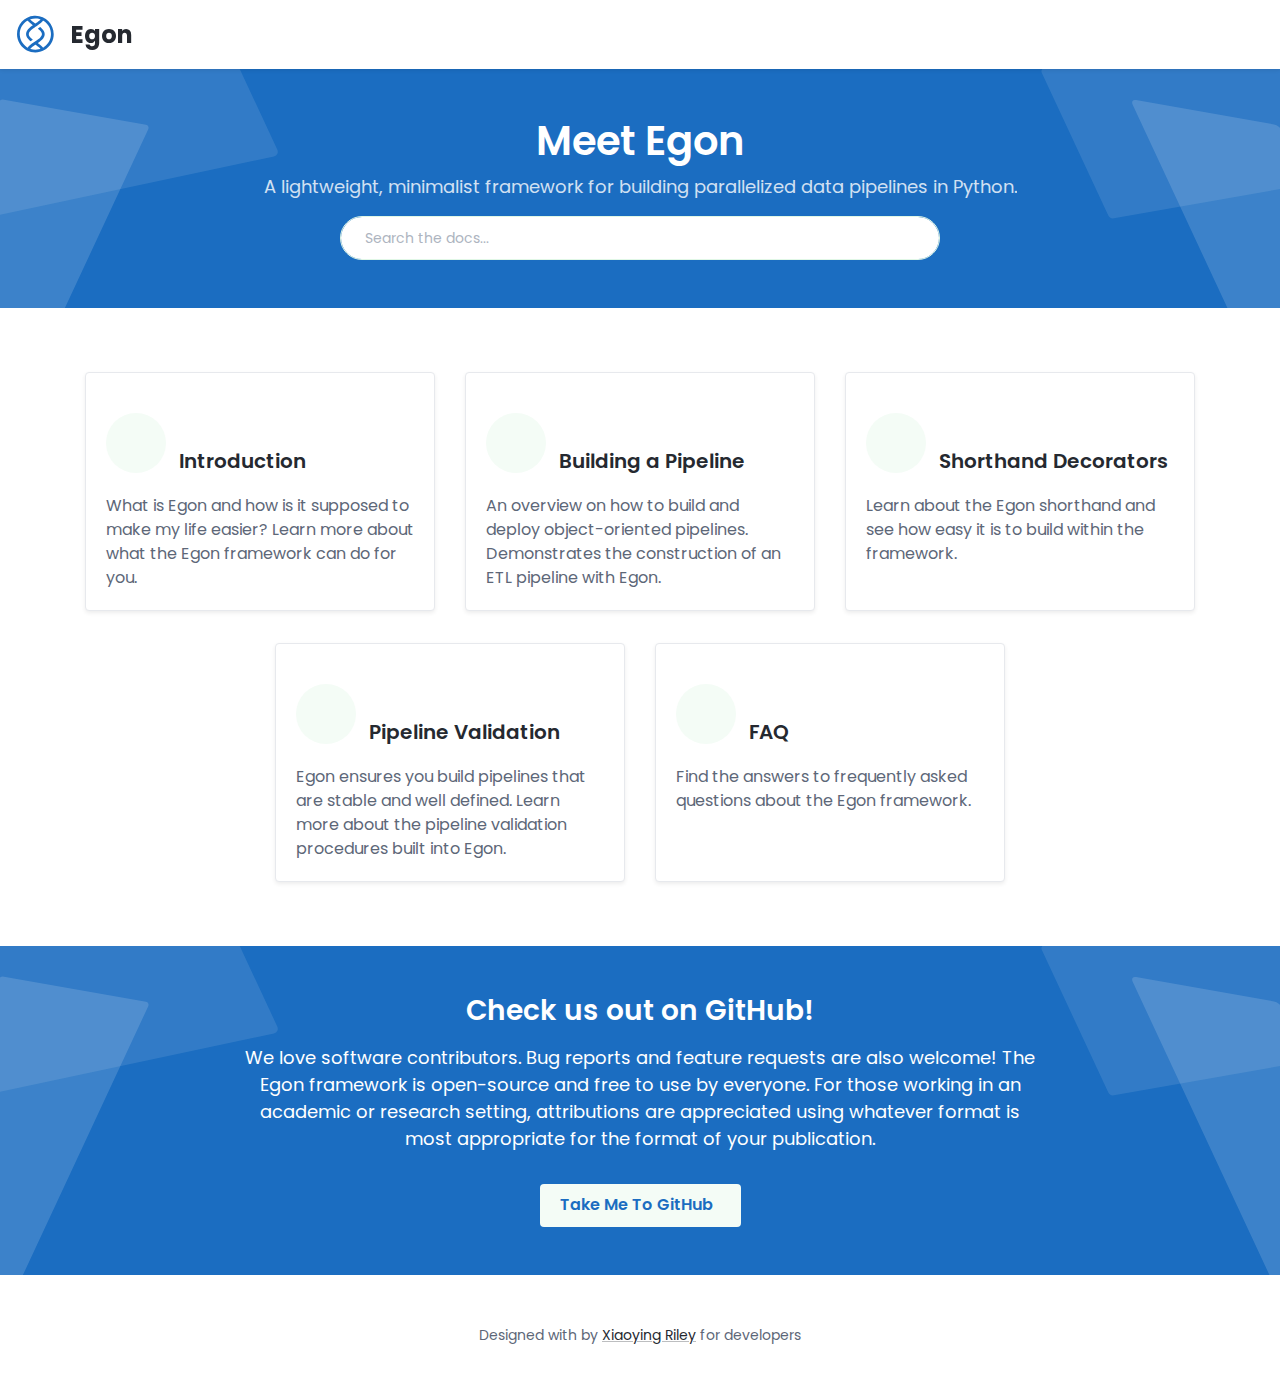
==== docs/index.html @ c3b0c53d "Updates page meta" ====
<!DOCTYPE html>
<html lang="en">
<head>
    <title>Egon Framework</title>

    <!-- Meta -->
    <meta charset="utf-8">
    <meta http-equiv="X-UA-Compatible" content="IE=edge">
    <meta name="viewport" content="width=device-width, initial-scale=1.0">

    <meta name="description" content="Egon Framework">
    <meta name="author" content="MWV Research Group">
    <link rel="shortcut icon" href="assets/images/logo.svg">


    <!-- Google Font -->
    <link href="https://fonts.googleapis.com/css?family=Poppins:300,400,500,600,700&display=swap" rel="stylesheet">

    <!-- FontAwesome JS-->
    <script defer src="assets/fontawesome/js/all.min.js"></script>

    <!-- Theme CSS -->
    <link id="theme-style" rel="stylesheet" href="assets/css/theme.css">

</head>

<body>
    <header class="header fixed-top">
        <div class="branding docs-branding">
            <div class="container-fluid position-relative py-2">
                <div class="docs-logo-wrapper">
                    <div class="site-logo">
                        <a class="navbar-brand" href="index.html">
                            <img class="logo-icon mr-2" src="assets/images/logo.svg" alt="Egon">
                            <span class="logo-text">Egon</span>
                        </a>
                    </div>
                </div><!--//docs-logo-wrapper-->

            </div><!--//container-->
        </div><!--//branding-->
    </header><!--//header-->

    <div class="page-header theme-bg-dark py-5 text-center position-relative">
        <div class="theme-bg-shapes-right"></div>
        <div class="theme-bg-shapes-left"></div>
        <div class="container">
            <h1 class="page-heading single-col-max mx-auto">Meet Egon</h1>
            <div class="page-intro single-col-max mx-auto">
                A lightweight, minimalist framework for building parallelized data pipelines in Python.
            </div>
            <div class="main-search-box pt-3 d-block mx-auto">
                <form class="search-form w-100">
                    <input type="text" placeholder="Search the docs..." name="search" class="form-control search-input">
                    <button type="submit" class="btn search-btn" value="Search"><i class="fas fa-search"></i></button>
                </form>
            </div>
        </div>
    </div><!--//page-header-->

    <div class="page-content">
        <div class="container">
            <div class="docs-overview py-5">
                <div class="row justify-content-center">


                    <div class="col-12 col-lg-4 py-3">
                        <div class="card shadow-sm">
                            <div class="card-body">
                                <h5 class="card-title mb-3">
								    <span class="theme-icon-holder card-icon-holder mr-2">
								        <i class="fas fa-book"></i>
							        </span><!--//card-icon-holder-->
                                    <span class="card-title-text">Introduction</span>
                                </h5>
                                <div class="card-text">
                                    What is Egon and how is it supposed to make my life easier?
                                    Learn more about what the Egon framework can do for you.
                                </div>
                                <a class="card-link-mask" href="docs-page.html#section-introduction"></a>
                            </div><!--//card-body-->
                        </div><!--//card-->
                    </div><!--//col-->

                    <div class="col-12 col-lg-4 py-3">
                        <div class="card shadow-sm">
                            <div class="card-body">
                                <h5 class="card-title mb-3">
								    <span class="theme-icon-holder card-icon-holder mr-2">
								        <i class="fas fa-tools fa-fw"></i>
							        </span><!--//card-icon-holder-->
                                    <span class="card-title-text">Building a Pipeline</span>
                                </h5>
                                <div class="card-text">
                                    An overview on how to build and deploy object-oriented pipelines.
                                    Demonstrates the construction of an ETL pipeline with Egon.
                                </div>
                                <a class="card-link-mask" href="docs-page.html#section-building-pipelines"></a>
                            </div><!--//card-body-->
                        </div><!--//card-->
                    </div><!--//col-->

                    <div class="col-12 col-lg-4 py-3">
                        <div class="card shadow-sm">
                            <div class="card-body">
                                <h5 class="card-title mb-3">
								    <span class="theme-icon-holder card-icon-holder mr-2">
								        <i class="fas fa-at fa-fw"></i>
							        </span><!--//card-icon-holder-->
                                    <span class="card-title-text">Shorthand Decorators</span>
                                </h5>
                                <div class="card-text">
                                    Learn about the Egon shorthand and see how easy it is to build within the framework.
                                </div>
                                <a class="card-link-mask" href="docs-page.html#section-shorthand-decorators"></a>
                            </div><!--//card-body-->
                        </div><!--//card-->
                    </div><!--//col-->

                    <div class="col-12 col-lg-4 py-3">
                        <div class="card shadow-sm">
                            <div class="card-body">
                                <h5 class="card-title mb-3">
								    <span class="theme-icon-holder card-icon-holder mr-2">
								        <i class="fas fa-check-circle"></i>
							        </span><!--//card-icon-holder-->
                                    <span class="card-title-text">Pipeline Validation</span>
                                </h5>
                                <div class="card-text">
                                    Egon ensures you build pipelines that are stable and well defined.
                                    Learn more about the pipeline validation procedures built into Egon.
                                </div>
                                <a class="card-link-mask" href="docs-page.html#section-validation"></a>
                            </div><!--//card-body-->
                        </div><!--//card-->
                    </div><!--//col-->

                    <div class="col-12 col-lg-4 py-3">
                        <div class="card shadow-sm">
                            <div class="card-body">
                                <h5 class="card-title mb-3">
								    <span class="theme-icon-holder card-icon-holder mr-2">
								        <i class="fas fa-question-circle"></i>
							        </span><!--//card-icon-holder-->
                                    <span class="card-title-text">FAQ</span>
                                </h5>
                                <div class="card-text">
                                    Find the answers to frequently asked questions about the Egon framework.
                                </div>
                                <a class="card-link-mask" href="docs-page.html#section-FAQ"></a>
                            </div><!--//card-body-->
                        </div><!--//card-->
                    </div><!--//col-->

                </div><!--//row-->
            </div><!--//container-->
        </div><!--//container-->
    </div><!--//page-content-->

    <section class="cta-section text-center py-5 theme-bg-dark position-relative">
        <div class="theme-bg-shapes-right"></div>
        <div class="theme-bg-shapes-left"></div>
        <div class="container">
            <h3 class="mb-2 text-white mb-3">Check us out on GitHub!</h3>
            <div class="section-intro text-white mb-3 single-col-max mx-auto">
                We love software contributors.
                Bug reports and feature requests are also welcome!
                The Egon framework is open-source and free to use by everyone.
                For those working in an academic or research setting, attributions are appreciated using whatever format is most appropriate for the format of your publication.
            </div>
            <div class="pt-3 text-center">
                <a class="btn btn-light" href="https://github.com/djperrefort/Egon">Take Me To GitHub<i class="fas fa-arrow-alt-circle-right ml-2"></i></a>
            </div>
        </div>
    </section><!--//cta-section-->


    <footer class="footer">

        <div class="footer-bottom text-center py-5">

            <!--/* This template is free as long as you keep the footer attribution link. If you'd like to use the template without the attribution link, you can buy the commercial license via our website: themes.3rdwavemedia.com Thank you for your support. :) */-->
            <small class="copyright">Designed with <i class="fas fa-heart" style="color: #fb866a;"></i> by <a
                    class="theme-link" href="http://themes.3rdwavemedia.com" target="_blank">Xiaoying Riley</a> for
                developers</small>


        </div>

    </footer>

    <!-- Javascript -->
    <script src="assets/plugins/jquery-3.4.1.min.js"></script>
    <script src="assets/plugins/popper.min.js"></script>
    <script src="assets/plugins/bootstrap/js/bootstrap.min.js"></script>

</body>
</html>
---- docs/assets/css/theme.css ----
/*************************** Theme Colours****************************/
/*************************** Variables Section. *****************************/
/*************************** Import Bootstrap  *****************************/
/*!
 * Bootstrap v4.5.2 (https://getbootstrap.com/)
 * Copyright 2011-2020 The Bootstrap Authors
 * Copyright 2011-2020 Twitter, Inc.
 * Licensed under MIT (https://github.com/twbs/bootstrap/blob/main/LICENSE)
 */
:root {
  --blue: #007bff;
  --indigo: #6610f2;
  --purple: #6f42c1;
  --pink: #e83e8c;
  --red: #dc3545;
  --orange: #fd7e14;
  --yellow: #ffc107;
  --green: #28a745;
  --teal: #20c997;
  --cyan: #17a2b8;
  --white: #fff;
  --gray: #adb4c0;
  --gray-dark: #747f94;
  --primary: #1b6dc1;
  --secondary: #5d6778;
  --success: #5cb377;
  --info: #5b99ea;
  --warning: #EEBF41;
  --danger: #d26d69;
  --light: white;
  --dark: #747f94;
  --breakpoint-xs: 0;
  --breakpoint-sm: 576px;
  --breakpoint-md: 768px;
  --breakpoint-lg: 992px;
  --breakpoint-xl: 1200px;
  --font-family-sans-serif: -apple-system, BlinkMacSystemFont, "Segoe UI", Roboto, "Helvetica Neue", Arial, "Noto Sans", sans-serif, "Apple Color Emoji", "Segoe UI Emoji", "Segoe UI Symbol", "Noto Color Emoji";
  --font-family-monospace: SFMono-Regular, Menlo, Monaco, Consolas, "Liberation Mono", "Courier New", monospace; }

*,
*::before,
*::after {
  box-sizing: border-box; }

html {
  font-family: sans-serif;
  line-height: 1.15;
  -webkit-text-size-adjust: 100%;
  -webkit-tap-highlight-color: rgba(0, 0, 0, 0); }

article, aside, figcaption, figure, footer, header, hgroup, main, nav, section {
  display: block; }

body {
  margin: 0;
  font-family: -apple-system, BlinkMacSystemFont, "Segoe UI", Roboto, "Helvetica Neue", Arial, "Noto Sans", sans-serif, "Apple Color Emoji", "Segoe UI Emoji", "Segoe UI Symbol", "Noto Color Emoji";
  font-size: 1rem;
  font-weight: 400;
  line-height: 1.5;
  color: #252930;
  text-align: left;
  background-color: #fff; }

[tabindex="-1"]:focus:not(:focus-visible) {
  outline: 0 !important; }

hr {
  box-sizing: content-box;
  height: 0;
  overflow: visible; }

h1, h2, h3, h4, h5, h6 {
  margin-top: 0;
  margin-bottom: 0.5rem; }

p {
  margin-top: 0;
  margin-bottom: 1rem; }

abbr[title],
abbr[data-original-title] {
  text-decoration: underline;
  text-decoration: underline dotted;
  cursor: help;
  border-bottom: 0;
  text-decoration-skip-ink: none; }

address {
  margin-bottom: 1rem;
  font-style: normal;
  line-height: inherit; }

ol,
ul,
dl {
  margin-top: 0;
  margin-bottom: 1rem; }

ol ol,
ul ul,
ol ul,
ul ol {
  margin-bottom: 0; }

dt {
  font-weight: 700; }

dd {
  margin-bottom: .5rem;
  margin-left: 0; }

blockquote {
  margin: 0 0 1rem; }

b,
strong {
  font-weight: bolder; }

small {
  font-size: 80%; }

sub,
sup {
  position: relative;
  font-size: 75%;
  line-height: 0;
  vertical-align: baseline; }

sub {
  bottom: -.25em; }

sup {
  top: -.5em; }

a {
  color: #1b6dc1;
  text-decoration: none;
  background-color: transparent; }
  a:hover {
    color: #12477e;
    text-decoration: underline; }

a:not([href]):not([class]) {
  color: inherit;
  text-decoration: none; }
  a:not([href]):not([class]):hover {
    color: inherit;
    text-decoration: none; }

pre,
code,
kbd,
samp {
  font-family: SFMono-Regular, Menlo, Monaco, Consolas, "Liberation Mono", "Courier New", monospace;
  font-size: 1em; }

pre {
  margin-top: 0;
  margin-bottom: 1rem;
  overflow: auto;
  -ms-overflow-style: scrollbar; }

figure {
  margin: 0 0 1rem; }

img {
  vertical-align: middle;
  border-style: none; }

svg {
  overflow: hidden;
  vertical-align: middle; }

table {
  border-collapse: collapse; }

caption {
  padding-top: 0.75rem;
  padding-bottom: 0.75rem;
  color: #adb4c0;
  text-align: left;
  caption-side: bottom; }

th {
  text-align: inherit; }

label {
  display: inline-block;
  margin-bottom: 0.5rem; }

button {
  border-radius: 0; }

button:focus {
  outline: 1px dotted;
  outline: 5px auto -webkit-focus-ring-color; }

input,
button,
select,
optgroup,
textarea {
  margin: 0;
  font-family: inherit;
  font-size: inherit;
  line-height: inherit; }

button,
input {
  overflow: visible; }

button,
select {
  text-transform: none; }

[role="button"] {
  cursor: pointer; }

select {
  word-wrap: normal; }

button,
[type="button"],
[type="reset"],
[type="submit"] {
  -webkit-appearance: button; }

button:not(:disabled),
[type="button"]:not(:disabled),
[type="reset"]:not(:disabled),
[type="submit"]:not(:disabled) {
  cursor: pointer; }

button::-moz-focus-inner,
[type="button"]::-moz-focus-inner,
[type="reset"]::-moz-focus-inner,
[type="submit"]::-moz-focus-inner {
  padding: 0;
  border-style: none; }

input[type="radio"],
input[type="checkbox"] {
  box-sizing: border-box;
  padding: 0; }

textarea {
  overflow: auto;
  resize: vertical; }

fieldset {
  min-width: 0;
  padding: 0;
  margin: 0;
  border: 0; }

legend {
  display: block;
  width: 100%;
  max-width: 100%;
  padding: 0;
  margin-bottom: .5rem;
  font-size: 1.5rem;
  line-height: inherit;
  color: inherit;
  white-space: normal; }

progress {
  vertical-align: baseline; }

[type="number"]::-webkit-inner-spin-button,
[type="number"]::-webkit-outer-spin-button {
  height: auto; }

[type="search"] {
  outline-offset: -2px;
  -webkit-appearance: none; }

[type="search"]::-webkit-search-decoration {
  -webkit-appearance: none; }

::-webkit-file-upload-button {
  font: inherit;
  -webkit-appearance: button; }

output {
  display: inline-block; }

summary {
  display: list-item;
  cursor: pointer; }

template {
  display: none; }

[hidden] {
  display: none !important; }

h1, h2, h3, h4, h5, h6,
.h1, .h2, .h3, .h4, .h5, .h6 {
  margin-bottom: 0.5rem;
  font-weight: 500;
  line-height: 1.2; }

h1, .h1 {
  font-size: 2.5rem; }

h2, .h2 {
  font-size: 2rem; }

h3, .h3 {
  font-size: 1.75rem; }

h4, .h4 {
  font-size: 1.5rem; }

h5, .h5 {
  font-size: 1.25rem; }

h6, .h6 {
  font-size: 1rem; }

.lead {
  font-size: 1.25rem;
  font-weight: 300; }

.display-1 {
  font-size: 6rem;
  font-weight: 300;
  line-height: 1.2; }

.display-2 {
  font-size: 5.5rem;
  font-weight: 300;
  line-height: 1.2; }

.display-3 {
  font-size: 4.5rem;
  font-weight: 300;
  line-height: 1.2; }

.display-4 {
  font-size: 3.5rem;
  font-weight: 300;
  line-height: 1.2; }

hr {
  margin-top: 1rem;
  margin-bottom: 1rem;
  border: 0;
  border-top: 1px solid rgba(0, 0, 0, 0.1); }

small,
.small {
  font-size: 80%;
  font-weight: 400; }

mark,
.mark {
  padding: 0.2em;
  background-color: #fcf8e3; }

.list-unstyled {
  padding-left: 0;
  list-style: none; }

.list-inline {
  padding-left: 0;
  list-style: none; }

.list-inline-item {
  display: inline-block; }
  .list-inline-item:not(:last-child) {
    margin-right: 0.5rem; }

.initialism {
  font-size: 90%;
  text-transform: uppercase; }

.blockquote {
  margin-bottom: 1rem;
  font-size: 1.25rem; }

.blockquote-footer {
  display: block;
  font-size: 80%;
  color: #adb4c0; }
  .blockquote-footer::before {
    content: "\2014\00A0"; }

.img-fluid {
  max-width: 100%;
  height: auto; }

.img-thumbnail {
  padding: 0.25rem;
  background-color: #fff;
  border: 1px solid #e7e9ed;
  border-radius: 0.25rem;
  max-width: 100%;
  height: auto; }

.figure {
  display: inline-block; }

.figure-img {
  margin-bottom: 0.5rem;
  line-height: 1; }

.figure-caption {
  font-size: 90%;
  color: #adb4c0; }

code {
  font-size: 87.5%;
  color: #e83e8c;
  word-wrap: break-word; }
  a > code {
    color: inherit; }

kbd {
  padding: 0.2rem 0.4rem;
  font-size: 87.5%;
  color: #fff;
  background-color: #252930;
  border-radius: 0.2rem; }
  kbd kbd {
    padding: 0;
    font-size: 100%;
    font-weight: 700; }

pre {
  display: block;
  font-size: 87.5%;
  color: #252930; }
  pre code {
    font-size: inherit;
    color: inherit;
    word-break: normal; }

.pre-scrollable {
  max-height: 340px;
  overflow-y: scroll; }

.container,
.container-fluid,
.container-sm,
.container-md,
.container-lg,
.container-xl {
  width: 100%;
  padding-right: 15px;
  padding-left: 15px;
  margin-right: auto;
  margin-left: auto; }

@media (min-width: 576px) {
  .container, .container-sm {
    max-width: 540px; } }
@media (min-width: 768px) {
  .container, .container-sm, .container-md {
    max-width: 720px; } }
@media (min-width: 992px) {
  .container, .container-sm, .container-md, .container-lg {
    max-width: 960px; } }
@media (min-width: 1200px) {
  .container, .container-sm, .container-md, .container-lg, .container-xl {
    max-width: 1140px; } }
.row {
  display: flex;
  flex-wrap: wrap;
  margin-right: -15px;
  margin-left: -15px; }

.no-gutters {
  margin-right: 0;
  margin-left: 0; }
  .no-gutters > .col,
  .no-gutters > [class*="col-"] {
    padding-right: 0;
    padding-left: 0; }

.col-1, .col-2, .col-3, .col-4, .col-5, .col-6, .col-7, .col-8, .col-9, .col-10, .col-11, .col-12, .col,
.col-auto, .col-sm-1, .col-sm-2, .col-sm-3, .col-sm-4, .col-sm-5, .col-sm-6, .col-sm-7, .col-sm-8, .col-sm-9, .col-sm-10, .col-sm-11, .col-sm-12, .col-sm,
.col-sm-auto, .col-md-1, .col-md-2, .col-md-3, .col-md-4, .col-md-5, .col-md-6, .col-md-7, .col-md-8, .col-md-9, .col-md-10, .col-md-11, .col-md-12, .col-md,
.col-md-auto, .col-lg-1, .col-lg-2, .col-lg-3, .col-lg-4, .col-lg-5, .col-lg-6, .col-lg-7, .col-lg-8, .col-lg-9, .col-lg-10, .col-lg-11, .col-lg-12, .col-lg,
.col-lg-auto, .col-xl-1, .col-xl-2, .col-xl-3, .col-xl-4, .col-xl-5, .col-xl-6, .col-xl-7, .col-xl-8, .col-xl-9, .col-xl-10, .col-xl-11, .col-xl-12, .col-xl,
.col-xl-auto {
  position: relative;
  width: 100%;
  padding-right: 15px;
  padding-left: 15px; }

.col {
  flex-basis: 0;
  flex-grow: 1;
  max-width: 100%; }

.row-cols-1 > * {
  flex: 0 0 100%;
  max-width: 100%; }

.row-cols-2 > * {
  flex: 0 0 50%;
  max-width: 50%; }

.row-cols-3 > * {
  flex: 0 0 33.3333333333%;
  max-width: 33.3333333333%; }

.row-cols-4 > * {
  flex: 0 0 25%;
  max-width: 25%; }

.row-cols-5 > * {
  flex: 0 0 20%;
  max-width: 20%; }

.row-cols-6 > * {
  flex: 0 0 16.6666666667%;
  max-width: 16.6666666667%; }

.col-auto {
  flex: 0 0 auto;
  width: auto;
  max-width: 100%; }

.col-1 {
  flex: 0 0 8.3333333333%;
  max-width: 8.3333333333%; }

.col-2 {
  flex: 0 0 16.6666666667%;
  max-width: 16.6666666667%; }

.col-3 {
  flex: 0 0 25%;
  max-width: 25%; }

.col-4 {
  flex: 0 0 33.3333333333%;
  max-width: 33.3333333333%; }

.col-5 {
  flex: 0 0 41.6666666667%;
  max-width: 41.6666666667%; }

.col-6 {
  flex: 0 0 50%;
  max-width: 50%; }

.col-7 {
  flex: 0 0 58.3333333333%;
  max-width: 58.3333333333%; }

.col-8 {
  flex: 0 0 66.6666666667%;
  max-width: 66.6666666667%; }

.col-9 {
  flex: 0 0 75%;
  max-width: 75%; }

.col-10 {
  flex: 0 0 83.3333333333%;
  max-width: 83.3333333333%; }

.col-11 {
  flex: 0 0 91.6666666667%;
  max-width: 91.6666666667%; }

.col-12 {
  flex: 0 0 100%;
  max-width: 100%; }

.order-first {
  order: -1; }

.order-last {
  order: 13; }

.order-0 {
  order: 0; }

.order-1 {
  order: 1; }

.order-2 {
  order: 2; }

.order-3 {
  order: 3; }

.order-4 {
  order: 4; }

.order-5 {
  order: 5; }

.order-6 {
  order: 6; }

.order-7 {
  order: 7; }

.order-8 {
  order: 8; }

.order-9 {
  order: 9; }

.order-10 {
  order: 10; }

.order-11 {
  order: 11; }

.order-12 {
  order: 12; }

.offset-1 {
  margin-left: 8.3333333333%; }

.offset-2 {
  margin-left: 16.6666666667%; }

.offset-3 {
  margin-left: 25%; }

.offset-4 {
  margin-left: 33.3333333333%; }

.offset-5 {
  margin-left: 41.6666666667%; }

.offset-6 {
  margin-left: 50%; }

.offset-7 {
  margin-left: 58.3333333333%; }

.offset-8 {
  margin-left: 66.6666666667%; }

.offset-9 {
  margin-left: 75%; }

.offset-10 {
  margin-left: 83.3333333333%; }

.offset-11 {
  margin-left: 91.6666666667%; }

@media (min-width: 576px) {
  .col-sm {
    flex-basis: 0;
    flex-grow: 1;
    max-width: 100%; }

  .row-cols-sm-1 > * {
    flex: 0 0 100%;
    max-width: 100%; }

  .row-cols-sm-2 > * {
    flex: 0 0 50%;
    max-width: 50%; }

  .row-cols-sm-3 > * {
    flex: 0 0 33.3333333333%;
    max-width: 33.3333333333%; }

  .row-cols-sm-4 > * {
    flex: 0 0 25%;
    max-width: 25%; }

  .row-cols-sm-5 > * {
    flex: 0 0 20%;
    max-width: 20%; }

  .row-cols-sm-6 > * {
    flex: 0 0 16.6666666667%;
    max-width: 16.6666666667%; }

  .col-sm-auto {
    flex: 0 0 auto;
    width: auto;
    max-width: 100%; }

  .col-sm-1 {
    flex: 0 0 8.3333333333%;
    max-width: 8.3333333333%; }

  .col-sm-2 {
    flex: 0 0 16.6666666667%;
    max-width: 16.6666666667%; }

  .col-sm-3 {
    flex: 0 0 25%;
    max-width: 25%; }

  .col-sm-4 {
    flex: 0 0 33.3333333333%;
    max-width: 33.3333333333%; }

  .col-sm-5 {
    flex: 0 0 41.6666666667%;
    max-width: 41.6666666667%; }

  .col-sm-6 {
    flex: 0 0 50%;
    max-width: 50%; }

  .col-sm-7 {
    flex: 0 0 58.3333333333%;
    max-width: 58.3333333333%; }

  .col-sm-8 {
    flex: 0 0 66.6666666667%;
    max-width: 66.6666666667%; }

  .col-sm-9 {
    flex: 0 0 75%;
    max-width: 75%; }

  .col-sm-10 {
    flex: 0 0 83.3333333333%;
    max-width: 83.3333333333%; }

  .col-sm-11 {
    flex: 0 0 91.6666666667%;
    max-width: 91.6666666667%; }

  .col-sm-12 {
    flex: 0 0 100%;
    max-width: 100%; }

  .order-sm-first {
    order: -1; }

  .order-sm-last {
    order: 13; }

  .order-sm-0 {
    order: 0; }

  .order-sm-1 {
    order: 1; }

  .order-sm-2 {
    order: 2; }

  .order-sm-3 {
    order: 3; }

  .order-sm-4 {
    order: 4; }

  .order-sm-5 {
    order: 5; }

  .order-sm-6 {
    order: 6; }

  .order-sm-7 {
    order: 7; }

  .order-sm-8 {
    order: 8; }

  .order-sm-9 {
    order: 9; }

  .order-sm-10 {
    order: 10; }

  .order-sm-11 {
    order: 11; }

  .order-sm-12 {
    order: 12; }

  .offset-sm-0 {
    margin-left: 0; }

  .offset-sm-1 {
    margin-left: 8.3333333333%; }

  .offset-sm-2 {
    margin-left: 16.6666666667%; }

  .offset-sm-3 {
    margin-left: 25%; }

  .offset-sm-4 {
    margin-left: 33.3333333333%; }

  .offset-sm-5 {
    margin-left: 41.6666666667%; }

  .offset-sm-6 {
    margin-left: 50%; }

  .offset-sm-7 {
    margin-left: 58.3333333333%; }

  .offset-sm-8 {
    margin-left: 66.6666666667%; }

  .offset-sm-9 {
    margin-left: 75%; }

  .offset-sm-10 {
    margin-left: 83.3333333333%; }

  .offset-sm-11 {
    margin-left: 91.6666666667%; } }
@media (min-width: 768px) {
  .col-md {
    flex-basis: 0;
    flex-grow: 1;
    max-width: 100%; }

  .row-cols-md-1 > * {
    flex: 0 0 100%;
    max-width: 100%; }

  .row-cols-md-2 > * {
    flex: 0 0 50%;
    max-width: 50%; }

  .row-cols-md-3 > * {
    flex: 0 0 33.3333333333%;
    max-width: 33.3333333333%; }

  .row-cols-md-4 > * {
    flex: 0 0 25%;
    max-width: 25%; }

  .row-cols-md-5 > * {
    flex: 0 0 20%;
    max-width: 20%; }

  .row-cols-md-6 > * {
    flex: 0 0 16.6666666667%;
    max-width: 16.6666666667%; }

  .col-md-auto {
    flex: 0 0 auto;
    width: auto;
    max-width: 100%; }

  .col-md-1 {
    flex: 0 0 8.3333333333%;
    max-width: 8.3333333333%; }

  .col-md-2 {
    flex: 0 0 16.6666666667%;
    max-width: 16.6666666667%; }

  .col-md-3 {
    flex: 0 0 25%;
    max-width: 25%; }

  .col-md-4 {
    flex: 0 0 33.3333333333%;
    max-width: 33.3333333333%; }

  .col-md-5 {
    flex: 0 0 41.6666666667%;
    max-width: 41.6666666667%; }

  .col-md-6 {
    flex: 0 0 50%;
    max-width: 50%; }

  .col-md-7 {
    flex: 0 0 58.3333333333%;
    max-width: 58.3333333333%; }

  .col-md-8 {
    flex: 0 0 66.6666666667%;
    max-width: 66.6666666667%; }

  .col-md-9 {
    flex: 0 0 75%;
    max-width: 75%; }

  .col-md-10 {
    flex: 0 0 83.3333333333%;
    max-width: 83.3333333333%; }

  .col-md-11 {
    flex: 0 0 91.6666666667%;
    max-width: 91.6666666667%; }

  .col-md-12 {
    flex: 0 0 100%;
    max-width: 100%; }

  .order-md-first {
    order: -1; }

  .order-md-last {
    order: 13; }

  .order-md-0 {
    order: 0; }

  .order-md-1 {
    order: 1; }

  .order-md-2 {
    order: 2; }

  .order-md-3 {
    order: 3; }

  .order-md-4 {
    order: 4; }

  .order-md-5 {
    order: 5; }

  .order-md-6 {
    order: 6; }

  .order-md-7 {
    order: 7; }

  .order-md-8 {
    order: 8; }

  .order-md-9 {
    order: 9; }

  .order-md-10 {
    order: 10; }

  .order-md-11 {
    order: 11; }

  .order-md-12 {
    order: 12; }

  .offset-md-0 {
    margin-left: 0; }

  .offset-md-1 {
    margin-left: 8.3333333333%; }

  .offset-md-2 {
    margin-left: 16.6666666667%; }

  .offset-md-3 {
    margin-left: 25%; }

  .offset-md-4 {
    margin-left: 33.3333333333%; }

  .offset-md-5 {
    margin-left: 41.6666666667%; }

  .offset-md-6 {
    margin-left: 50%; }

  .offset-md-7 {
    margin-left: 58.3333333333%; }

  .offset-md-8 {
    margin-left: 66.6666666667%; }

  .offset-md-9 {
    margin-left: 75%; }

  .offset-md-10 {
    margin-left: 83.3333333333%; }

  .offset-md-11 {
    margin-left: 91.6666666667%; } }
@media (min-width: 992px) {
  .col-lg {
    flex-basis: 0;
    flex-grow: 1;
    max-width: 100%; }

  .row-cols-lg-1 > * {
    flex: 0 0 100%;
    max-width: 100%; }

  .row-cols-lg-2 > * {
    flex: 0 0 50%;
    max-width: 50%; }

  .row-cols-lg-3 > * {
    flex: 0 0 33.3333333333%;
    max-width: 33.3333333333%; }

  .row-cols-lg-4 > * {
    flex: 0 0 25%;
    max-width: 25%; }

  .row-cols-lg-5 > * {
    flex: 0 0 20%;
    max-width: 20%; }

  .row-cols-lg-6 > * {
    flex: 0 0 16.6666666667%;
    max-width: 16.6666666667%; }

  .col-lg-auto {
    flex: 0 0 auto;
    width: auto;
    max-width: 100%; }

  .col-lg-1 {
    flex: 0 0 8.3333333333%;
    max-width: 8.3333333333%; }

  .col-lg-2 {
    flex: 0 0 16.6666666667%;
    max-width: 16.6666666667%; }

  .col-lg-3 {
    flex: 0 0 25%;
    max-width: 25%; }

  .col-lg-4 {
    flex: 0 0 33.3333333333%;
    max-width: 33.3333333333%; }

  .col-lg-5 {
    flex: 0 0 41.6666666667%;
    max-width: 41.6666666667%; }

  .col-lg-6 {
    flex: 0 0 50%;
    max-width: 50%; }

  .col-lg-7 {
    flex: 0 0 58.3333333333%;
    max-width: 58.3333333333%; }

  .col-lg-8 {
    flex: 0 0 66.6666666667%;
    max-width: 66.6666666667%; }

  .col-lg-9 {
    flex: 0 0 75%;
    max-width: 75%; }

  .col-lg-10 {
    flex: 0 0 83.3333333333%;
    max-width: 83.3333333333%; }

  .col-lg-11 {
    flex: 0 0 91.6666666667%;
    max-width: 91.6666666667%; }

  .col-lg-12 {
    flex: 0 0 100%;
    max-width: 100%; }

  .order-lg-first {
    order: -1; }

  .order-lg-last {
    order: 13; }

  .order-lg-0 {
    order: 0; }

  .order-lg-1 {
    order: 1; }

  .order-lg-2 {
    order: 2; }

  .order-lg-3 {
    order: 3; }

  .order-lg-4 {
    order: 4; }

  .order-lg-5 {
    order: 5; }

  .order-lg-6 {
    order: 6; }

  .order-lg-7 {
    order: 7; }

  .order-lg-8 {
    order: 8; }

  .order-lg-9 {
    order: 9; }

  .order-lg-10 {
    order: 10; }

  .order-lg-11 {
    order: 11; }

  .order-lg-12 {
    order: 12; }

  .offset-lg-0 {
    margin-left: 0; }

  .offset-lg-1 {
    margin-left: 8.3333333333%; }

  .offset-lg-2 {
    margin-left: 16.6666666667%; }

  .offset-lg-3 {
    margin-left: 25%; }

  .offset-lg-4 {
    margin-left: 33.3333333333%; }

  .offset-lg-5 {
    margin-left: 41.6666666667%; }

  .offset-lg-6 {
    margin-left: 50%; }

  .offset-lg-7 {
    margin-left: 58.3333333333%; }

  .offset-lg-8 {
    margin-left: 66.6666666667%; }

  .offset-lg-9 {
    margin-left: 75%; }

  .offset-lg-10 {
    margin-left: 83.3333333333%; }

  .offset-lg-11 {
    margin-left: 91.6666666667%; } }
@media (min-width: 1200px) {
  .col-xl {
    flex-basis: 0;
    flex-grow: 1;
    max-width: 100%; }

  .row-cols-xl-1 > * {
    flex: 0 0 100%;
    max-width: 100%; }

  .row-cols-xl-2 > * {
    flex: 0 0 50%;
    max-width: 50%; }

  .row-cols-xl-3 > * {
    flex: 0 0 33.3333333333%;
    max-width: 33.3333333333%; }

  .row-cols-xl-4 > * {
    flex: 0 0 25%;
    max-width: 25%; }

  .row-cols-xl-5 > * {
    flex: 0 0 20%;
    max-width: 20%; }

  .row-cols-xl-6 > * {
    flex: 0 0 16.6666666667%;
    max-width: 16.6666666667%; }

  .col-xl-auto {
    flex: 0 0 auto;
    width: auto;
    max-width: 100%; }

  .col-xl-1 {
    flex: 0 0 8.3333333333%;
    max-width: 8.3333333333%; }

  .col-xl-2 {
    flex: 0 0 16.6666666667%;
    max-width: 16.6666666667%; }

  .col-xl-3 {
    flex: 0 0 25%;
    max-width: 25%; }

  .col-xl-4 {
    flex: 0 0 33.3333333333%;
    max-width: 33.3333333333%; }

  .col-xl-5 {
    flex: 0 0 41.6666666667%;
    max-width: 41.6666666667%; }

  .col-xl-6 {
    flex: 0 0 50%;
    max-width: 50%; }

  .col-xl-7 {
    flex: 0 0 58.3333333333%;
    max-width: 58.3333333333%; }

  .col-xl-8 {
    flex: 0 0 66.6666666667%;
    max-width: 66.6666666667%; }

  .col-xl-9 {
    flex: 0 0 75%;
    max-width: 75%; }

  .col-xl-10 {
    flex: 0 0 83.3333333333%;
    max-width: 83.3333333333%; }

  .col-xl-11 {
    flex: 0 0 91.6666666667%;
    max-width: 91.6666666667%; }

  .col-xl-12 {
    flex: 0 0 100%;
    max-width: 100%; }

  .order-xl-first {
    order: -1; }

  .order-xl-last {
    order: 13; }

  .order-xl-0 {
    order: 0; }

  .order-xl-1 {
    order: 1; }

  .order-xl-2 {
    order: 2; }

  .order-xl-3 {
    order: 3; }

  .order-xl-4 {
    order: 4; }

  .order-xl-5 {
    order: 5; }

  .order-xl-6 {
    order: 6; }

  .order-xl-7 {
    order: 7; }

  .order-xl-8 {
    order: 8; }

  .order-xl-9 {
    order: 9; }

  .order-xl-10 {
    order: 10; }

  .order-xl-11 {
    order: 11; }

  .order-xl-12 {
    order: 12; }

  .offset-xl-0 {
    margin-left: 0; }

  .offset-xl-1 {
    margin-left: 8.3333333333%; }

  .offset-xl-2 {
    margin-left: 16.6666666667%; }

  .offset-xl-3 {
    margin-left: 25%; }

  .offset-xl-4 {
    margin-left: 33.3333333333%; }

  .offset-xl-5 {
    margin-left: 41.6666666667%; }

  .offset-xl-6 {
    margin-left: 50%; }

  .offset-xl-7 {
    margin-left: 58.3333333333%; }

  .offset-xl-8 {
    margin-left: 66.6666666667%; }

  .offset-xl-9 {
    margin-left: 75%; }

  .offset-xl-10 {
    margin-left: 83.3333333333%; }

  .offset-xl-11 {
    margin-left: 91.6666666667%; } }
.table {
  width: 100%;
  margin-bottom: 1rem;
  color: #252930; }
  .table th,
  .table td {
    padding: 0.75rem;
    vertical-align: top;
    border-top: 1px solid #e7e9ed; }
  .table thead th {
    vertical-align: bottom;
    border-bottom: 2px solid #e7e9ed; }
  .table tbody + tbody {
    border-top: 2px solid #e7e9ed; }

.table-sm th,
.table-sm td {
  padding: 0.3rem; }

.table-bordered {
  border: 1px solid #e7e9ed; }
  .table-bordered th,
  .table-bordered td {
    border: 1px solid #e7e9ed; }
  .table-bordered thead th,
  .table-bordered thead td {
    border-bottom-width: 2px; }

.table-borderless th,
.table-borderless td,
.table-borderless thead th,
.table-borderless tbody + tbody {
  border: 0; }

.table-striped tbody tr:nth-of-type(odd) {
  background-color: rgba(0, 0, 0, 0.05); }

.table-hover tbody tr:hover {
  color: #252930;
  background-color: rgba(0, 0, 0, 0.075); }

.table-primary,
.table-primary > th,
.table-primary > td {
  background-color: #bfd6ee; }
.table-primary th,
.table-primary td,
.table-primary thead th,
.table-primary tbody + tbody {
  border-color: #88b3df; }

.table-hover .table-primary:hover {
  background-color: #abc9e9; }
  .table-hover .table-primary:hover > td,
  .table-hover .table-primary:hover > th {
    background-color: #abc9e9; }

.table-secondary,
.table-secondary > th,
.table-secondary > td {
  background-color: #d2d4d9; }
.table-secondary th,
.table-secondary td,
.table-secondary thead th,
.table-secondary tbody + tbody {
  border-color: #abb0b9; }

.table-hover .table-secondary:hover {
  background-color: #c4c7cd; }
  .table-hover .table-secondary:hover > td,
  .table-hover .table-secondary:hover > th {
    background-color: #c4c7cd; }

.table-success,
.table-success > th,
.table-success > td {
  background-color: #d1ead9; }
.table-success th,
.table-success td,
.table-success thead th,
.table-success tbody + tbody {
  border-color: #aad7b8; }

.table-hover .table-success:hover {
  background-color: #bfe2cb; }
  .table-hover .table-success:hover > td,
  .table-hover .table-success:hover > th {
    background-color: #bfe2cb; }

.table-info,
.table-info > th,
.table-info > td {
  background-color: #d1e2f9; }
.table-info th,
.table-info td,
.table-info thead th,
.table-info tbody + tbody {
  border-color: #aacaf4; }

.table-hover .table-info:hover {
  background-color: #bad4f6; }
  .table-hover .table-info:hover > td,
  .table-hover .table-info:hover > th {
    background-color: #bad4f6; }

.table-warning,
.table-warning > th,
.table-warning > td {
  background-color: #faedca; }
.table-warning th,
.table-warning td,
.table-warning thead th,
.table-warning tbody + tbody {
  border-color: #f6de9c; }

.table-hover .table-warning:hover {
  background-color: #f8e5b3; }
  .table-hover .table-warning:hover > td,
  .table-hover .table-warning:hover > th {
    background-color: #f8e5b3; }

.table-danger,
.table-danger > th,
.table-danger > td {
  background-color: #f2d6d5; }
.table-danger th,
.table-danger td,
.table-danger thead th,
.table-danger tbody + tbody {
  border-color: #e8b3b1; }

.table-hover .table-danger:hover {
  background-color: #ecc3c2; }
  .table-hover .table-danger:hover > td,
  .table-hover .table-danger:hover > th {
    background-color: #ecc3c2; }

.table-light,
.table-light > th,
.table-light > td {
  background-color: white; }
.table-light th,
.table-light td,
.table-light thead th,
.table-light tbody + tbody {
  border-color: white; }

.table-hover .table-light:hover {
  background-color: #f2f2f2; }
  .table-hover .table-light:hover > td,
  .table-hover .table-light:hover > th {
    background-color: #f2f2f2; }

.table-dark,
.table-dark > th,
.table-dark > td {
  background-color: #d8dbe1; }
.table-dark th,
.table-dark td,
.table-dark thead th,
.table-dark tbody + tbody {
  border-color: #b7bcc7; }

.table-hover .table-dark:hover {
  background-color: #caced6; }
  .table-hover .table-dark:hover > td,
  .table-hover .table-dark:hover > th {
    background-color: #caced6; }

.table-active,
.table-active > th,
.table-active > td {
  background-color: rgba(0, 0, 0, 0.075); }

.table-hover .table-active:hover {
  background-color: rgba(0, 0, 0, 0.075); }
  .table-hover .table-active:hover > td,
  .table-hover .table-active:hover > th {
    background-color: rgba(0, 0, 0, 0.075); }

.table .thead-dark th {
  color: #fff;
  background-color: #747f94;
  border-color: #8993a4; }
.table .thead-light th {
  color: #919aaa;
  background-color: #f5f6f8;
  border-color: #e7e9ed; }

.table-dark {
  color: #fff;
  background-color: #747f94; }
  .table-dark th,
  .table-dark td,
  .table-dark thead th {
    border-color: #8993a4; }
  .table-dark.table-bordered {
    border: 0; }
  .table-dark.table-striped tbody tr:nth-of-type(odd) {
    background-color: rgba(255, 255, 255, 0.05); }
  .table-dark.table-hover tbody tr:hover {
    color: #fff;
    background-color: rgba(255, 255, 255, 0.075); }

@media (max-width: 575.98px) {
  .table-responsive-sm {
    display: block;
    width: 100%;
    overflow-x: auto;
    -webkit-overflow-scrolling: touch; }
    .table-responsive-sm > .table-bordered {
      border: 0; } }
@media (max-width: 767.98px) {
  .table-responsive-md {
    display: block;
    width: 100%;
    overflow-x: auto;
    -webkit-overflow-scrolling: touch; }
    .table-responsive-md > .table-bordered {
      border: 0; } }
@media (max-width: 991.98px) {
  .table-responsive-lg {
    display: block;
    width: 100%;
    overflow-x: auto;
    -webkit-overflow-scrolling: touch; }
    .table-responsive-lg > .table-bordered {
      border: 0; } }
@media (max-width: 1199.98px) {
  .table-responsive-xl {
    display: block;
    width: 100%;
    overflow-x: auto;
    -webkit-overflow-scrolling: touch; }
    .table-responsive-xl > .table-bordered {
      border: 0; } }
.table-responsive {
  display: block;
  width: 100%;
  overflow-x: auto;
  -webkit-overflow-scrolling: touch; }
  .table-responsive > .table-bordered {
    border: 0; }

.form-control {
  display: block;
  width: 100%;
  height: calc(1.5em + 0.75rem + 2px);
  padding: 0.375rem 0.75rem;
  font-size: 1rem;
  font-weight: 400;
  line-height: 1.5;
  color: #919aaa;
  background-color: #fff;
  background-clip: padding-box;
  border: 1px solid #d9dce1;
  border-radius: 0.25rem;
  transition: border-color 0.15s ease-in-out, box-shadow 0.15s ease-in-out; }
  @media (prefers-reduced-motion: reduce) {
    .form-control {
      transition: none; } }
  .form-control::-ms-expand {
    background-color: transparent;
    border: 0; }
  .form-control:-moz-focusring {
    color: transparent;
    text-shadow: 0 0 0 #919aaa; }
  .form-control:focus {
    color: #919aaa;
    background-color: #fff;
    border-color: #70adeb;
    outline: 0;
    box-shadow: 0 0 0 0.2rem rgba(27, 109, 193, 0.25); }
  .form-control::placeholder {
    color: #adb4c0;
    opacity: 1; }
  .form-control:disabled, .form-control[readonly] {
    background-color: #f5f6f8;
    opacity: 1; }

input[type="date"].form-control,
input[type="time"].form-control,
input[type="datetime-local"].form-control,
input[type="month"].form-control {
  appearance: none; }

select.form-control:focus::-ms-value {
  color: #919aaa;
  background-color: #fff; }

.form-control-file,
.form-control-range {
  display: block;
  width: 100%; }

.col-form-label {
  padding-top: calc(0.375rem + 1px);
  padding-bottom: calc(0.375rem + 1px);
  margin-bottom: 0;
  font-size: inherit;
  line-height: 1.5; }

.col-form-label-lg {
  padding-top: calc(0.5rem + 1px);
  padding-bottom: calc(0.5rem + 1px);
  font-size: 1.25rem;
  line-height: 1.5; }

.col-form-label-sm {
  padding-top: calc(0.25rem + 1px);
  padding-bottom: calc(0.25rem + 1px);
  font-size: 0.875rem;
  line-height: 1.5; }

.form-control-plaintext {
  display: block;
  width: 100%;
  padding: 0.375rem 0;
  margin-bottom: 0;
  font-size: 1rem;
  line-height: 1.5;
  color: #252930;
  background-color: transparent;
  border: solid transparent;
  border-width: 1px 0; }
  .form-control-plaintext.form-control-sm, .form-control-plaintext.form-control-lg {
    padding-right: 0;
    padding-left: 0; }

.form-control-sm {
  height: calc(1.5em + 0.5rem + 2px);
  padding: 0.25rem 0.5rem;
  font-size: 0.875rem;
  line-height: 1.5;
  border-radius: 0.2rem; }

.form-control-lg {
  height: calc(1.5em + 1rem + 2px);
  padding: 0.5rem 1rem;
  font-size: 1.25rem;
  line-height: 1.5;
  border-radius: 0.3rem; }

select.form-control[size], select.form-control[multiple] {
  height: auto; }

textarea.form-control {
  height: auto; }

.form-group {
  margin-bottom: 1rem; }

.form-text {
  display: block;
  margin-top: 0.25rem; }

.form-row {
  display: flex;
  flex-wrap: wrap;
  margin-right: -5px;
  margin-left: -5px; }
  .form-row > .col,
  .form-row > [class*="col-"] {
    padding-right: 5px;
    padding-left: 5px; }

.form-check {
  position: relative;
  display: block;
  padding-left: 1.25rem; }

.form-check-input {
  position: absolute;
  margin-top: 0.3rem;
  margin-left: -1.25rem; }
  .form-check-input[disabled] ~ .form-check-label, .form-check-input:disabled ~ .form-check-label {
    color: #adb4c0; }

.form-check-label {
  margin-bottom: 0; }

.form-check-inline {
  display: inline-flex;
  align-items: center;
  padding-left: 0;
  margin-right: 0.75rem; }
  .form-check-inline .form-check-input {
    position: static;
    margin-top: 0;
    margin-right: 0.3125rem;
    margin-left: 0; }

.valid-feedback {
  display: none;
  width: 100%;
  margin-top: 0.25rem;
  font-size: 80%;
  color: #5cb377; }

.valid-tooltip {
  position: absolute;
  top: 100%;
  left: 0;
  z-index: 5;
  display: none;
  max-width: 100%;
  padding: 0.25rem 0.5rem;
  margin-top: .1rem;
  font-size: 0.875rem;
  line-height: 1.5;
  color: #fff;
  background-color: rgba(92, 179, 119, 0.9);
  border-radius: 0.25rem; }

.was-validated :valid ~ .valid-feedback,
.was-validated :valid ~ .valid-tooltip,
.is-valid ~ .valid-feedback,
.is-valid ~ .valid-tooltip {
  display: block; }

.was-validated .form-control:valid, .form-control.is-valid {
  border-color: #5cb377;
  padding-right: calc(1.5em + 0.75rem);
  background-image: url("data:image/svg+xml,%3csvg xmlns='http://www.w3.org/2000/svg' width='8' height='8' viewBox='0 0 8 8'%3e%3cpath fill='%235cb377' d='M2.3 6.73L.6 4.53c-.4-1.04.46-1.4 1.1-.8l1.1 1.4 3.4-3.8c.6-.63 1.6-.27 1.2.7l-4 4.6c-.43.5-.8.4-1.1.1z'/%3e%3c/svg%3e");
  background-repeat: no-repeat;
  background-position: right calc(0.375em + 0.1875rem) center;
  background-size: calc(0.75em + 0.375rem) calc(0.75em + 0.375rem); }
  .was-validated .form-control:valid:focus, .form-control.is-valid:focus {
    border-color: #5cb377;
    box-shadow: 0 0 0 0.2rem rgba(92, 179, 119, 0.25); }

.was-validated textarea.form-control:valid, textarea.form-control.is-valid {
  padding-right: calc(1.5em + 0.75rem);
  background-position: top calc(0.375em + 0.1875rem) right calc(0.375em + 0.1875rem); }

.was-validated .custom-select:valid, .custom-select.is-valid {
  border-color: #5cb377;
  padding-right: calc(0.75em + 2.3125rem);
  background: url("data:image/svg+xml,%3csvg xmlns='http://www.w3.org/2000/svg' width='4' height='5' viewBox='0 0 4 5'%3e%3cpath fill='%23747f94' d='M2 0L0 2h4zm0 5L0 3h4z'/%3e%3c/svg%3e") no-repeat right 0.75rem center/8px 10px, url("data:image/svg+xml,%3csvg xmlns='http://www.w3.org/2000/svg' width='8' height='8' viewBox='0 0 8 8'%3e%3cpath fill='%235cb377' d='M2.3 6.73L.6 4.53c-.4-1.04.46-1.4 1.1-.8l1.1 1.4 3.4-3.8c.6-.63 1.6-.27 1.2.7l-4 4.6c-.43.5-.8.4-1.1.1z'/%3e%3c/svg%3e") #fff no-repeat center right 1.75rem/calc(0.75em + 0.375rem) calc(0.75em + 0.375rem); }
  .was-validated .custom-select:valid:focus, .custom-select.is-valid:focus {
    border-color: #5cb377;
    box-shadow: 0 0 0 0.2rem rgba(92, 179, 119, 0.25); }

.was-validated .form-check-input:valid ~ .form-check-label, .form-check-input.is-valid ~ .form-check-label {
  color: #5cb377; }
.was-validated .form-check-input:valid ~ .valid-feedback,
.was-validated .form-check-input:valid ~ .valid-tooltip, .form-check-input.is-valid ~ .valid-feedback,
.form-check-input.is-valid ~ .valid-tooltip {
  display: block; }

.was-validated .custom-control-input:valid ~ .custom-control-label, .custom-control-input.is-valid ~ .custom-control-label {
  color: #5cb377; }
  .was-validated .custom-control-input:valid ~ .custom-control-label::before, .custom-control-input.is-valid ~ .custom-control-label::before {
    border-color: #5cb377; }
.was-validated .custom-control-input:valid:checked ~ .custom-control-label::before, .custom-control-input.is-valid:checked ~ .custom-control-label::before {
  border-color: #7fc394;
  background-color: #7fc394; }
.was-validated .custom-control-input:valid:focus ~ .custom-control-label::before, .custom-control-input.is-valid:focus ~ .custom-control-label::before {
  box-shadow: 0 0 0 0.2rem rgba(92, 179, 119, 0.25); }
.was-validated .custom-control-input:valid:focus:not(:checked) ~ .custom-control-label::before, .custom-control-input.is-valid:focus:not(:checked) ~ .custom-control-label::before {
  border-color: #5cb377; }

.was-validated .custom-file-input:valid ~ .custom-file-label, .custom-file-input.is-valid ~ .custom-file-label {
  border-color: #5cb377; }
.was-validated .custom-file-input:valid:focus ~ .custom-file-label, .custom-file-input.is-valid:focus ~ .custom-file-label {
  border-color: #5cb377;
  box-shadow: 0 0 0 0.2rem rgba(92, 179, 119, 0.25); }

.invalid-feedback {
  display: none;
  width: 100%;
  margin-top: 0.25rem;
  font-size: 80%;
  color: #d26d69; }

.invalid-tooltip {
  position: absolute;
  top: 100%;
  left: 0;
  z-index: 5;
  display: none;
  max-width: 100%;
  padding: 0.25rem 0.5rem;
  margin-top: .1rem;
  font-size: 0.875rem;
  line-height: 1.5;
  color: #fff;
  background-color: rgba(210, 109, 105, 0.9);
  border-radius: 0.25rem; }

.was-validated :invalid ~ .invalid-feedback,
.was-validated :invalid ~ .invalid-tooltip,
.is-invalid ~ .invalid-feedback,
.is-invalid ~ .invalid-tooltip {
  display: block; }

.was-validated .form-control:invalid, .form-control.is-invalid {
  border-color: #d26d69;
  padding-right: calc(1.5em + 0.75rem);
  background-image: url("data:image/svg+xml,%3csvg xmlns='http://www.w3.org/2000/svg' width='12' height='12' fill='none' stroke='%23d26d69' viewBox='0 0 12 12'%3e%3ccircle cx='6' cy='6' r='4.5'/%3e%3cpath stroke-linejoin='round' d='M5.8 3.6h.4L6 6.5z'/%3e%3ccircle cx='6' cy='8.2' r='.6' fill='%23d26d69' stroke='none'/%3e%3c/svg%3e");
  background-repeat: no-repeat;
  background-position: right calc(0.375em + 0.1875rem) center;
  background-size: calc(0.75em + 0.375rem) calc(0.75em + 0.375rem); }
  .was-validated .form-control:invalid:focus, .form-control.is-invalid:focus {
    border-color: #d26d69;
    box-shadow: 0 0 0 0.2rem rgba(210, 109, 105, 0.25); }

.was-validated textarea.form-control:invalid, textarea.form-control.is-invalid {
  padding-right: calc(1.5em + 0.75rem);
  background-position: top calc(0.375em + 0.1875rem) right calc(0.375em + 0.1875rem); }

.was-validated .custom-select:invalid, .custom-select.is-invalid {
  border-color: #d26d69;
  padding-right: calc(0.75em + 2.3125rem);
  background: url("data:image/svg+xml,%3csvg xmlns='http://www.w3.org/2000/svg' width='4' height='5' viewBox='0 0 4 5'%3e%3cpath fill='%23747f94' d='M2 0L0 2h4zm0 5L0 3h4z'/%3e%3c/svg%3e") no-repeat right 0.75rem center/8px 10px, url("data:image/svg+xml,%3csvg xmlns='http://www.w3.org/2000/svg' width='12' height='12' fill='none' stroke='%23d26d69' viewBox='0 0 12 12'%3e%3ccircle cx='6' cy='6' r='4.5'/%3e%3cpath stroke-linejoin='round' d='M5.8 3.6h.4L6 6.5z'/%3e%3ccircle cx='6' cy='8.2' r='.6' fill='%23d26d69' stroke='none'/%3e%3c/svg%3e") #fff no-repeat center right 1.75rem/calc(0.75em + 0.375rem) calc(0.75em + 0.375rem); }
  .was-validated .custom-select:invalid:focus, .custom-select.is-invalid:focus {
    border-color: #d26d69;
    box-shadow: 0 0 0 0.2rem rgba(210, 109, 105, 0.25); }

.was-validated .form-check-input:invalid ~ .form-check-label, .form-check-input.is-invalid ~ .form-check-label {
  color: #d26d69; }
.was-validated .form-check-input:invalid ~ .invalid-feedback,
.was-validated .form-check-input:invalid ~ .invalid-tooltip, .form-check-input.is-invalid ~ .invalid-feedback,
.form-check-input.is-invalid ~ .invalid-tooltip {
  display: block; }

.was-validated .custom-control-input:invalid ~ .custom-control-label, .custom-control-input.is-invalid ~ .custom-control-label {
  color: #d26d69; }
  .was-validated .custom-control-input:invalid ~ .custom-control-label::before, .custom-control-input.is-invalid ~ .custom-control-label::before {
    border-color: #d26d69; }
.was-validated .custom-control-input:invalid:checked ~ .custom-control-label::before, .custom-control-input.is-invalid:checked ~ .custom-control-label::before {
  border-color: #de9390;
  background-color: #de9390; }
.was-validated .custom-control-input:invalid:focus ~ .custom-control-label::before, .custom-control-input.is-invalid:focus ~ .custom-control-label::before {
  box-shadow: 0 0 0 0.2rem rgba(210, 109, 105, 0.25); }
.was-validated .custom-control-input:invalid:focus:not(:checked) ~ .custom-control-label::before, .custom-control-input.is-invalid:focus:not(:checked) ~ .custom-control-label::before {
  border-color: #d26d69; }

.was-validated .custom-file-input:invalid ~ .custom-file-label, .custom-file-input.is-invalid ~ .custom-file-label {
  border-color: #d26d69; }
.was-validated .custom-file-input:invalid:focus ~ .custom-file-label, .custom-file-input.is-invalid:focus ~ .custom-file-label {
  border-color: #d26d69;
  box-shadow: 0 0 0 0.2rem rgba(210, 109, 105, 0.25); }

.form-inline {
  display: flex;
  flex-flow: row wrap;
  align-items: center; }
  .form-inline .form-check {
    width: 100%; }
  @media (min-width: 576px) {
    .form-inline label {
      display: flex;
      align-items: center;
      justify-content: center;
      margin-bottom: 0; }
    .form-inline .form-group {
      display: flex;
      flex: 0 0 auto;
      flex-flow: row wrap;
      align-items: center;
      margin-bottom: 0; }
    .form-inline .form-control {
      display: inline-block;
      width: auto;
      vertical-align: middle; }
    .form-inline .form-control-plaintext {
      display: inline-block; }
    .form-inline .input-group,
    .form-inline .custom-select {
      width: auto; }
    .form-inline .form-check {
      display: flex;
      align-items: center;
      justify-content: center;
      width: auto;
      padding-left: 0; }
    .form-inline .form-check-input {
      position: relative;
      flex-shrink: 0;
      margin-top: 0;
      margin-right: 0.25rem;
      margin-left: 0; }
    .form-inline .custom-control {
      align-items: center;
      justify-content: center; }
    .form-inline .custom-control-label {
      margin-bottom: 0; } }

.btn {
  display: inline-block;
  font-weight: 400;
  color: #252930;
  text-align: center;
  vertical-align: middle;
  user-select: none;
  background-color: transparent;
  border: 1px solid transparent;
  padding: 0.375rem 0.75rem;
  font-size: 1rem;
  line-height: 1.5;
  border-radius: 0.25rem;
  transition: color 0.15s ease-in-out, background-color 0.15s ease-in-out, border-color 0.15s ease-in-out, box-shadow 0.15s ease-in-out; }
  @media (prefers-reduced-motion: reduce) {
    .btn {
      transition: none; } }
  .btn:hover {
    color: #252930;
    text-decoration: none; }
  .btn:focus, .btn.focus {
    outline: 0;
    box-shadow: 0 0 0 0.2rem rgba(27, 109, 193, 0.25); }
  .btn.disabled, .btn:disabled {
    opacity: 0.65; }
  .btn:not(:disabled):not(.disabled) {
    cursor: pointer; }

a.btn.disabled,
fieldset:disabled a.btn {
  pointer-events: none; }

.btn-primary {
  color: #fff;
  background-color: #1b6dc1;
  border-color: #1b6dc1; }
  .btn-primary:hover {
    color: #fff;
    background-color: #165a9f;
    border-color: #155494; }
  .btn-primary:focus, .btn-primary.focus {
    color: #fff;
    background-color: #165a9f;
    border-color: #155494;
    box-shadow: 0 0 0 0.2rem rgba(61, 131, 202, 0.5); }
  .btn-primary.disabled, .btn-primary:disabled {
    color: #fff;
    background-color: #1b6dc1;
    border-color: #1b6dc1; }
  .btn-primary:not(:disabled):not(.disabled):active, .btn-primary:not(:disabled):not(.disabled).active, .show > .btn-primary.dropdown-toggle {
    color: #fff;
    background-color: #155494;
    border-color: #134d89; }
    .btn-primary:not(:disabled):not(.disabled):active:focus, .btn-primary:not(:disabled):not(.disabled).active:focus, .show > .btn-primary.dropdown-toggle:focus {
      box-shadow: 0 0 0 0.2rem rgba(61, 131, 202, 0.5); }

.btn-secondary {
  color: #fff;
  background-color: #5d6778;
  border-color: #5d6778; }
  .btn-secondary:hover {
    color: #fff;
    background-color: #4c5462;
    border-color: #464e5b; }
  .btn-secondary:focus, .btn-secondary.focus {
    color: #fff;
    background-color: #4c5462;
    border-color: #464e5b;
    box-shadow: 0 0 0 0.2rem rgba(117, 126, 140, 0.5); }
  .btn-secondary.disabled, .btn-secondary:disabled {
    color: #fff;
    background-color: #5d6778;
    border-color: #5d6778; }
  .btn-secondary:not(:disabled):not(.disabled):active, .btn-secondary:not(:disabled):not(.disabled).active, .show > .btn-secondary.dropdown-toggle {
    color: #fff;
    background-color: #464e5b;
    border-color: #414854; }
    .btn-secondary:not(:disabled):not(.disabled):active:focus, .btn-secondary:not(:disabled):not(.disabled).active:focus, .show > .btn-secondary.dropdown-toggle:focus {
      box-shadow: 0 0 0 0.2rem rgba(117, 126, 140, 0.5); }

.btn-success {
  color: #fff;
  background-color: #5cb377;
  border-color: #5cb377; }
  .btn-success:hover {
    color: #fff;
    background-color: #4a9f64;
    border-color: #46965f; }
  .btn-success:focus, .btn-success.focus {
    color: #fff;
    background-color: #4a9f64;
    border-color: #46965f;
    box-shadow: 0 0 0 0.2rem rgba(116, 190, 139, 0.5); }
  .btn-success.disabled, .btn-success:disabled {
    color: #fff;
    background-color: #5cb377;
    border-color: #5cb377; }
  .btn-success:not(:disabled):not(.disabled):active, .btn-success:not(:disabled):not(.disabled).active, .show > .btn-success.dropdown-toggle {
    color: #fff;
    background-color: #46965f;
    border-color: #428d59; }
    .btn-success:not(:disabled):not(.disabled):active:focus, .btn-success:not(:disabled):not(.disabled).active:focus, .show > .btn-success.dropdown-toggle:focus {
      box-shadow: 0 0 0 0.2rem rgba(116, 190, 139, 0.5); }

.btn-info {
  color: #fff;
  background-color: #5b99ea;
  border-color: #5b99ea; }
  .btn-info:hover {
    color: #fff;
    background-color: #3984e6;
    border-color: #2e7de4; }
  .btn-info:focus, .btn-info.focus {
    color: #fff;
    background-color: #3984e6;
    border-color: #2e7de4;
    box-shadow: 0 0 0 0.2rem rgba(116, 168, 237, 0.5); }
  .btn-info.disabled, .btn-info:disabled {
    color: #fff;
    background-color: #5b99ea;
    border-color: #5b99ea; }
  .btn-info:not(:disabled):not(.disabled):active, .btn-info:not(:disabled):not(.disabled).active, .show > .btn-info.dropdown-toggle {
    color: #fff;
    background-color: #2e7de4;
    border-color: #2276e3; }
    .btn-info:not(:disabled):not(.disabled):active:focus, .btn-info:not(:disabled):not(.disabled).active:focus, .show > .btn-info.dropdown-toggle:focus {
      box-shadow: 0 0 0 0.2rem rgba(116, 168, 237, 0.5); }

.btn-warning {
  color: #252930;
  background-color: #EEBF41;
  border-color: #EEBF41; }
  .btn-warning:hover {
    color: #252930;
    background-color: #ebb31e;
    border-color: #e7ae15; }
  .btn-warning:focus, .btn-warning.focus {
    color: #252930;
    background-color: #ebb31e;
    border-color: #e7ae15;
    box-shadow: 0 0 0 0.2rem rgba(208, 169, 62, 0.5); }
  .btn-warning.disabled, .btn-warning:disabled {
    color: #252930;
    background-color: #EEBF41;
    border-color: #EEBF41; }
  .btn-warning:not(:disabled):not(.disabled):active, .btn-warning:not(:disabled):not(.disabled).active, .show > .btn-warning.dropdown-toggle {
    color: #252930;
    background-color: #e7ae15;
    border-color: #dca514; }
    .btn-warning:not(:disabled):not(.disabled):active:focus, .btn-warning:not(:disabled):not(.disabled).active:focus, .show > .btn-warning.dropdown-toggle:focus {
      box-shadow: 0 0 0 0.2rem rgba(208, 169, 62, 0.5); }

.btn-danger {
  color: #fff;
  background-color: #d26d69;
  border-color: #d26d69; }
  .btn-danger:hover {
    color: #fff;
    background-color: #c9504c;
    border-color: #c64742; }
  .btn-danger:focus, .btn-danger.focus {
    color: #fff;
    background-color: #c9504c;
    border-color: #c64742;
    box-shadow: 0 0 0 0.2rem rgba(217, 131, 128, 0.5); }
  .btn-danger.disabled, .btn-danger:disabled {
    color: #fff;
    background-color: #d26d69;
    border-color: #d26d69; }
  .btn-danger:not(:disabled):not(.disabled):active, .btn-danger:not(:disabled):not(.disabled).active, .show > .btn-danger.dropdown-toggle {
    color: #fff;
    background-color: #c64742;
    border-color: #c13f3a; }
    .btn-danger:not(:disabled):not(.disabled):active:focus, .btn-danger:not(:disabled):not(.disabled).active:focus, .show > .btn-danger.dropdown-toggle:focus {
      box-shadow: 0 0 0 0.2rem rgba(217, 131, 128, 0.5); }

.btn-light {
  color: #252930;
  background-color: white;
  border-color: white; }
  .btn-light:hover {
    color: #252930;
    background-color: #e9ebee;
    border-color: #e2e5e9; }
  .btn-light:focus, .btn-light.focus {
    color: #252930;
    background-color: #e9ebee;
    border-color: #e2e5e9;
    box-shadow: 0 0 0 0.2rem rgba(222, 223, 224, 0.5); }
  .btn-light.disabled, .btn-light:disabled {
    color: #252930;
    background-color: white;
    border-color: white; }
  .btn-light:not(:disabled):not(.disabled):active, .btn-light:not(:disabled):not(.disabled).active, .show > .btn-light.dropdown-toggle {
    color: #252930;
    background-color: #e2e5e9;
    border-color: #dbdee3; }
    .btn-light:not(:disabled):not(.disabled):active:focus, .btn-light:not(:disabled):not(.disabled).active:focus, .show > .btn-light.dropdown-toggle:focus {
      box-shadow: 0 0 0 0.2rem rgba(222, 223, 224, 0.5); }

.btn-dark {
  color: #fff;
  background-color: #747f94;
  border-color: #747f94; }
  .btn-dark:hover {
    color: #fff;
    background-color: #626d7f;
    border-color: #5d6778; }
  .btn-dark:focus, .btn-dark.focus {
    color: #fff;
    background-color: #626d7f;
    border-color: #5d6778;
    box-shadow: 0 0 0 0.2rem rgba(137, 146, 164, 0.5); }
  .btn-dark.disabled, .btn-dark:disabled {
    color: #fff;
    background-color: #747f94;
    border-color: #747f94; }
  .btn-dark:not(:disabled):not(.disabled):active, .btn-dark:not(:disabled):not(.disabled).active, .show > .btn-dark.dropdown-toggle {
    color: #fff;
    background-color: #5d6778;
    border-color: #576071; }
    .btn-dark:not(:disabled):not(.disabled):active:focus, .btn-dark:not(:disabled):not(.disabled).active:focus, .show > .btn-dark.dropdown-toggle:focus {
      box-shadow: 0 0 0 0.2rem rgba(137, 146, 164, 0.5); }

.btn-outline-primary {
  color: #1b6dc1;
  border-color: #1b6dc1; }
  .btn-outline-primary:hover {
    color: #fff;
    background-color: #1b6dc1;
    border-color: #1b6dc1; }
  .btn-outline-primary:focus, .btn-outline-primary.focus {
    box-shadow: 0 0 0 0.2rem rgba(27, 109, 193, 0.5); }
  .btn-outline-primary.disabled, .btn-outline-primary:disabled {
    color: #1b6dc1;
    background-color: transparent; }
  .btn-outline-primary:not(:disabled):not(.disabled):active, .btn-outline-primary:not(:disabled):not(.disabled).active, .show > .btn-outline-primary.dropdown-toggle {
    color: #fff;
    background-color: #1b6dc1;
    border-color: #1b6dc1; }
    .btn-outline-primary:not(:disabled):not(.disabled):active:focus, .btn-outline-primary:not(:disabled):not(.disabled).active:focus, .show > .btn-outline-primary.dropdown-toggle:focus {
      box-shadow: 0 0 0 0.2rem rgba(27, 109, 193, 0.5); }

.btn-outline-secondary {
  color: #5d6778;
  border-color: #5d6778; }
  .btn-outline-secondary:hover {
    color: #fff;
    background-color: #5d6778;
    border-color: #5d6778; }
  .btn-outline-secondary:focus, .btn-outline-secondary.focus {
    box-shadow: 0 0 0 0.2rem rgba(93, 103, 120, 0.5); }
  .btn-outline-secondary.disabled, .btn-outline-secondary:disabled {
    color: #5d6778;
    background-color: transparent; }
  .btn-outline-secondary:not(:disabled):not(.disabled):active, .btn-outline-secondary:not(:disabled):not(.disabled).active, .show > .btn-outline-secondary.dropdown-toggle {
    color: #fff;
    background-color: #5d6778;
    border-color: #5d6778; }
    .btn-outline-secondary:not(:disabled):not(.disabled):active:focus, .btn-outline-secondary:not(:disabled):not(.disabled).active:focus, .show > .btn-outline-secondary.dropdown-toggle:focus {
      box-shadow: 0 0 0 0.2rem rgba(93, 103, 120, 0.5); }

.btn-outline-success {
  color: #5cb377;
  border-color: #5cb377; }
  .btn-outline-success:hover {
    color: #fff;
    background-color: #5cb377;
    border-color: #5cb377; }
  .btn-outline-success:focus, .btn-outline-success.focus {
    box-shadow: 0 0 0 0.2rem rgba(92, 179, 119, 0.5); }
  .btn-outline-success.disabled, .btn-outline-success:disabled {
    color: #5cb377;
    background-color: transparent; }
  .btn-outline-success:not(:disabled):not(.disabled):active, .btn-outline-success:not(:disabled):not(.disabled).active, .show > .btn-outline-success.dropdown-toggle {
    color: #fff;
    background-color: #5cb377;
    border-color: #5cb377; }
    .btn-outline-success:not(:disabled):not(.disabled):active:focus, .btn-outline-success:not(:disabled):not(.disabled).active:focus, .show > .btn-outline-success.dropdown-toggle:focus {
      box-shadow: 0 0 0 0.2rem rgba(92, 179, 119, 0.5); }

.btn-outline-info {
  color: #5b99ea;
  border-color: #5b99ea; }
  .btn-outline-info:hover {
    color: #fff;
    background-color: #5b99ea;
    border-color: #5b99ea; }
  .btn-outline-info:focus, .btn-outline-info.focus {
    box-shadow: 0 0 0 0.2rem rgba(91, 153, 234, 0.5); }
  .btn-outline-info.disabled, .btn-outline-info:disabled {
    color: #5b99ea;
    background-color: transparent; }
  .btn-outline-info:not(:disabled):not(.disabled):active, .btn-outline-info:not(:disabled):not(.disabled).active, .show > .btn-outline-info.dropdown-toggle {
    color: #fff;
    background-color: #5b99ea;
    border-color: #5b99ea; }
    .btn-outline-info:not(:disabled):not(.disabled):active:focus, .btn-outline-info:not(:disabled):not(.disabled).active:focus, .show > .btn-outline-info.dropdown-toggle:focus {
      box-shadow: 0 0 0 0.2rem rgba(91, 153, 234, 0.5); }

.btn-outline-warning {
  color: #EEBF41;
  border-color: #EEBF41; }
  .btn-outline-warning:hover {
    color: #252930;
    background-color: #EEBF41;
    border-color: #EEBF41; }
  .btn-outline-warning:focus, .btn-outline-warning.focus {
    box-shadow: 0 0 0 0.2rem rgba(238, 191, 65, 0.5); }
  .btn-outline-warning.disabled, .btn-outline-warning:disabled {
    color: #EEBF41;
    background-color: transparent; }
  .btn-outline-warning:not(:disabled):not(.disabled):active, .btn-outline-warning:not(:disabled):not(.disabled).active, .show > .btn-outline-warning.dropdown-toggle {
    color: #252930;
    background-color: #EEBF41;
    border-color: #EEBF41; }
    .btn-outline-warning:not(:disabled):not(.disabled):active:focus, .btn-outline-warning:not(:disabled):not(.disabled).active:focus, .show > .btn-outline-warning.dropdown-toggle:focus {
      box-shadow: 0 0 0 0.2rem rgba(238, 191, 65, 0.5); }

.btn-outline-danger {
  color: #d26d69;
  border-color: #d26d69; }
  .btn-outline-danger:hover {
    color: #fff;
    background-color: #d26d69;
    border-color: #d26d69; }
  .btn-outline-danger:focus, .btn-outline-danger.focus {
    box-shadow: 0 0 0 0.2rem rgba(210, 109, 105, 0.5); }
  .btn-outline-danger.disabled, .btn-outline-danger:disabled {
    color: #d26d69;
    background-color: transparent; }
  .btn-outline-danger:not(:disabled):not(.disabled):active, .btn-outline-danger:not(:disabled):not(.disabled).active, .show > .btn-outline-danger.dropdown-toggle {
    color: #fff;
    background-color: #d26d69;
    border-color: #d26d69; }
    .btn-outline-danger:not(:disabled):not(.disabled):active:focus, .btn-outline-danger:not(:disabled):not(.disabled).active:focus, .show > .btn-outline-danger.dropdown-toggle:focus {
      box-shadow: 0 0 0 0.2rem rgba(210, 109, 105, 0.5); }

.btn-outline-light {
  color: white;
  border-color: white; }
  .btn-outline-light:hover {
    color: #252930;
    background-color: white;
    border-color: white; }
  .btn-outline-light:focus, .btn-outline-light.focus {
    box-shadow: 0 0 0 0.2rem rgba(255, 255, 255, 0.5); }
  .btn-outline-light.disabled, .btn-outline-light:disabled {
    color: white;
    background-color: transparent; }
  .btn-outline-light:not(:disabled):not(.disabled):active, .btn-outline-light:not(:disabled):not(.disabled).active, .show > .btn-outline-light.dropdown-toggle {
    color: #252930;
    background-color: white;
    border-color: white; }
    .btn-outline-light:not(:disabled):not(.disabled):active:focus, .btn-outline-light:not(:disabled):not(.disabled).active:focus, .show > .btn-outline-light.dropdown-toggle:focus {
      box-shadow: 0 0 0 0.2rem rgba(255, 255, 255, 0.5); }

.btn-outline-dark {
  color: #747f94;
  border-color: #747f94; }
  .btn-outline-dark:hover {
    color: #fff;
    background-color: #747f94;
    border-color: #747f94; }
  .btn-outline-dark:focus, .btn-outline-dark.focus {
    box-shadow: 0 0 0 0.2rem rgba(116, 127, 148, 0.5); }
  .btn-outline-dark.disabled, .btn-outline-dark:disabled {
    color: #747f94;
    background-color: transparent; }
  .btn-outline-dark:not(:disabled):not(.disabled):active, .btn-outline-dark:not(:disabled):not(.disabled).active, .show > .btn-outline-dark.dropdown-toggle {
    color: #fff;
    background-color: #747f94;
    border-color: #747f94; }
    .btn-outline-dark:not(:disabled):not(.disabled):active:focus, .btn-outline-dark:not(:disabled):not(.disabled).active:focus, .show > .btn-outline-dark.dropdown-toggle:focus {
      box-shadow: 0 0 0 0.2rem rgba(116, 127, 148, 0.5); }

.btn-link {
  font-weight: 400;
  color: #1b6dc1;
  text-decoration: none; }
  .btn-link:hover {
    color: #12477e;
    text-decoration: underline; }
  .btn-link:focus, .btn-link.focus {
    text-decoration: underline; }
  .btn-link:disabled, .btn-link.disabled {
    color: #adb4c0;
    pointer-events: none; }

.btn-lg, .btn-group-lg > .btn {
  padding: 0.5rem 1rem;
  font-size: 1.25rem;
  line-height: 1.5;
  border-radius: 0.3rem; }

.btn-sm, .btn-group-sm > .btn {
  padding: 0.25rem 0.5rem;
  font-size: 0.875rem;
  line-height: 1.5;
  border-radius: 0.2rem; }

.btn-block {
  display: block;
  width: 100%; }
  .btn-block + .btn-block {
    margin-top: 0.5rem; }

input[type="submit"].btn-block,
input[type="reset"].btn-block,
input[type="button"].btn-block {
  width: 100%; }

.fade {
  transition: opacity 0.15s linear; }
  @media (prefers-reduced-motion: reduce) {
    .fade {
      transition: none; } }
  .fade:not(.show) {
    opacity: 0; }

.collapse:not(.show) {
  display: none; }

.collapsing {
  position: relative;
  height: 0;
  overflow: hidden;
  transition: height 0.35s ease; }
  @media (prefers-reduced-motion: reduce) {
    .collapsing {
      transition: none; } }

.dropup,
.dropright,
.dropdown,
.dropleft {
  position: relative; }

.dropdown-toggle {
  white-space: nowrap; }
  .dropdown-toggle::after {
    display: inline-block;
    margin-left: 0.255em;
    vertical-align: 0.255em;
    content: "";
    border-top: 0.3em solid;
    border-right: 0.3em solid transparent;
    border-bottom: 0;
    border-left: 0.3em solid transparent; }
  .dropdown-toggle:empty::after {
    margin-left: 0; }

.dropdown-menu {
  position: absolute;
  top: 100%;
  left: 0;
  z-index: 1000;
  display: none;
  float: left;
  min-width: 10rem;
  padding: 0.5rem 0;
  margin: 0.125rem 0 0;
  font-size: 1rem;
  color: #252930;
  text-align: left;
  list-style: none;
  background-color: #fff;
  background-clip: padding-box;
  border: 1px solid rgba(0, 0, 0, 0.15);
  border-radius: 0.25rem; }

.dropdown-menu-left {
  right: auto;
  left: 0; }

.dropdown-menu-right {
  right: 0;
  left: auto; }

@media (min-width: 576px) {
  .dropdown-menu-sm-left {
    right: auto;
    left: 0; }

  .dropdown-menu-sm-right {
    right: 0;
    left: auto; } }
@media (min-width: 768px) {
  .dropdown-menu-md-left {
    right: auto;
    left: 0; }

  .dropdown-menu-md-right {
    right: 0;
    left: auto; } }
@media (min-width: 992px) {
  .dropdown-menu-lg-left {
    right: auto;
    left: 0; }

  .dropdown-menu-lg-right {
    right: 0;
    left: auto; } }
@media (min-width: 1200px) {
  .dropdown-menu-xl-left {
    right: auto;
    left: 0; }

  .dropdown-menu-xl-right {
    right: 0;
    left: auto; } }
.dropup .dropdown-menu {
  top: auto;
  bottom: 100%;
  margin-top: 0;
  margin-bottom: 0.125rem; }
.dropup .dropdown-toggle::after {
  display: inline-block;
  margin-left: 0.255em;
  vertical-align: 0.255em;
  content: "";
  border-top: 0;
  border-right: 0.3em solid transparent;
  border-bottom: 0.3em solid;
  border-left: 0.3em solid transparent; }
.dropup .dropdown-toggle:empty::after {
  margin-left: 0; }

.dropright .dropdown-menu {
  top: 0;
  right: auto;
  left: 100%;
  margin-top: 0;
  margin-left: 0.125rem; }
.dropright .dropdown-toggle::after {
  display: inline-block;
  margin-left: 0.255em;
  vertical-align: 0.255em;
  content: "";
  border-top: 0.3em solid transparent;
  border-right: 0;
  border-bottom: 0.3em solid transparent;
  border-left: 0.3em solid; }
.dropright .dropdown-toggle:empty::after {
  margin-left: 0; }
.dropright .dropdown-toggle::after {
  vertical-align: 0; }

.dropleft .dropdown-menu {
  top: 0;
  right: 100%;
  left: auto;
  margin-top: 0;
  margin-right: 0.125rem; }
.dropleft .dropdown-toggle::after {
  display: inline-block;
  margin-left: 0.255em;
  vertical-align: 0.255em;
  content: ""; }
.dropleft .dropdown-toggle::after {
  display: none; }
.dropleft .dropdown-toggle::before {
  display: inline-block;
  margin-right: 0.255em;
  vertical-align: 0.255em;
  content: "";
  border-top: 0.3em solid transparent;
  border-right: 0.3em solid;
  border-bottom: 0.3em solid transparent; }
.dropleft .dropdown-toggle:empty::after {
  margin-left: 0; }
.dropleft .dropdown-toggle::before {
  vertical-align: 0; }

.dropdown-menu[x-placement^="top"], .dropdown-menu[x-placement^="right"], .dropdown-menu[x-placement^="bottom"], .dropdown-menu[x-placement^="left"] {
  right: auto;
  bottom: auto; }

.dropdown-divider {
  height: 0;
  margin: 0.5rem 0;
  overflow: hidden;
  border-top: 1px solid #f5f6f8; }

.dropdown-item {
  display: block;
  width: 100%;
  padding: 0.25rem 1.5rem;
  clear: both;
  font-weight: 400;
  color: #252930;
  text-align: inherit;
  white-space: nowrap;
  background-color: transparent;
  border: 0; }
  .dropdown-item:hover, .dropdown-item:focus {
    color: #1a1d22;
    text-decoration: none;
    background-color: white; }
  .dropdown-item.active, .dropdown-item:active {
    color: #fff;
    text-decoration: none;
    background-color: #1b6dc1; }
  .dropdown-item.disabled, .dropdown-item:disabled {
    color: #adb4c0;
    pointer-events: none;
    background-color: transparent; }

.dropdown-menu.show {
  display: block; }

.dropdown-header {
  display: block;
  padding: 0.5rem 1.5rem;
  margin-bottom: 0;
  font-size: 0.875rem;
  color: #adb4c0;
  white-space: nowrap; }

.dropdown-item-text {
  display: block;
  padding: 0.25rem 1.5rem;
  color: #252930; }

.btn-group,
.btn-group-vertical {
  position: relative;
  display: inline-flex;
  vertical-align: middle; }
  .btn-group > .btn,
  .btn-group-vertical > .btn {
    position: relative;
    flex: 1 1 auto; }
    .btn-group > .btn:hover,
    .btn-group-vertical > .btn:hover {
      z-index: 1; }
    .btn-group > .btn:focus, .btn-group > .btn:active, .btn-group > .btn.active,
    .btn-group-vertical > .btn:focus,
    .btn-group-vertical > .btn:active,
    .btn-group-vertical > .btn.active {
      z-index: 1; }

.btn-toolbar {
  display: flex;
  flex-wrap: wrap;
  justify-content: flex-start; }
  .btn-toolbar .input-group {
    width: auto; }

.btn-group > .btn:not(:first-child),
.btn-group > .btn-group:not(:first-child) {
  margin-left: -1px; }
.btn-group > .btn:not(:last-child):not(.dropdown-toggle),
.btn-group > .btn-group:not(:last-child) > .btn {
  border-top-right-radius: 0;
  border-bottom-right-radius: 0; }
.btn-group > .btn:not(:first-child),
.btn-group > .btn-group:not(:first-child) > .btn {
  border-top-left-radius: 0;
  border-bottom-left-radius: 0; }

.dropdown-toggle-split {
  padding-right: 0.5625rem;
  padding-left: 0.5625rem; }
  .dropdown-toggle-split::after, .dropup .dropdown-toggle-split::after, .dropright .dropdown-toggle-split::after {
    margin-left: 0; }
  .dropleft .dropdown-toggle-split::before {
    margin-right: 0; }

.btn-sm + .dropdown-toggle-split, .btn-group-sm > .btn + .dropdown-toggle-split {
  padding-right: 0.375rem;
  padding-left: 0.375rem; }

.btn-lg + .dropdown-toggle-split, .btn-group-lg > .btn + .dropdown-toggle-split {
  padding-right: 0.75rem;
  padding-left: 0.75rem; }

.btn-group-vertical {
  flex-direction: column;
  align-items: flex-start;
  justify-content: center; }
  .btn-group-vertical > .btn,
  .btn-group-vertical > .btn-group {
    width: 100%; }
  .btn-group-vertical > .btn:not(:first-child),
  .btn-group-vertical > .btn-group:not(:first-child) {
    margin-top: -1px; }
  .btn-group-vertical > .btn:not(:last-child):not(.dropdown-toggle),
  .btn-group-vertical > .btn-group:not(:last-child) > .btn {
    border-bottom-right-radius: 0;
    border-bottom-left-radius: 0; }
  .btn-group-vertical > .btn:not(:first-child),
  .btn-group-vertical > .btn-group:not(:first-child) > .btn {
    border-top-left-radius: 0;
    border-top-right-radius: 0; }

.btn-group-toggle > .btn,
.btn-group-toggle > .btn-group > .btn {
  margin-bottom: 0; }
  .btn-group-toggle > .btn input[type="radio"],
  .btn-group-toggle > .btn input[type="checkbox"],
  .btn-group-toggle > .btn-group > .btn input[type="radio"],
  .btn-group-toggle > .btn-group > .btn input[type="checkbox"] {
    position: absolute;
    clip: rect(0, 0, 0, 0);
    pointer-events: none; }

.input-group {
  position: relative;
  display: flex;
  flex-wrap: wrap;
  align-items: stretch;
  width: 100%; }
  .input-group > .form-control,
  .input-group > .form-control-plaintext,
  .input-group > .custom-select,
  .input-group > .custom-file {
    position: relative;
    flex: 1 1 auto;
    width: 1%;
    min-width: 0;
    margin-bottom: 0; }
    .input-group > .form-control + .form-control,
    .input-group > .form-control + .custom-select,
    .input-group > .form-control + .custom-file,
    .input-group > .form-control-plaintext + .form-control,
    .input-group > .form-control-plaintext + .custom-select,
    .input-group > .form-control-plaintext + .custom-file,
    .input-group > .custom-select + .form-control,
    .input-group > .custom-select + .custom-select,
    .input-group > .custom-select + .custom-file,
    .input-group > .custom-file + .form-control,
    .input-group > .custom-file + .custom-select,
    .input-group > .custom-file + .custom-file {
      margin-left: -1px; }
  .input-group > .form-control:focus,
  .input-group > .custom-select:focus,
  .input-group > .custom-file .custom-file-input:focus ~ .custom-file-label {
    z-index: 3; }
  .input-group > .custom-file .custom-file-input:focus {
    z-index: 4; }
  .input-group > .form-control:not(:last-child),
  .input-group > .custom-select:not(:last-child) {
    border-top-right-radius: 0;
    border-bottom-right-radius: 0; }
  .input-group > .form-control:not(:first-child),
  .input-group > .custom-select:not(:first-child) {
    border-top-left-radius: 0;
    border-bottom-left-radius: 0; }
  .input-group > .custom-file {
    display: flex;
    align-items: center; }
    .input-group > .custom-file:not(:last-child) .custom-file-label, .input-group > .custom-file:not(:last-child) .custom-file-label::after {
      border-top-right-radius: 0;
      border-bottom-right-radius: 0; }
    .input-group > .custom-file:not(:first-child) .custom-file-label {
      border-top-left-radius: 0;
      border-bottom-left-radius: 0; }

.input-group-prepend,
.input-group-append {
  display: flex; }
  .input-group-prepend .btn,
  .input-group-append .btn {
    position: relative;
    z-index: 2; }
    .input-group-prepend .btn:focus,
    .input-group-append .btn:focus {
      z-index: 3; }
  .input-group-prepend .btn + .btn,
  .input-group-prepend .btn + .input-group-text,
  .input-group-prepend .input-group-text + .input-group-text,
  .input-group-prepend .input-group-text + .btn,
  .input-group-append .btn + .btn,
  .input-group-append .btn + .input-group-text,
  .input-group-append .input-group-text + .input-group-text,
  .input-group-append .input-group-text + .btn {
    margin-left: -1px; }

.input-group-prepend {
  margin-right: -1px; }

.input-group-append {
  margin-left: -1px; }

.input-group-text {
  display: flex;
  align-items: center;
  padding: 0.375rem 0.75rem;
  margin-bottom: 0;
  font-size: 1rem;
  font-weight: 400;
  line-height: 1.5;
  color: #919aaa;
  text-align: center;
  white-space: nowrap;
  background-color: #f5f6f8;
  border: 1px solid #d9dce1;
  border-radius: 0.25rem; }
  .input-group-text input[type="radio"],
  .input-group-text input[type="checkbox"] {
    margin-top: 0; }

.input-group-lg > .form-control:not(textarea),
.input-group-lg > .custom-select {
  height: calc(1.5em + 1rem + 2px); }

.input-group-lg > .form-control,
.input-group-lg > .custom-select,
.input-group-lg > .input-group-prepend > .input-group-text,
.input-group-lg > .input-group-append > .input-group-text,
.input-group-lg > .input-group-prepend > .btn,
.input-group-lg > .input-group-append > .btn {
  padding: 0.5rem 1rem;
  font-size: 1.25rem;
  line-height: 1.5;
  border-radius: 0.3rem; }

.input-group-sm > .form-control:not(textarea),
.input-group-sm > .custom-select {
  height: calc(1.5em + 0.5rem + 2px); }

.input-group-sm > .form-control,
.input-group-sm > .custom-select,
.input-group-sm > .input-group-prepend > .input-group-text,
.input-group-sm > .input-group-append > .input-group-text,
.input-group-sm > .input-group-prepend > .btn,
.input-group-sm > .input-group-append > .btn {
  padding: 0.25rem 0.5rem;
  font-size: 0.875rem;
  line-height: 1.5;
  border-radius: 0.2rem; }

.input-group-lg > .custom-select,
.input-group-sm > .custom-select {
  padding-right: 1.75rem; }

.input-group > .input-group-prepend > .btn,
.input-group > .input-group-prepend > .input-group-text,
.input-group > .input-group-append:not(:last-child) > .btn,
.input-group > .input-group-append:not(:last-child) > .input-group-text,
.input-group > .input-group-append:last-child > .btn:not(:last-child):not(.dropdown-toggle),
.input-group > .input-group-append:last-child > .input-group-text:not(:last-child) {
  border-top-right-radius: 0;
  border-bottom-right-radius: 0; }

.input-group > .input-group-append > .btn,
.input-group > .input-group-append > .input-group-text,
.input-group > .input-group-prepend:not(:first-child) > .btn,
.input-group > .input-group-prepend:not(:first-child) > .input-group-text,
.input-group > .input-group-prepend:first-child > .btn:not(:first-child),
.input-group > .input-group-prepend:first-child > .input-group-text:not(:first-child) {
  border-top-left-radius: 0;
  border-bottom-left-radius: 0; }

.custom-control {
  position: relative;
  z-index: 1;
  display: block;
  min-height: 1.5rem;
  padding-left: 1.5rem; }

.custom-control-inline {
  display: inline-flex;
  margin-right: 1rem; }

.custom-control-input {
  position: absolute;
  left: 0;
  z-index: -1;
  width: 1rem;
  height: 1.25rem;
  opacity: 0; }
  .custom-control-input:checked ~ .custom-control-label::before {
    color: #fff;
    border-color: #1b6dc1;
    background-color: #1b6dc1; }
  .custom-control-input:focus ~ .custom-control-label::before {
    box-shadow: 0 0 0 0.2rem rgba(27, 109, 193, 0.25); }
  .custom-control-input:focus:not(:checked) ~ .custom-control-label::before {
    border-color: #70adeb; }
  .custom-control-input:not(:disabled):active ~ .custom-control-label::before {
    color: #fff;
    background-color: #9dc7f1;
    border-color: #9dc7f1; }
  .custom-control-input[disabled] ~ .custom-control-label, .custom-control-input:disabled ~ .custom-control-label {
    color: #adb4c0; }
    .custom-control-input[disabled] ~ .custom-control-label::before, .custom-control-input:disabled ~ .custom-control-label::before {
      background-color: #f5f6f8; }

.custom-control-label {
  position: relative;
  margin-bottom: 0;
  vertical-align: top; }
  .custom-control-label::before {
    position: absolute;
    top: 0.25rem;
    left: -1.5rem;
    display: block;
    width: 1rem;
    height: 1rem;
    pointer-events: none;
    content: "";
    background-color: #fff;
    border: #cacfd6 solid 1px; }
  .custom-control-label::after {
    position: absolute;
    top: 0.25rem;
    left: -1.5rem;
    display: block;
    width: 1rem;
    height: 1rem;
    content: "";
    background: no-repeat 50% / 50% 50%; }

.custom-checkbox .custom-control-label::before {
  border-radius: 0.25rem; }
.custom-checkbox .custom-control-input:checked ~ .custom-control-label::after {
  background-image: url("data:image/svg+xml,%3csvg xmlns='http://www.w3.org/2000/svg' width='8' height='8' viewBox='0 0 8 8'%3e%3cpath fill='%23fff' d='M6.564.75l-3.59 3.612-1.538-1.55L0 4.26l2.974 2.99L8 2.193z'/%3e%3c/svg%3e"); }
.custom-checkbox .custom-control-input:indeterminate ~ .custom-control-label::before {
  border-color: #1b6dc1;
  background-color: #1b6dc1; }
.custom-checkbox .custom-control-input:indeterminate ~ .custom-control-label::after {
  background-image: url("data:image/svg+xml,%3csvg xmlns='http://www.w3.org/2000/svg' width='4' height='4' viewBox='0 0 4 4'%3e%3cpath stroke='%23fff' d='M0 2h4'/%3e%3c/svg%3e"); }
.custom-checkbox .custom-control-input:disabled:checked ~ .custom-control-label::before {
  background-color: rgba(27, 109, 193, 0.5); }
.custom-checkbox .custom-control-input:disabled:indeterminate ~ .custom-control-label::before {
  background-color: rgba(27, 109, 193, 0.5); }

.custom-radio .custom-control-label::before {
  border-radius: 50%; }
.custom-radio .custom-control-input:checked ~ .custom-control-label::after {
  background-image: url("data:image/svg+xml,%3csvg xmlns='http://www.w3.org/2000/svg' width='12' height='12' viewBox='-4 -4 8 8'%3e%3ccircle r='3' fill='%23fff'/%3e%3c/svg%3e"); }
.custom-radio .custom-control-input:disabled:checked ~ .custom-control-label::before {
  background-color: rgba(27, 109, 193, 0.5); }

.custom-switch {
  padding-left: 2.25rem; }
  .custom-switch .custom-control-label::before {
    left: -2.25rem;
    width: 1.75rem;
    pointer-events: all;
    border-radius: 0.5rem; }
  .custom-switch .custom-control-label::after {
    top: calc(0.25rem + 2px);
    left: calc(-2.25rem + 2px);
    width: calc(1rem - 4px);
    height: calc(1rem - 4px);
    background-color: #cacfd6;
    border-radius: 0.5rem;
    transition: transform 0.15s ease-in-out, background-color 0.15s ease-in-out, border-color 0.15s ease-in-out, box-shadow 0.15s ease-in-out; }
    @media (prefers-reduced-motion: reduce) {
      .custom-switch .custom-control-label::after {
        transition: none; } }
  .custom-switch .custom-control-input:checked ~ .custom-control-label::after {
    background-color: #fff;
    transform: translateX(0.75rem); }
  .custom-switch .custom-control-input:disabled:checked ~ .custom-control-label::before {
    background-color: rgba(27, 109, 193, 0.5); }

.custom-select {
  display: inline-block;
  width: 100%;
  height: calc(1.5em + 0.75rem + 2px);
  padding: 0.375rem 1.75rem 0.375rem 0.75rem;
  font-size: 1rem;
  font-weight: 400;
  line-height: 1.5;
  color: #919aaa;
  vertical-align: middle;
  background: #fff url("data:image/svg+xml,%3csvg xmlns='http://www.w3.org/2000/svg' width='4' height='5' viewBox='0 0 4 5'%3e%3cpath fill='%23747f94' d='M2 0L0 2h4zm0 5L0 3h4z'/%3e%3c/svg%3e") no-repeat right 0.75rem center/8px 10px;
  border: 1px solid #d9dce1;
  border-radius: 0.25rem;
  appearance: none; }
  .custom-select:focus {
    border-color: #70adeb;
    outline: 0;
    box-shadow: 0 0 0 0.2rem rgba(27, 109, 193, 0.25); }
    .custom-select:focus::-ms-value {
      color: #919aaa;
      background-color: #fff; }
  .custom-select[multiple], .custom-select[size]:not([size="1"]) {
    height: auto;
    padding-right: 0.75rem;
    background-image: none; }
  .custom-select:disabled {
    color: #adb4c0;
    background-color: #f5f6f8; }
  .custom-select::-ms-expand {
    display: none; }
  .custom-select:-moz-focusring {
    color: transparent;
    text-shadow: 0 0 0 #919aaa; }

.custom-select-sm {
  height: calc(1.5em + 0.5rem + 2px);
  padding-top: 0.25rem;
  padding-bottom: 0.25rem;
  padding-left: 0.5rem;
  font-size: 0.875rem; }

.custom-select-lg {
  height: calc(1.5em + 1rem + 2px);
  padding-top: 0.5rem;
  padding-bottom: 0.5rem;
  padding-left: 1rem;
  font-size: 1.25rem; }

.custom-file {
  position: relative;
  display: inline-block;
  width: 100%;
  height: calc(1.5em + 0.75rem + 2px);
  margin-bottom: 0; }

.custom-file-input {
  position: relative;
  z-index: 2;
  width: 100%;
  height: calc(1.5em + 0.75rem + 2px);
  margin: 0;
  opacity: 0; }
  .custom-file-input:focus ~ .custom-file-label {
    border-color: #70adeb;
    box-shadow: 0 0 0 0.2rem rgba(27, 109, 193, 0.25); }
  .custom-file-input[disabled] ~ .custom-file-label, .custom-file-input:disabled ~ .custom-file-label {
    background-color: #f5f6f8; }
  .custom-file-input:lang(en) ~ .custom-file-label::after {
    content: "Browse"; }
  .custom-file-input ~ .custom-file-label[data-browse]::after {
    content: attr(data-browse); }

.custom-file-label {
  position: absolute;
  top: 0;
  right: 0;
  left: 0;
  z-index: 1;
  height: calc(1.5em + 0.75rem + 2px);
  padding: 0.375rem 0.75rem;
  font-weight: 400;
  line-height: 1.5;
  color: #919aaa;
  background-color: #fff;
  border: 1px solid #d9dce1;
  border-radius: 0.25rem; }
  .custom-file-label::after {
    position: absolute;
    top: 0;
    right: 0;
    bottom: 0;
    z-index: 3;
    display: block;
    height: calc(1.5em + 0.75rem);
    padding: 0.375rem 0.75rem;
    line-height: 1.5;
    color: #919aaa;
    content: "Browse";
    background-color: #f5f6f8;
    border-left: inherit;
    border-radius: 0 0.25rem 0.25rem 0; }

.custom-range {
  width: 100%;
  height: 1.4rem;
  padding: 0;
  background-color: transparent;
  appearance: none; }
  .custom-range:focus {
    outline: none; }
    .custom-range:focus::-webkit-slider-thumb {
      box-shadow: 0 0 0 1px #fff, 0 0 0 0.2rem rgba(27, 109, 193, 0.25); }
    .custom-range:focus::-moz-range-thumb {
      box-shadow: 0 0 0 1px #fff, 0 0 0 0.2rem rgba(27, 109, 193, 0.25); }
    .custom-range:focus::-ms-thumb {
      box-shadow: 0 0 0 1px #fff, 0 0 0 0.2rem rgba(27, 109, 193, 0.25); }
  .custom-range::-moz-focus-outer {
    border: 0; }
  .custom-range::-webkit-slider-thumb {
    width: 1rem;
    height: 1rem;
    margin-top: -0.25rem;
    background-color: #1b6dc1;
    border: 0;
    border-radius: 1rem;
    transition: background-color 0.15s ease-in-out, border-color 0.15s ease-in-out, box-shadow 0.15s ease-in-out;
    appearance: none; }
    @media (prefers-reduced-motion: reduce) {
      .custom-range::-webkit-slider-thumb {
        transition: none; } }
    .custom-range::-webkit-slider-thumb:active {
      background-color: #9dc7f1; }
  .custom-range::-webkit-slider-runnable-track {
    width: 100%;
    height: 0.5rem;
    color: transparent;
    cursor: pointer;
    background-color: #e7e9ed;
    border-color: transparent;
    border-radius: 1rem; }
  .custom-range::-moz-range-thumb {
    width: 1rem;
    height: 1rem;
    background-color: #1b6dc1;
    border: 0;
    border-radius: 1rem;
    transition: background-color 0.15s ease-in-out, border-color 0.15s ease-in-out, box-shadow 0.15s ease-in-out;
    appearance: none; }
    @media (prefers-reduced-motion: reduce) {
      .custom-range::-moz-range-thumb {
        transition: none; } }
    .custom-range::-moz-range-thumb:active {
      background-color: #9dc7f1; }
  .custom-range::-moz-range-track {
    width: 100%;
    height: 0.5rem;
    color: transparent;
    cursor: pointer;
    background-color: #e7e9ed;
    border-color: transparent;
    border-radius: 1rem; }
  .custom-range::-ms-thumb {
    width: 1rem;
    height: 1rem;
    margin-top: 0;
    margin-right: 0.2rem;
    margin-left: 0.2rem;
    background-color: #1b6dc1;
    border: 0;
    border-radius: 1rem;
    transition: background-color 0.15s ease-in-out, border-color 0.15s ease-in-out, box-shadow 0.15s ease-in-out;
    appearance: none; }
    @media (prefers-reduced-motion: reduce) {
      .custom-range::-ms-thumb {
        transition: none; } }
    .custom-range::-ms-thumb:active {
      background-color: #9dc7f1; }
  .custom-range::-ms-track {
    width: 100%;
    height: 0.5rem;
    color: transparent;
    cursor: pointer;
    background-color: transparent;
    border-color: transparent;
    border-width: 0.5rem; }
  .custom-range::-ms-fill-lower {
    background-color: #e7e9ed;
    border-radius: 1rem; }
  .custom-range::-ms-fill-upper {
    margin-right: 15px;
    background-color: #e7e9ed;
    border-radius: 1rem; }
  .custom-range:disabled::-webkit-slider-thumb {
    background-color: #cacfd6; }
  .custom-range:disabled::-webkit-slider-runnable-track {
    cursor: default; }
  .custom-range:disabled::-moz-range-thumb {
    background-color: #cacfd6; }
  .custom-range:disabled::-moz-range-track {
    cursor: default; }
  .custom-range:disabled::-ms-thumb {
    background-color: #cacfd6; }

.custom-control-label::before,
.custom-file-label,
.custom-select {
  transition: background-color 0.15s ease-in-out, border-color 0.15s ease-in-out, box-shadow 0.15s ease-in-out; }
  @media (prefers-reduced-motion: reduce) {
    .custom-control-label::before,
    .custom-file-label,
    .custom-select {
      transition: none; } }

.nav {
  display: flex;
  flex-wrap: wrap;
  padding-left: 0;
  margin-bottom: 0;
  list-style: none; }

.nav-link {
  display: block;
  padding: 0.5rem 1rem; }
  .nav-link:hover, .nav-link:focus {
    text-decoration: none; }
  .nav-link.disabled {
    color: #adb4c0;
    pointer-events: none;
    cursor: default; }

.nav-tabs {
  border-bottom: 1px solid #e7e9ed; }
  .nav-tabs .nav-item {
    margin-bottom: -1px; }
  .nav-tabs .nav-link {
    border: 1px solid transparent;
    border-top-left-radius: 0.25rem;
    border-top-right-radius: 0.25rem; }
    .nav-tabs .nav-link:hover, .nav-tabs .nav-link:focus {
      border-color: #f5f6f8 #f5f6f8 #e7e9ed; }
    .nav-tabs .nav-link.disabled {
      color: #adb4c0;
      background-color: transparent;
      border-color: transparent; }
  .nav-tabs .nav-link.active,
  .nav-tabs .nav-item.show .nav-link {
    color: #919aaa;
    background-color: #fff;
    border-color: #e7e9ed #e7e9ed #fff; }
  .nav-tabs .dropdown-menu {
    margin-top: -1px;
    border-top-left-radius: 0;
    border-top-right-radius: 0; }

.nav-pills .nav-link {
  border-radius: 0.25rem; }
.nav-pills .nav-link.active,
.nav-pills .show > .nav-link {
  color: #fff;
  background-color: #1b6dc1; }

.nav-fill > .nav-link,
.nav-fill .nav-item {
  flex: 1 1 auto;
  text-align: center; }

.nav-justified > .nav-link,
.nav-justified .nav-item {
  flex-basis: 0;
  flex-grow: 1;
  text-align: center; }

.tab-content > .tab-pane {
  display: none; }
.tab-content > .active {
  display: block; }

.navbar {
  position: relative;
  display: flex;
  flex-wrap: wrap;
  align-items: center;
  justify-content: space-between;
  padding: 0.5rem 1rem; }
  .navbar .container,
  .navbar .container-fluid,
  .navbar .container-sm,
  .navbar .container-md,
  .navbar .container-lg,
  .navbar .container-xl {
    display: flex;
    flex-wrap: wrap;
    align-items: center;
    justify-content: space-between; }

.navbar-brand {
  display: inline-block;
  padding-top: 0.3125rem;
  padding-bottom: 0.3125rem;
  margin-right: 1rem;
  font-size: 1.25rem;
  line-height: inherit;
  white-space: nowrap; }
  .navbar-brand:hover, .navbar-brand:focus {
    text-decoration: none; }

.navbar-nav {
  display: flex;
  flex-direction: column;
  padding-left: 0;
  margin-bottom: 0;
  list-style: none; }
  .navbar-nav .nav-link {
    padding-right: 0;
    padding-left: 0; }
  .navbar-nav .dropdown-menu {
    position: static;
    float: none; }

.navbar-text {
  display: inline-block;
  padding-top: 0.5rem;
  padding-bottom: 0.5rem; }

.navbar-collapse {
  flex-basis: 100%;
  flex-grow: 1;
  align-items: center; }

.navbar-toggler {
  padding: 0.25rem 0.75rem;
  font-size: 1.25rem;
  line-height: 1;
  background-color: transparent;
  border: 1px solid transparent;
  border-radius: 0.25rem; }
  .navbar-toggler:hover, .navbar-toggler:focus {
    text-decoration: none; }

.navbar-toggler-icon {
  display: inline-block;
  width: 1.5em;
  height: 1.5em;
  vertical-align: middle;
  content: "";
  background: no-repeat center center;
  background-size: 100% 100%; }

@media (max-width: 575.98px) {
  .navbar-expand-sm > .container,
  .navbar-expand-sm > .container-fluid,
  .navbar-expand-sm > .container-sm,
  .navbar-expand-sm > .container-md,
  .navbar-expand-sm > .container-lg,
  .navbar-expand-sm > .container-xl {
    padding-right: 0;
    padding-left: 0; } }
@media (min-width: 576px) {
  .navbar-expand-sm {
    flex-flow: row nowrap;
    justify-content: flex-start; }
    .navbar-expand-sm .navbar-nav {
      flex-direction: row; }
      .navbar-expand-sm .navbar-nav .dropdown-menu {
        position: absolute; }
      .navbar-expand-sm .navbar-nav .nav-link {
        padding-right: 0.5rem;
        padding-left: 0.5rem; }
    .navbar-expand-sm > .container,
    .navbar-expand-sm > .container-fluid,
    .navbar-expand-sm > .container-sm,
    .navbar-expand-sm > .container-md,
    .navbar-expand-sm > .container-lg,
    .navbar-expand-sm > .container-xl {
      flex-wrap: nowrap; }
    .navbar-expand-sm .navbar-collapse {
      display: flex !important;
      flex-basis: auto; }
    .navbar-expand-sm .navbar-toggler {
      display: none; } }
@media (max-width: 767.98px) {
  .navbar-expand-md > .container,
  .navbar-expand-md > .container-fluid,
  .navbar-expand-md > .container-sm,
  .navbar-expand-md > .container-md,
  .navbar-expand-md > .container-lg,
  .navbar-expand-md > .container-xl {
    padding-right: 0;
    padding-left: 0; } }
@media (min-width: 768px) {
  .navbar-expand-md {
    flex-flow: row nowrap;
    justify-content: flex-start; }
    .navbar-expand-md .navbar-nav {
      flex-direction: row; }
      .navbar-expand-md .navbar-nav .dropdown-menu {
        position: absolute; }
      .navbar-expand-md .navbar-nav .nav-link {
        padding-right: 0.5rem;
        padding-left: 0.5rem; }
    .navbar-expand-md > .container,
    .navbar-expand-md > .container-fluid,
    .navbar-expand-md > .container-sm,
    .navbar-expand-md > .container-md,
    .navbar-expand-md > .container-lg,
    .navbar-expand-md > .container-xl {
      flex-wrap: nowrap; }
    .navbar-expand-md .navbar-collapse {
      display: flex !important;
      flex-basis: auto; }
    .navbar-expand-md .navbar-toggler {
      display: none; } }
@media (max-width: 991.98px) {
  .navbar-expand-lg > .container,
  .navbar-expand-lg > .container-fluid,
  .navbar-expand-lg > .container-sm,
  .navbar-expand-lg > .container-md,
  .navbar-expand-lg > .container-lg,
  .navbar-expand-lg > .container-xl {
    padding-right: 0;
    padding-left: 0; } }
@media (min-width: 992px) {
  .navbar-expand-lg {
    flex-flow: row nowrap;
    justify-content: flex-start; }
    .navbar-expand-lg .navbar-nav {
      flex-direction: row; }
      .navbar-expand-lg .navbar-nav .dropdown-menu {
        position: absolute; }
      .navbar-expand-lg .navbar-nav .nav-link {
        padding-right: 0.5rem;
        padding-left: 0.5rem; }
    .navbar-expand-lg > .container,
    .navbar-expand-lg > .container-fluid,
    .navbar-expand-lg > .container-sm,
    .navbar-expand-lg > .container-md,
    .navbar-expand-lg > .container-lg,
    .navbar-expand-lg > .container-xl {
      flex-wrap: nowrap; }
    .navbar-expand-lg .navbar-collapse {
      display: flex !important;
      flex-basis: auto; }
    .navbar-expand-lg .navbar-toggler {
      display: none; } }
@media (max-width: 1199.98px) {
  .navbar-expand-xl > .container,
  .navbar-expand-xl > .container-fluid,
  .navbar-expand-xl > .container-sm,
  .navbar-expand-xl > .container-md,
  .navbar-expand-xl > .container-lg,
  .navbar-expand-xl > .container-xl {
    padding-right: 0;
    padding-left: 0; } }
@media (min-width: 1200px) {
  .navbar-expand-xl {
    flex-flow: row nowrap;
    justify-content: flex-start; }
    .navbar-expand-xl .navbar-nav {
      flex-direction: row; }
      .navbar-expand-xl .navbar-nav .dropdown-menu {
        position: absolute; }
      .navbar-expand-xl .navbar-nav .nav-link {
        padding-right: 0.5rem;
        padding-left: 0.5rem; }
    .navbar-expand-xl > .container,
    .navbar-expand-xl > .container-fluid,
    .navbar-expand-xl > .container-sm,
    .navbar-expand-xl > .container-md,
    .navbar-expand-xl > .container-lg,
    .navbar-expand-xl > .container-xl {
      flex-wrap: nowrap; }
    .navbar-expand-xl .navbar-collapse {
      display: flex !important;
      flex-basis: auto; }
    .navbar-expand-xl .navbar-toggler {
      display: none; } }
.navbar-expand {
  flex-flow: row nowrap;
  justify-content: flex-start; }
  .navbar-expand > .container,
  .navbar-expand > .container-fluid,
  .navbar-expand > .container-sm,
  .navbar-expand > .container-md,
  .navbar-expand > .container-lg,
  .navbar-expand > .container-xl {
    padding-right: 0;
    padding-left: 0; }
  .navbar-expand .navbar-nav {
    flex-direction: row; }
    .navbar-expand .navbar-nav .dropdown-menu {
      position: absolute; }
    .navbar-expand .navbar-nav .nav-link {
      padding-right: 0.5rem;
      padding-left: 0.5rem; }
  .navbar-expand > .container,
  .navbar-expand > .container-fluid,
  .navbar-expand > .container-sm,
  .navbar-expand > .container-md,
  .navbar-expand > .container-lg,
  .navbar-expand > .container-xl {
    flex-wrap: nowrap; }
  .navbar-expand .navbar-collapse {
    display: flex !important;
    flex-basis: auto; }
  .navbar-expand .navbar-toggler {
    display: none; }

.navbar-light .navbar-brand {
  color: rgba(0, 0, 0, 0.9); }
  .navbar-light .navbar-brand:hover, .navbar-light .navbar-brand:focus {
    color: rgba(0, 0, 0, 0.9); }
.navbar-light .navbar-nav .nav-link {
  color: rgba(0, 0, 0, 0.5); }
  .navbar-light .navbar-nav .nav-link:hover, .navbar-light .navbar-nav .nav-link:focus {
    color: rgba(0, 0, 0, 0.7); }
  .navbar-light .navbar-nav .nav-link.disabled {
    color: rgba(0, 0, 0, 0.3); }
.navbar-light .navbar-nav .show > .nav-link,
.navbar-light .navbar-nav .active > .nav-link,
.navbar-light .navbar-nav .nav-link.show,
.navbar-light .navbar-nav .nav-link.active {
  color: rgba(0, 0, 0, 0.9); }
.navbar-light .navbar-toggler {
  color: rgba(0, 0, 0, 0.5);
  border-color: rgba(0, 0, 0, 0.1); }
.navbar-light .navbar-toggler-icon {
  background-image: url("data:image/svg+xml,%3csvg xmlns='http://www.w3.org/2000/svg' width='30' height='30' viewBox='0 0 30 30'%3e%3cpath stroke='rgba%280, 0, 0, 0.5%29' stroke-linecap='round' stroke-miterlimit='10' stroke-width='2' d='M4 7h22M4 15h22M4 23h22'/%3e%3c/svg%3e"); }
.navbar-light .navbar-text {
  color: rgba(0, 0, 0, 0.5); }
  .navbar-light .navbar-text a {
    color: rgba(0, 0, 0, 0.9); }
    .navbar-light .navbar-text a:hover, .navbar-light .navbar-text a:focus {
      color: rgba(0, 0, 0, 0.9); }

.navbar-dark .navbar-brand {
  color: #fff; }
  .navbar-dark .navbar-brand:hover, .navbar-dark .navbar-brand:focus {
    color: #fff; }
.navbar-dark .navbar-nav .nav-link {
  color: rgba(255, 255, 255, 0.5); }
  .navbar-dark .navbar-nav .nav-link:hover, .navbar-dark .navbar-nav .nav-link:focus {
    color: rgba(255, 255, 255, 0.75); }
  .navbar-dark .navbar-nav .nav-link.disabled {
    color: rgba(255, 255, 255, 0.25); }
.navbar-dark .navbar-nav .show > .nav-link,
.navbar-dark .navbar-nav .active > .nav-link,
.navbar-dark .navbar-nav .nav-link.show,
.navbar-dark .navbar-nav .nav-link.active {
  color: #fff; }
.navbar-dark .navbar-toggler {
  color: rgba(255, 255, 255, 0.5);
  border-color: rgba(255, 255, 255, 0.1); }
.navbar-dark .navbar-toggler-icon {
  background-image: url("data:image/svg+xml,%3csvg xmlns='http://www.w3.org/2000/svg' width='30' height='30' viewBox='0 0 30 30'%3e%3cpath stroke='rgba%28255, 255, 255, 0.5%29' stroke-linecap='round' stroke-miterlimit='10' stroke-width='2' d='M4 7h22M4 15h22M4 23h22'/%3e%3c/svg%3e"); }
.navbar-dark .navbar-text {
  color: rgba(255, 255, 255, 0.5); }
  .navbar-dark .navbar-text a {
    color: #fff; }
    .navbar-dark .navbar-text a:hover, .navbar-dark .navbar-text a:focus {
      color: #fff; }

.card {
  position: relative;
  display: flex;
  flex-direction: column;
  min-width: 0;
  word-wrap: break-word;
  background-color: #fff;
  background-clip: border-box;
  border: 1px solid rgba(0, 0, 0, 0.125);
  border-radius: 0.25rem; }
  .card > hr {
    margin-right: 0;
    margin-left: 0; }
  .card > .list-group {
    border-top: inherit;
    border-bottom: inherit; }
    .card > .list-group:first-child {
      border-top-width: 0;
      border-top-left-radius: calc(0.25rem - 1px);
      border-top-right-radius: calc(0.25rem - 1px); }
    .card > .list-group:last-child {
      border-bottom-width: 0;
      border-bottom-right-radius: calc(0.25rem - 1px);
      border-bottom-left-radius: calc(0.25rem - 1px); }
  .card > .card-header + .list-group,
  .card > .list-group + .card-footer {
    border-top: 0; }

.card-body {
  flex: 1 1 auto;
  min-height: 1px;
  padding: 1.25rem; }

.card-title {
  margin-bottom: 0.75rem; }

.card-subtitle {
  margin-top: -0.375rem;
  margin-bottom: 0; }

.card-text:last-child {
  margin-bottom: 0; }

.card-link:hover {
  text-decoration: none; }
.card-link + .card-link {
  margin-left: 1.25rem; }

.card-header {
  padding: 0.75rem 1.25rem;
  margin-bottom: 0;
  background-color: rgba(0, 0, 0, 0.03);
  border-bottom: 1px solid rgba(0, 0, 0, 0.125); }
  .card-header:first-child {
    border-radius: calc(0.25rem - 1px) calc(0.25rem - 1px) 0 0; }

.card-footer {
  padding: 0.75rem 1.25rem;
  background-color: rgba(0, 0, 0, 0.03);
  border-top: 1px solid rgba(0, 0, 0, 0.125); }
  .card-footer:last-child {
    border-radius: 0 0 calc(0.25rem - 1px) calc(0.25rem - 1px); }

.card-header-tabs {
  margin-right: -0.625rem;
  margin-bottom: -0.75rem;
  margin-left: -0.625rem;
  border-bottom: 0; }

.card-header-pills {
  margin-right: -0.625rem;
  margin-left: -0.625rem; }

.card-img-overlay {
  position: absolute;
  top: 0;
  right: 0;
  bottom: 0;
  left: 0;
  padding: 1.25rem;
  border-radius: calc(0.25rem - 1px); }

.card-img,
.card-img-top,
.card-img-bottom {
  flex-shrink: 0;
  width: 100%; }

.card-img,
.card-img-top {
  border-top-left-radius: calc(0.25rem - 1px);
  border-top-right-radius: calc(0.25rem - 1px); }

.card-img,
.card-img-bottom {
  border-bottom-right-radius: calc(0.25rem - 1px);
  border-bottom-left-radius: calc(0.25rem - 1px); }

.card-deck .card {
  margin-bottom: 15px; }
@media (min-width: 576px) {
  .card-deck {
    display: flex;
    flex-flow: row wrap;
    margin-right: -15px;
    margin-left: -15px; }
    .card-deck .card {
      flex: 1 0 0%;
      margin-right: 15px;
      margin-bottom: 0;
      margin-left: 15px; } }

.card-group > .card {
  margin-bottom: 15px; }
@media (min-width: 576px) {
  .card-group {
    display: flex;
    flex-flow: row wrap; }
    .card-group > .card {
      flex: 1 0 0%;
      margin-bottom: 0; }
      .card-group > .card + .card {
        margin-left: 0;
        border-left: 0; }
      .card-group > .card:not(:last-child) {
        border-top-right-radius: 0;
        border-bottom-right-radius: 0; }
        .card-group > .card:not(:last-child) .card-img-top,
        .card-group > .card:not(:last-child) .card-header {
          border-top-right-radius: 0; }
        .card-group > .card:not(:last-child) .card-img-bottom,
        .card-group > .card:not(:last-child) .card-footer {
          border-bottom-right-radius: 0; }
      .card-group > .card:not(:first-child) {
        border-top-left-radius: 0;
        border-bottom-left-radius: 0; }
        .card-group > .card:not(:first-child) .card-img-top,
        .card-group > .card:not(:first-child) .card-header {
          border-top-left-radius: 0; }
        .card-group > .card:not(:first-child) .card-img-bottom,
        .card-group > .card:not(:first-child) .card-footer {
          border-bottom-left-radius: 0; } }

.card-columns .card {
  margin-bottom: 0.75rem; }
@media (min-width: 576px) {
  .card-columns {
    column-count: 3;
    column-gap: 1.25rem;
    orphans: 1;
    widows: 1; }
    .card-columns .card {
      display: inline-block;
      width: 100%; } }

.accordion {
  overflow-anchor: none; }
  .accordion > .card {
    overflow: hidden; }
    .accordion > .card:not(:last-of-type) {
      border-bottom: 0;
      border-bottom-right-radius: 0;
      border-bottom-left-radius: 0; }
    .accordion > .card:not(:first-of-type) {
      border-top-left-radius: 0;
      border-top-right-radius: 0; }
    .accordion > .card > .card-header {
      border-radius: 0;
      margin-bottom: -1px; }

.breadcrumb {
  display: flex;
  flex-wrap: wrap;
  padding: 0.75rem 1rem;
  margin-bottom: 1rem;
  list-style: none;
  background-color: #f5f6f8;
  border-radius: 0.25rem; }

.breadcrumb-item {
  display: flex; }
  .breadcrumb-item + .breadcrumb-item {
    padding-left: 0.5rem; }
    .breadcrumb-item + .breadcrumb-item::before {
      display: inline-block;
      padding-right: 0.5rem;
      color: #adb4c0;
      content: "/"; }
  .breadcrumb-item + .breadcrumb-item:hover::before {
    text-decoration: underline; }
  .breadcrumb-item + .breadcrumb-item:hover::before {
    text-decoration: none; }
  .breadcrumb-item.active {
    color: #adb4c0; }

.pagination {
  display: flex;
  padding-left: 0;
  list-style: none;
  border-radius: 0.25rem; }

.page-link {
  position: relative;
  display: block;
  padding: 0.5rem 0.75rem;
  margin-left: -1px;
  line-height: 1.25;
  color: #1b6dc1;
  background-color: #fff;
  border: 1px solid #e7e9ed; }
  .page-link:hover {
    z-index: 2;
    color: #12477e;
    text-decoration: none;
    background-color: #f5f6f8;
    border-color: #e7e9ed; }
  .page-link:focus {
    z-index: 3;
    outline: 0;
    box-shadow: 0 0 0 0.2rem rgba(27, 109, 193, 0.25); }

.page-item:first-child .page-link {
  margin-left: 0;
  border-top-left-radius: 0.25rem;
  border-bottom-left-radius: 0.25rem; }
.page-item:last-child .page-link {
  border-top-right-radius: 0.25rem;
  border-bottom-right-radius: 0.25rem; }
.page-item.active .page-link {
  z-index: 3;
  color: #fff;
  background-color: #1b6dc1;
  border-color: #1b6dc1; }
.page-item.disabled .page-link {
  color: #adb4c0;
  pointer-events: none;
  cursor: auto;
  background-color: #fff;
  border-color: #e7e9ed; }

.pagination-lg .page-link {
  padding: 0.75rem 1.5rem;
  font-size: 1.25rem;
  line-height: 1.5; }
.pagination-lg .page-item:first-child .page-link {
  border-top-left-radius: 0.3rem;
  border-bottom-left-radius: 0.3rem; }
.pagination-lg .page-item:last-child .page-link {
  border-top-right-radius: 0.3rem;
  border-bottom-right-radius: 0.3rem; }

.pagination-sm .page-link {
  padding: 0.25rem 0.5rem;
  font-size: 0.875rem;
  line-height: 1.5; }
.pagination-sm .page-item:first-child .page-link {
  border-top-left-radius: 0.2rem;
  border-bottom-left-radius: 0.2rem; }
.pagination-sm .page-item:last-child .page-link {
  border-top-right-radius: 0.2rem;
  border-bottom-right-radius: 0.2rem; }

.badge {
  display: inline-block;
  padding: 0.25em 0.4em;
  font-size: 75%;
  font-weight: 700;
  line-height: 1;
  text-align: center;
  white-space: nowrap;
  vertical-align: baseline;
  border-radius: 0.25rem;
  transition: color 0.15s ease-in-out, background-color 0.15s ease-in-out, border-color 0.15s ease-in-out, box-shadow 0.15s ease-in-out; }
  @media (prefers-reduced-motion: reduce) {
    .badge {
      transition: none; } }
  a.badge:hover, a.badge:focus {
    text-decoration: none; }
  .badge:empty {
    display: none; }

.btn .badge {
  position: relative;
  top: -1px; }

.badge-pill {
  padding-right: 0.6em;
  padding-left: 0.6em;
  border-radius: 10rem; }

.badge-primary {
  color: #fff;
  background-color: #1b6dc1; }
  a.badge-primary:hover, a.badge-primary:focus {
    color: #fff;
    background-color: #155494; }
  a.badge-primary:focus, a.badge-primary.focus {
    outline: 0;
    box-shadow: 0 0 0 0.2rem rgba(27, 109, 193, 0.5); }

.badge-secondary {
  color: #fff;
  background-color: #5d6778; }
  a.badge-secondary:hover, a.badge-secondary:focus {
    color: #fff;
    background-color: #464e5b; }
  a.badge-secondary:focus, a.badge-secondary.focus {
    outline: 0;
    box-shadow: 0 0 0 0.2rem rgba(93, 103, 120, 0.5); }

.badge-success {
  color: #fff;
  background-color: #5cb377; }
  a.badge-success:hover, a.badge-success:focus {
    color: #fff;
    background-color: #46965f; }
  a.badge-success:focus, a.badge-success.focus {
    outline: 0;
    box-shadow: 0 0 0 0.2rem rgba(92, 179, 119, 0.5); }

.badge-info {
  color: #fff;
  background-color: #5b99ea; }
  a.badge-info:hover, a.badge-info:focus {
    color: #fff;
    background-color: #2e7de4; }
  a.badge-info:focus, a.badge-info.focus {
    outline: 0;
    box-shadow: 0 0 0 0.2rem rgba(91, 153, 234, 0.5); }

.badge-warning {
  color: #252930;
  background-color: #EEBF41; }
  a.badge-warning:hover, a.badge-warning:focus {
    color: #252930;
    background-color: #e7ae15; }
  a.badge-warning:focus, a.badge-warning.focus {
    outline: 0;
    box-shadow: 0 0 0 0.2rem rgba(238, 191, 65, 0.5); }

.badge-danger {
  color: #fff;
  background-color: #d26d69; }
  a.badge-danger:hover, a.badge-danger:focus {
    color: #fff;
    background-color: #c64742; }
  a.badge-danger:focus, a.badge-danger.focus {
    outline: 0;
    box-shadow: 0 0 0 0.2rem rgba(210, 109, 105, 0.5); }

.badge-light {
  color: #252930;
  background-color: white; }
  a.badge-light:hover, a.badge-light:focus {
    color: #252930;
    background-color: #e2e5e9; }
  a.badge-light:focus, a.badge-light.focus {
    outline: 0;
    box-shadow: 0 0 0 0.2rem rgba(255, 255, 255, 0.5); }

.badge-dark {
  color: #fff;
  background-color: #747f94; }
  a.badge-dark:hover, a.badge-dark:focus {
    color: #fff;
    background-color: #5d6778; }
  a.badge-dark:focus, a.badge-dark.focus {
    outline: 0;
    box-shadow: 0 0 0 0.2rem rgba(116, 127, 148, 0.5); }

.jumbotron {
  padding: 2rem 1rem;
  margin-bottom: 2rem;
  background-color: #f5f6f8;
  border-radius: 0.3rem; }
  @media (min-width: 576px) {
    .jumbotron {
      padding: 4rem 2rem; } }

.jumbotron-fluid {
  padding-right: 0;
  padding-left: 0;
  border-radius: 0; }

.alert {
  position: relative;
  padding: 0.75rem 1.25rem;
  margin-bottom: 1rem;
  border: 1px solid transparent;
  border-radius: 0.25rem; }

.alert-heading {
  color: inherit; }

.alert-link {
  font-weight: 700; }

.alert-dismissible {
  padding-right: 4rem; }
  .alert-dismissible .close {
    position: absolute;
    top: 0;
    right: 0;
    padding: 0.75rem 1.25rem;
    color: inherit; }

.alert-primary {
  color: #0e3964;
  background-color: #d1e2f3;
  border-color: #bfd6ee; }
  .alert-primary hr {
    border-top-color: #abc9e9; }
  .alert-primary .alert-link {
    color: #082037; }

.alert-secondary {
  color: #30363e;
  background-color: #dfe1e4;
  border-color: #d2d4d9; }
  .alert-secondary hr {
    border-top-color: #c4c7cd; }
  .alert-secondary .alert-link {
    color: #1a1d21; }

.alert-success {
  color: #305d3e;
  background-color: #def0e4;
  border-color: #d1ead9; }
  .alert-success hr {
    border-top-color: #bfe2cb; }
  .alert-success .alert-link {
    color: #1f3b28; }

.alert-info {
  color: #2f507a;
  background-color: #deebfb;
  border-color: #d1e2f9; }
  .alert-info hr {
    border-top-color: #bad4f6; }
  .alert-info .alert-link {
    color: #213855; }

.alert-warning {
  color: #7c6322;
  background-color: #fcf2d9;
  border-color: #faedca; }
  .alert-warning hr {
    border-top-color: #f8e5b3; }
  .alert-warning .alert-link {
    color: #544317; }

.alert-danger {
  color: #6d3937;
  background-color: #f6e2e1;
  border-color: #f2d6d5; }
  .alert-danger hr {
    border-top-color: #ecc3c2; }
  .alert-danger .alert-link {
    color: #4b2726; }

.alert-light {
  color: #858585;
  background-color: white;
  border-color: white; }
  .alert-light hr {
    border-top-color: #f2f2f2; }
  .alert-light .alert-link {
    color: #6c6c6c; }

.alert-dark {
  color: #3c424d;
  background-color: #e3e5ea;
  border-color: #d8dbe1; }
  .alert-dark hr {
    border-top-color: #caced6; }
  .alert-dark .alert-link {
    color: #262930; }

@keyframes progress-bar-stripes {
  from {
    background-position: 1rem 0; }
  to {
    background-position: 0 0; } }
.progress {
  display: flex;
  height: 1rem;
  overflow: hidden;
  line-height: 0;
  font-size: 0.75rem;
  background-color: #f5f6f8;
  border-radius: 0.25rem; }

.progress-bar {
  display: flex;
  flex-direction: column;
  justify-content: center;
  overflow: hidden;
  color: #fff;
  text-align: center;
  white-space: nowrap;
  background-color: #1b6dc1;
  transition: width 0.6s ease; }
  @media (prefers-reduced-motion: reduce) {
    .progress-bar {
      transition: none; } }

.progress-bar-striped {
  background-image: linear-gradient(45deg, rgba(255, 255, 255, 0.15) 25%, transparent 25%, transparent 50%, rgba(255, 255, 255, 0.15) 50%, rgba(255, 255, 255, 0.15) 75%, transparent 75%, transparent);
  background-size: 1rem 1rem; }

.progress-bar-animated {
  animation: progress-bar-stripes 1s linear infinite; }
  @media (prefers-reduced-motion: reduce) {
    .progress-bar-animated {
      animation: none; } }

.media {
  display: flex;
  align-items: flex-start; }

.media-body {
  flex: 1; }

.list-group {
  display: flex;
  flex-direction: column;
  padding-left: 0;
  margin-bottom: 0;
  border-radius: 0.25rem; }

.list-group-item-action {
  width: 100%;
  color: #919aaa;
  text-align: inherit; }
  .list-group-item-action:hover, .list-group-item-action:focus {
    z-index: 1;
    color: #919aaa;
    text-decoration: none;
    background-color: white; }
  .list-group-item-action:active {
    color: #252930;
    background-color: #f5f6f8; }

.list-group-item {
  position: relative;
  display: block;
  padding: 0.75rem 1.25rem;
  background-color: #fff;
  border: 1px solid rgba(0, 0, 0, 0.125); }
  .list-group-item:first-child {
    border-top-left-radius: inherit;
    border-top-right-radius: inherit; }
  .list-group-item:last-child {
    border-bottom-right-radius: inherit;
    border-bottom-left-radius: inherit; }
  .list-group-item.disabled, .list-group-item:disabled {
    color: #adb4c0;
    pointer-events: none;
    background-color: #fff; }
  .list-group-item.active {
    z-index: 2;
    color: #fff;
    background-color: #1b6dc1;
    border-color: #1b6dc1; }
  .list-group-item + .list-group-item {
    border-top-width: 0; }
    .list-group-item + .list-group-item.active {
      margin-top: -1px;
      border-top-width: 1px; }

.list-group-horizontal {
  flex-direction: row; }
  .list-group-horizontal > .list-group-item:first-child {
    border-bottom-left-radius: 0.25rem;
    border-top-right-radius: 0; }
  .list-group-horizontal > .list-group-item:last-child {
    border-top-right-radius: 0.25rem;
    border-bottom-left-radius: 0; }
  .list-group-horizontal > .list-group-item.active {
    margin-top: 0; }
  .list-group-horizontal > .list-group-item + .list-group-item {
    border-top-width: 1px;
    border-left-width: 0; }
    .list-group-horizontal > .list-group-item + .list-group-item.active {
      margin-left: -1px;
      border-left-width: 1px; }

@media (min-width: 576px) {
  .list-group-horizontal-sm {
    flex-direction: row; }
    .list-group-horizontal-sm > .list-group-item:first-child {
      border-bottom-left-radius: 0.25rem;
      border-top-right-radius: 0; }
    .list-group-horizontal-sm > .list-group-item:last-child {
      border-top-right-radius: 0.25rem;
      border-bottom-left-radius: 0; }
    .list-group-horizontal-sm > .list-group-item.active {
      margin-top: 0; }
    .list-group-horizontal-sm > .list-group-item + .list-group-item {
      border-top-width: 1px;
      border-left-width: 0; }
      .list-group-horizontal-sm > .list-group-item + .list-group-item.active {
        margin-left: -1px;
        border-left-width: 1px; } }
@media (min-width: 768px) {
  .list-group-horizontal-md {
    flex-direction: row; }
    .list-group-horizontal-md > .list-group-item:first-child {
      border-bottom-left-radius: 0.25rem;
      border-top-right-radius: 0; }
    .list-group-horizontal-md > .list-group-item:last-child {
      border-top-right-radius: 0.25rem;
      border-bottom-left-radius: 0; }
    .list-group-horizontal-md > .list-group-item.active {
      margin-top: 0; }
    .list-group-horizontal-md > .list-group-item + .list-group-item {
      border-top-width: 1px;
      border-left-width: 0; }
      .list-group-horizontal-md > .list-group-item + .list-group-item.active {
        margin-left: -1px;
        border-left-width: 1px; } }
@media (min-width: 992px) {
  .list-group-horizontal-lg {
    flex-direction: row; }
    .list-group-horizontal-lg > .list-group-item:first-child {
      border-bottom-left-radius: 0.25rem;
      border-top-right-radius: 0; }
    .list-group-horizontal-lg > .list-group-item:last-child {
      border-top-right-radius: 0.25rem;
      border-bottom-left-radius: 0; }
    .list-group-horizontal-lg > .list-group-item.active {
      margin-top: 0; }
    .list-group-horizontal-lg > .list-group-item + .list-group-item {
      border-top-width: 1px;
      border-left-width: 0; }
      .list-group-horizontal-lg > .list-group-item + .list-group-item.active {
        margin-left: -1px;
        border-left-width: 1px; } }
@media (min-width: 1200px) {
  .list-group-horizontal-xl {
    flex-direction: row; }
    .list-group-horizontal-xl > .list-group-item:first-child {
      border-bottom-left-radius: 0.25rem;
      border-top-right-radius: 0; }
    .list-group-horizontal-xl > .list-group-item:last-child {
      border-top-right-radius: 0.25rem;
      border-bottom-left-radius: 0; }
    .list-group-horizontal-xl > .list-group-item.active {
      margin-top: 0; }
    .list-group-horizontal-xl > .list-group-item + .list-group-item {
      border-top-width: 1px;
      border-left-width: 0; }
      .list-group-horizontal-xl > .list-group-item + .list-group-item.active {
        margin-left: -1px;
        border-left-width: 1px; } }
.list-group-flush {
  border-radius: 0; }
  .list-group-flush > .list-group-item {
    border-width: 0 0 1px; }
    .list-group-flush > .list-group-item:last-child {
      border-bottom-width: 0; }

.list-group-item-primary {
  color: #0e3964;
  background-color: #bfd6ee; }
  .list-group-item-primary.list-group-item-action:hover, .list-group-item-primary.list-group-item-action:focus {
    color: #0e3964;
    background-color: #abc9e9; }
  .list-group-item-primary.list-group-item-action.active {
    color: #fff;
    background-color: #0e3964;
    border-color: #0e3964; }

.list-group-item-secondary {
  color: #30363e;
  background-color: #d2d4d9; }
  .list-group-item-secondary.list-group-item-action:hover, .list-group-item-secondary.list-group-item-action:focus {
    color: #30363e;
    background-color: #c4c7cd; }
  .list-group-item-secondary.list-group-item-action.active {
    color: #fff;
    background-color: #30363e;
    border-color: #30363e; }

.list-group-item-success {
  color: #305d3e;
  background-color: #d1ead9; }
  .list-group-item-success.list-group-item-action:hover, .list-group-item-success.list-group-item-action:focus {
    color: #305d3e;
    background-color: #bfe2cb; }
  .list-group-item-success.list-group-item-action.active {
    color: #fff;
    background-color: #305d3e;
    border-color: #305d3e; }

.list-group-item-info {
  color: #2f507a;
  background-color: #d1e2f9; }
  .list-group-item-info.list-group-item-action:hover, .list-group-item-info.list-group-item-action:focus {
    color: #2f507a;
    background-color: #bad4f6; }
  .list-group-item-info.list-group-item-action.active {
    color: #fff;
    background-color: #2f507a;
    border-color: #2f507a; }

.list-group-item-warning {
  color: #7c6322;
  background-color: #faedca; }
  .list-group-item-warning.list-group-item-action:hover, .list-group-item-warning.list-group-item-action:focus {
    color: #7c6322;
    background-color: #f8e5b3; }
  .list-group-item-warning.list-group-item-action.active {
    color: #fff;
    background-color: #7c6322;
    border-color: #7c6322; }

.list-group-item-danger {
  color: #6d3937;
  background-color: #f2d6d5; }
  .list-group-item-danger.list-group-item-action:hover, .list-group-item-danger.list-group-item-action:focus {
    color: #6d3937;
    background-color: #ecc3c2; }
  .list-group-item-danger.list-group-item-action.active {
    color: #fff;
    background-color: #6d3937;
    border-color: #6d3937; }

.list-group-item-light {
  color: #858585;
  background-color: white; }
  .list-group-item-light.list-group-item-action:hover, .list-group-item-light.list-group-item-action:focus {
    color: #858585;
    background-color: #f2f2f2; }
  .list-group-item-light.list-group-item-action.active {
    color: #fff;
    background-color: #858585;
    border-color: #858585; }

.list-group-item-dark {
  color: #3c424d;
  background-color: #d8dbe1; }
  .list-group-item-dark.list-group-item-action:hover, .list-group-item-dark.list-group-item-action:focus {
    color: #3c424d;
    background-color: #caced6; }
  .list-group-item-dark.list-group-item-action.active {
    color: #fff;
    background-color: #3c424d;
    border-color: #3c424d; }

.close {
  float: right;
  font-size: 1.5rem;
  font-weight: 700;
  line-height: 1;
  color: #000;
  text-shadow: 0 1px 0 #fff;
  opacity: .5; }
  .close:hover {
    color: #000;
    text-decoration: none; }
  .close:not(:disabled):not(.disabled):hover, .close:not(:disabled):not(.disabled):focus {
    opacity: .75; }

button.close {
  padding: 0;
  background-color: transparent;
  border: 0; }

a.close.disabled {
  pointer-events: none; }

.toast {
  flex-basis: 350px;
  max-width: 350px;
  font-size: 0.875rem;
  background-color: rgba(255, 255, 255, 0.85);
  background-clip: padding-box;
  border: 1px solid rgba(0, 0, 0, 0.1);
  box-shadow: 0 0.25rem 0.75rem rgba(0, 0, 0, 0.1);
  opacity: 0;
  border-radius: 0.25rem; }
  .toast:not(:last-child) {
    margin-bottom: 0.75rem; }
  .toast.showing {
    opacity: 1; }
  .toast.show {
    display: block;
    opacity: 1; }
  .toast.hide {
    display: none; }

.toast-header {
  display: flex;
  align-items: center;
  padding: 0.25rem 0.75rem;
  color: #adb4c0;
  background-color: rgba(255, 255, 255, 0.85);
  background-clip: padding-box;
  border-bottom: 1px solid rgba(0, 0, 0, 0.05);
  border-top-left-radius: calc(0.25rem - 1px);
  border-top-right-radius: calc(0.25rem - 1px); }

.toast-body {
  padding: 0.75rem; }

.modal-open {
  overflow: hidden; }
  .modal-open .modal {
    overflow-x: hidden;
    overflow-y: auto; }

.modal {
  position: fixed;
  top: 0;
  left: 0;
  z-index: 1050;
  display: none;
  width: 100%;
  height: 100%;
  overflow: hidden;
  outline: 0; }

.modal-dialog {
  position: relative;
  width: auto;
  margin: 0.5rem;
  pointer-events: none; }
  .modal.fade .modal-dialog {
    transition: transform 0.3s ease-out;
    transform: translate(0, -50px); }
    @media (prefers-reduced-motion: reduce) {
      .modal.fade .modal-dialog {
        transition: none; } }
  .modal.show .modal-dialog {
    transform: none; }
  .modal.modal-static .modal-dialog {
    transform: scale(1.02); }

.modal-dialog-scrollable {
  display: flex;
  max-height: calc(100% - 1rem); }
  .modal-dialog-scrollable .modal-content {
    max-height: calc(100vh - 1rem);
    overflow: hidden; }
  .modal-dialog-scrollable .modal-header,
  .modal-dialog-scrollable .modal-footer {
    flex-shrink: 0; }
  .modal-dialog-scrollable .modal-body {
    overflow-y: auto; }

.modal-dialog-centered {
  display: flex;
  align-items: center;
  min-height: calc(100% - 1rem); }
  .modal-dialog-centered::before {
    display: block;
    height: calc(100vh - 1rem);
    height: min-content;
    content: ""; }
  .modal-dialog-centered.modal-dialog-scrollable {
    flex-direction: column;
    justify-content: center;
    height: 100%; }
    .modal-dialog-centered.modal-dialog-scrollable .modal-content {
      max-height: none; }
    .modal-dialog-centered.modal-dialog-scrollable::before {
      content: none; }

.modal-content {
  position: relative;
  display: flex;
  flex-direction: column;
  width: 100%;
  pointer-events: auto;
  background-color: #fff;
  background-clip: padding-box;
  border: 1px solid rgba(0, 0, 0, 0.2);
  border-radius: 0.3rem;
  outline: 0; }

.modal-backdrop {
  position: fixed;
  top: 0;
  left: 0;
  z-index: 1040;
  width: 100vw;
  height: 100vh;
  background-color: #000; }
  .modal-backdrop.fade {
    opacity: 0; }
  .modal-backdrop.show {
    opacity: 0.5; }

.modal-header {
  display: flex;
  align-items: flex-start;
  justify-content: space-between;
  padding: 1rem 1rem;
  border-bottom: 1px solid #e7e9ed;
  border-top-left-radius: calc(0.3rem - 1px);
  border-top-right-radius: calc(0.3rem - 1px); }
  .modal-header .close {
    padding: 1rem 1rem;
    margin: -1rem -1rem -1rem auto; }

.modal-title {
  margin-bottom: 0;
  line-height: 1.5; }

.modal-body {
  position: relative;
  flex: 1 1 auto;
  padding: 1rem; }

.modal-footer {
  display: flex;
  flex-wrap: wrap;
  align-items: center;
  justify-content: flex-end;
  padding: 0.75rem;
  border-top: 1px solid #e7e9ed;
  border-bottom-right-radius: calc(0.3rem - 1px);
  border-bottom-left-radius: calc(0.3rem - 1px); }
  .modal-footer > * {
    margin: 0.25rem; }

.modal-scrollbar-measure {
  position: absolute;
  top: -9999px;
  width: 50px;
  height: 50px;
  overflow: scroll; }

@media (min-width: 576px) {
  .modal-dialog {
    max-width: 500px;
    margin: 1.75rem auto; }

  .modal-dialog-scrollable {
    max-height: calc(100% - 3.5rem); }
    .modal-dialog-scrollable .modal-content {
      max-height: calc(100vh - 3.5rem); }

  .modal-dialog-centered {
    min-height: calc(100% - 3.5rem); }
    .modal-dialog-centered::before {
      height: calc(100vh - 3.5rem);
      height: min-content; }

  .modal-sm {
    max-width: 300px; } }
@media (min-width: 992px) {
  .modal-lg,
  .modal-xl {
    max-width: 800px; } }
@media (min-width: 1200px) {
  .modal-xl {
    max-width: 1140px; } }
.tooltip {
  position: absolute;
  z-index: 1070;
  display: block;
  margin: 0;
  font-family: -apple-system, BlinkMacSystemFont, "Segoe UI", Roboto, "Helvetica Neue", Arial, "Noto Sans", sans-serif, "Apple Color Emoji", "Segoe UI Emoji", "Segoe UI Symbol", "Noto Color Emoji";
  font-style: normal;
  font-weight: 400;
  line-height: 1.5;
  text-align: left;
  text-align: start;
  text-decoration: none;
  text-shadow: none;
  text-transform: none;
  letter-spacing: normal;
  word-break: normal;
  word-spacing: normal;
  white-space: normal;
  line-break: auto;
  font-size: 0.875rem;
  word-wrap: break-word;
  opacity: 0; }
  .tooltip.show {
    opacity: 0.9; }
  .tooltip .arrow {
    position: absolute;
    display: block;
    width: 0.8rem;
    height: 0.4rem; }
    .tooltip .arrow::before {
      position: absolute;
      content: "";
      border-color: transparent;
      border-style: solid; }

.bs-tooltip-top, .bs-tooltip-auto[x-placement^="top"] {
  padding: 0.4rem 0; }
  .bs-tooltip-top .arrow, .bs-tooltip-auto[x-placement^="top"] .arrow {
    bottom: 0; }
    .bs-tooltip-top .arrow::before, .bs-tooltip-auto[x-placement^="top"] .arrow::before {
      top: 0;
      border-width: 0.4rem 0.4rem 0;
      border-top-color: #000; }

.bs-tooltip-right, .bs-tooltip-auto[x-placement^="right"] {
  padding: 0 0.4rem; }
  .bs-tooltip-right .arrow, .bs-tooltip-auto[x-placement^="right"] .arrow {
    left: 0;
    width: 0.4rem;
    height: 0.8rem; }
    .bs-tooltip-right .arrow::before, .bs-tooltip-auto[x-placement^="right"] .arrow::before {
      right: 0;
      border-width: 0.4rem 0.4rem 0.4rem 0;
      border-right-color: #000; }

.bs-tooltip-bottom, .bs-tooltip-auto[x-placement^="bottom"] {
  padding: 0.4rem 0; }
  .bs-tooltip-bottom .arrow, .bs-tooltip-auto[x-placement^="bottom"] .arrow {
    top: 0; }
    .bs-tooltip-bottom .arrow::before, .bs-tooltip-auto[x-placement^="bottom"] .arrow::before {
      bottom: 0;
      border-width: 0 0.4rem 0.4rem;
      border-bottom-color: #000; }

.bs-tooltip-left, .bs-tooltip-auto[x-placement^="left"] {
  padding: 0 0.4rem; }
  .bs-tooltip-left .arrow, .bs-tooltip-auto[x-placement^="left"] .arrow {
    right: 0;
    width: 0.4rem;
    height: 0.8rem; }
    .bs-tooltip-left .arrow::before, .bs-tooltip-auto[x-placement^="left"] .arrow::before {
      left: 0;
      border-width: 0.4rem 0 0.4rem 0.4rem;
      border-left-color: #000; }

.tooltip-inner {
  max-width: 200px;
  padding: 0.25rem 0.5rem;
  color: #fff;
  text-align: center;
  background-color: #000;
  border-radius: 0.25rem; }

.popover {
  position: absolute;
  top: 0;
  left: 0;
  z-index: 1060;
  display: block;
  max-width: 276px;
  font-family: -apple-system, BlinkMacSystemFont, "Segoe UI", Roboto, "Helvetica Neue", Arial, "Noto Sans", sans-serif, "Apple Color Emoji", "Segoe UI Emoji", "Segoe UI Symbol", "Noto Color Emoji";
  font-style: normal;
  font-weight: 400;
  line-height: 1.5;
  text-align: left;
  text-align: start;
  text-decoration: none;
  text-shadow: none;
  text-transform: none;
  letter-spacing: normal;
  word-break: normal;
  word-spacing: normal;
  white-space: normal;
  line-break: auto;
  font-size: 0.875rem;
  word-wrap: break-word;
  background-color: #fff;
  background-clip: padding-box;
  border: 1px solid rgba(0, 0, 0, 0.2);
  border-radius: 0.3rem; }
  .popover .arrow {
    position: absolute;
    display: block;
    width: 1rem;
    height: 0.5rem;
    margin: 0 0.3rem; }
    .popover .arrow::before, .popover .arrow::after {
      position: absolute;
      display: block;
      content: "";
      border-color: transparent;
      border-style: solid; }

.bs-popover-top, .bs-popover-auto[x-placement^="top"] {
  margin-bottom: 0.5rem; }
  .bs-popover-top > .arrow, .bs-popover-auto[x-placement^="top"] > .arrow {
    bottom: calc(-0.5rem - 1px); }
    .bs-popover-top > .arrow::before, .bs-popover-auto[x-placement^="top"] > .arrow::before {
      bottom: 0;
      border-width: 0.5rem 0.5rem 0;
      border-top-color: rgba(0, 0, 0, 0.25); }
    .bs-popover-top > .arrow::after, .bs-popover-auto[x-placement^="top"] > .arrow::after {
      bottom: 1px;
      border-width: 0.5rem 0.5rem 0;
      border-top-color: #fff; }

.bs-popover-right, .bs-popover-auto[x-placement^="right"] {
  margin-left: 0.5rem; }
  .bs-popover-right > .arrow, .bs-popover-auto[x-placement^="right"] > .arrow {
    left: calc(-0.5rem - 1px);
    width: 0.5rem;
    height: 1rem;
    margin: 0.3rem 0; }
    .bs-popover-right > .arrow::before, .bs-popover-auto[x-placement^="right"] > .arrow::before {
      left: 0;
      border-width: 0.5rem 0.5rem 0.5rem 0;
      border-right-color: rgba(0, 0, 0, 0.25); }
    .bs-popover-right > .arrow::after, .bs-popover-auto[x-placement^="right"] > .arrow::after {
      left: 1px;
      border-width: 0.5rem 0.5rem 0.5rem 0;
      border-right-color: #fff; }

.bs-popover-bottom, .bs-popover-auto[x-placement^="bottom"] {
  margin-top: 0.5rem; }
  .bs-popover-bottom > .arrow, .bs-popover-auto[x-placement^="bottom"] > .arrow {
    top: calc(-0.5rem - 1px); }
    .bs-popover-bottom > .arrow::before, .bs-popover-auto[x-placement^="bottom"] > .arrow::before {
      top: 0;
      border-width: 0 0.5rem 0.5rem 0.5rem;
      border-bottom-color: rgba(0, 0, 0, 0.25); }
    .bs-popover-bottom > .arrow::after, .bs-popover-auto[x-placement^="bottom"] > .arrow::after {
      top: 1px;
      border-width: 0 0.5rem 0.5rem 0.5rem;
      border-bottom-color: #fff; }
  .bs-popover-bottom .popover-header::before, .bs-popover-auto[x-placement^="bottom"] .popover-header::before {
    position: absolute;
    top: 0;
    left: 50%;
    display: block;
    width: 1rem;
    margin-left: -0.5rem;
    content: "";
    border-bottom: 1px solid #f7f7f7; }

.bs-popover-left, .bs-popover-auto[x-placement^="left"] {
  margin-right: 0.5rem; }
  .bs-popover-left > .arrow, .bs-popover-auto[x-placement^="left"] > .arrow {
    right: calc(-0.5rem - 1px);
    width: 0.5rem;
    height: 1rem;
    margin: 0.3rem 0; }
    .bs-popover-left > .arrow::before, .bs-popover-auto[x-placement^="left"] > .arrow::before {
      right: 0;
      border-width: 0.5rem 0 0.5rem 0.5rem;
      border-left-color: rgba(0, 0, 0, 0.25); }
    .bs-popover-left > .arrow::after, .bs-popover-auto[x-placement^="left"] > .arrow::after {
      right: 1px;
      border-width: 0.5rem 0 0.5rem 0.5rem;
      border-left-color: #fff; }

.popover-header {
  padding: 0.5rem 0.75rem;
  margin-bottom: 0;
  font-size: 1rem;
  background-color: #f7f7f7;
  border-bottom: 1px solid #ebebeb;
  border-top-left-radius: calc(0.3rem - 1px);
  border-top-right-radius: calc(0.3rem - 1px); }
  .popover-header:empty {
    display: none; }

.popover-body {
  padding: 0.5rem 0.75rem;
  color: #252930; }

.carousel {
  position: relative; }

.carousel.pointer-event {
  touch-action: pan-y; }

.carousel-inner {
  position: relative;
  width: 100%;
  overflow: hidden; }
  .carousel-inner::after {
    display: block;
    clear: both;
    content: ""; }

.carousel-item {
  position: relative;
  display: none;
  float: left;
  width: 100%;
  margin-right: -100%;
  backface-visibility: hidden;
  transition: transform 0.6s ease-in-out; }
  @media (prefers-reduced-motion: reduce) {
    .carousel-item {
      transition: none; } }

.carousel-item.active,
.carousel-item-next,
.carousel-item-prev {
  display: block; }

.carousel-item-next:not(.carousel-item-left),
.active.carousel-item-right {
  transform: translateX(100%); }

.carousel-item-prev:not(.carousel-item-right),
.active.carousel-item-left {
  transform: translateX(-100%); }

.carousel-fade .carousel-item {
  opacity: 0;
  transition-property: opacity;
  transform: none; }
.carousel-fade .carousel-item.active,
.carousel-fade .carousel-item-next.carousel-item-left,
.carousel-fade .carousel-item-prev.carousel-item-right {
  z-index: 1;
  opacity: 1; }
.carousel-fade .active.carousel-item-left,
.carousel-fade .active.carousel-item-right {
  z-index: 0;
  opacity: 0;
  transition: opacity 0s 0.6s; }
  @media (prefers-reduced-motion: reduce) {
    .carousel-fade .active.carousel-item-left,
    .carousel-fade .active.carousel-item-right {
      transition: none; } }

.carousel-control-prev,
.carousel-control-next {
  position: absolute;
  top: 0;
  bottom: 0;
  z-index: 1;
  display: flex;
  align-items: center;
  justify-content: center;
  width: 15%;
  color: #fff;
  text-align: center;
  opacity: 0.5;
  transition: opacity 0.15s ease; }
  @media (prefers-reduced-motion: reduce) {
    .carousel-control-prev,
    .carousel-control-next {
      transition: none; } }
  .carousel-control-prev:hover, .carousel-control-prev:focus,
  .carousel-control-next:hover,
  .carousel-control-next:focus {
    color: #fff;
    text-decoration: none;
    outline: 0;
    opacity: 0.9; }

.carousel-control-prev {
  left: 0; }

.carousel-control-next {
  right: 0; }

.carousel-control-prev-icon,
.carousel-control-next-icon {
  display: inline-block;
  width: 20px;
  height: 20px;
  background: no-repeat 50% / 100% 100%; }

.carousel-control-prev-icon {
  background-image: url("data:image/svg+xml,%3csvg xmlns='http://www.w3.org/2000/svg' fill='%23fff' width='8' height='8' viewBox='0 0 8 8'%3e%3cpath d='M5.25 0l-4 4 4 4 1.5-1.5L4.25 4l2.5-2.5L5.25 0z'/%3e%3c/svg%3e"); }

.carousel-control-next-icon {
  background-image: url("data:image/svg+xml,%3csvg xmlns='http://www.w3.org/2000/svg' fill='%23fff' width='8' height='8' viewBox='0 0 8 8'%3e%3cpath d='M2.75 0l-1.5 1.5L3.75 4l-2.5 2.5L2.75 8l4-4-4-4z'/%3e%3c/svg%3e"); }

.carousel-indicators {
  position: absolute;
  right: 0;
  bottom: 0;
  left: 0;
  z-index: 15;
  display: flex;
  justify-content: center;
  padding-left: 0;
  margin-right: 15%;
  margin-left: 15%;
  list-style: none; }
  .carousel-indicators li {
    box-sizing: content-box;
    flex: 0 1 auto;
    width: 30px;
    height: 3px;
    margin-right: 3px;
    margin-left: 3px;
    text-indent: -999px;
    cursor: pointer;
    background-color: #fff;
    background-clip: padding-box;
    border-top: 10px solid transparent;
    border-bottom: 10px solid transparent;
    opacity: .5;
    transition: opacity 0.6s ease; }
    @media (prefers-reduced-motion: reduce) {
      .carousel-indicators li {
        transition: none; } }
  .carousel-indicators .active {
    opacity: 1; }

.carousel-caption {
  position: absolute;
  right: 15%;
  bottom: 20px;
  left: 15%;
  z-index: 10;
  padding-top: 20px;
  padding-bottom: 20px;
  color: #fff;
  text-align: center; }

@keyframes spinner-border {
  to {
    transform: rotate(360deg); } }
.spinner-border {
  display: inline-block;
  width: 2rem;
  height: 2rem;
  vertical-align: text-bottom;
  border: 0.25em solid currentColor;
  border-right-color: transparent;
  border-radius: 50%;
  animation: spinner-border .75s linear infinite; }

.spinner-border-sm {
  width: 1rem;
  height: 1rem;
  border-width: 0.2em; }

@keyframes spinner-grow {
  0% {
    transform: scale(0); }
  50% {
    opacity: 1;
    transform: none; } }
.spinner-grow {
  display: inline-block;
  width: 2rem;
  height: 2rem;
  vertical-align: text-bottom;
  background-color: currentColor;
  border-radius: 50%;
  opacity: 0;
  animation: spinner-grow .75s linear infinite; }

.spinner-grow-sm {
  width: 1rem;
  height: 1rem; }

.align-baseline {
  vertical-align: baseline !important; }

.align-top {
  vertical-align: top !important; }

.align-middle {
  vertical-align: middle !important; }

.align-bottom {
  vertical-align: bottom !important; }

.align-text-bottom {
  vertical-align: text-bottom !important; }

.align-text-top {
  vertical-align: text-top !important; }

.bg-primary {
  background-color: #1b6dc1 !important; }

a.bg-primary:hover, a.bg-primary:focus,
button.bg-primary:hover,
button.bg-primary:focus {
  background-color: #155494 !important; }

.bg-secondary {
  background-color: #5d6778 !important; }

a.bg-secondary:hover, a.bg-secondary:focus,
button.bg-secondary:hover,
button.bg-secondary:focus {
  background-color: #464e5b !important; }

.bg-success {
  background-color: #5cb377 !important; }

a.bg-success:hover, a.bg-success:focus,
button.bg-success:hover,
button.bg-success:focus {
  background-color: #46965f !important; }

.bg-info {
  background-color: #5b99ea !important; }

a.bg-info:hover, a.bg-info:focus,
button.bg-info:hover,
button.bg-info:focus {
  background-color: #2e7de4 !important; }

.bg-warning {
  background-color: #EEBF41 !important; }

a.bg-warning:hover, a.bg-warning:focus,
button.bg-warning:hover,
button.bg-warning:focus {
  background-color: #e7ae15 !important; }

.bg-danger {
  background-color: #d26d69 !important; }

a.bg-danger:hover, a.bg-danger:focus,
button.bg-danger:hover,
button.bg-danger:focus {
  background-color: #c64742 !important; }

.bg-light {
  background-color: white !important; }

a.bg-light:hover, a.bg-light:focus,
button.bg-light:hover,
button.bg-light:focus {
  background-color: #e2e5e9 !important; }

.bg-dark {
  background-color: #747f94 !important; }

a.bg-dark:hover, a.bg-dark:focus,
button.bg-dark:hover,
button.bg-dark:focus {
  background-color: #5d6778 !important; }

.bg-white {
  background-color: #fff !important; }

.bg-transparent {
  background-color: transparent !important; }

.border {
  border: 1px solid #e7e9ed !important; }

.border-top {
  border-top: 1px solid #e7e9ed !important; }

.border-right {
  border-right: 1px solid #e7e9ed !important; }

.border-bottom {
  border-bottom: 1px solid #e7e9ed !important; }

.border-left {
  border-left: 1px solid #e7e9ed !important; }

.border-0 {
  border: 0 !important; }

.border-top-0 {
  border-top: 0 !important; }

.border-right-0 {
  border-right: 0 !important; }

.border-bottom-0 {
  border-bottom: 0 !important; }

.border-left-0 {
  border-left: 0 !important; }

.border-primary {
  border-color: #1b6dc1 !important; }

.border-secondary {
  border-color: #5d6778 !important; }

.border-success {
  border-color: #5cb377 !important; }

.border-info {
  border-color: #5b99ea !important; }

.border-warning {
  border-color: #EEBF41 !important; }

.border-danger {
  border-color: #d26d69 !important; }

.border-light {
  border-color: white !important; }

.border-dark {
  border-color: #747f94 !important; }

.border-white {
  border-color: #fff !important; }

.rounded-sm {
  border-radius: 0.2rem !important; }

.rounded {
  border-radius: 0.25rem !important; }

.rounded-top {
  border-top-left-radius: 0.25rem !important;
  border-top-right-radius: 0.25rem !important; }

.rounded-right {
  border-top-right-radius: 0.25rem !important;
  border-bottom-right-radius: 0.25rem !important; }

.rounded-bottom {
  border-bottom-right-radius: 0.25rem !important;
  border-bottom-left-radius: 0.25rem !important; }

.rounded-left {
  border-top-left-radius: 0.25rem !important;
  border-bottom-left-radius: 0.25rem !important; }

.rounded-lg {
  border-radius: 0.3rem !important; }

.rounded-circle {
  border-radius: 50% !important; }

.rounded-pill {
  border-radius: 50rem !important; }

.rounded-0 {
  border-radius: 0 !important; }

.clearfix::after {
  display: block;
  clear: both;
  content: ""; }

.d-none {
  display: none !important; }

.d-inline {
  display: inline !important; }

.d-inline-block {
  display: inline-block !important; }

.d-block {
  display: block !important; }

.d-table {
  display: table !important; }

.d-table-row {
  display: table-row !important; }

.d-table-cell {
  display: table-cell !important; }

.d-flex {
  display: flex !important; }

.d-inline-flex {
  display: inline-flex !important; }

@media (min-width: 576px) {
  .d-sm-none {
    display: none !important; }

  .d-sm-inline {
    display: inline !important; }

  .d-sm-inline-block {
    display: inline-block !important; }

  .d-sm-block {
    display: block !important; }

  .d-sm-table {
    display: table !important; }

  .d-sm-table-row {
    display: table-row !important; }

  .d-sm-table-cell {
    display: table-cell !important; }

  .d-sm-flex {
    display: flex !important; }

  .d-sm-inline-flex {
    display: inline-flex !important; } }
@media (min-width: 768px) {
  .d-md-none {
    display: none !important; }

  .d-md-inline {
    display: inline !important; }

  .d-md-inline-block {
    display: inline-block !important; }

  .d-md-block {
    display: block !important; }

  .d-md-table {
    display: table !important; }

  .d-md-table-row {
    display: table-row !important; }

  .d-md-table-cell {
    display: table-cell !important; }

  .d-md-flex {
    display: flex !important; }

  .d-md-inline-flex {
    display: inline-flex !important; } }
@media (min-width: 992px) {
  .d-lg-none {
    display: none !important; }

  .d-lg-inline {
    display: inline !important; }

  .d-lg-inline-block {
    display: inline-block !important; }

  .d-lg-block {
    display: block !important; }

  .d-lg-table {
    display: table !important; }

  .d-lg-table-row {
    display: table-row !important; }

  .d-lg-table-cell {
    display: table-cell !important; }

  .d-lg-flex {
    display: flex !important; }

  .d-lg-inline-flex {
    display: inline-flex !important; } }
@media (min-width: 1200px) {
  .d-xl-none {
    display: none !important; }

  .d-xl-inline {
    display: inline !important; }

  .d-xl-inline-block {
    display: inline-block !important; }

  .d-xl-block {
    display: block !important; }

  .d-xl-table {
    display: table !important; }

  .d-xl-table-row {
    display: table-row !important; }

  .d-xl-table-cell {
    display: table-cell !important; }

  .d-xl-flex {
    display: flex !important; }

  .d-xl-inline-flex {
    display: inline-flex !important; } }
@media print {
  .d-print-none {
    display: none !important; }

  .d-print-inline {
    display: inline !important; }

  .d-print-inline-block {
    display: inline-block !important; }

  .d-print-block {
    display: block !important; }

  .d-print-table {
    display: table !important; }

  .d-print-table-row {
    display: table-row !important; }

  .d-print-table-cell {
    display: table-cell !important; }

  .d-print-flex {
    display: flex !important; }

  .d-print-inline-flex {
    display: inline-flex !important; } }
.embed-responsive {
  position: relative;
  display: block;
  width: 100%;
  padding: 0;
  overflow: hidden; }
  .embed-responsive::before {
    display: block;
    content: ""; }
  .embed-responsive .embed-responsive-item,
  .embed-responsive iframe,
  .embed-responsive embed,
  .embed-responsive object,
  .embed-responsive video {
    position: absolute;
    top: 0;
    bottom: 0;
    left: 0;
    width: 100%;
    height: 100%;
    border: 0; }

.embed-responsive-21by9::before {
  padding-top: 42.8571428571%; }

.embed-responsive-16by9::before {
  padding-top: 56.25%; }

.embed-responsive-4by3::before {
  padding-top: 75%; }

.embed-responsive-1by1::before {
  padding-top: 100%; }

.flex-row {
  flex-direction: row !important; }

.flex-column {
  flex-direction: column !important; }

.flex-row-reverse {
  flex-direction: row-reverse !important; }

.flex-column-reverse {
  flex-direction: column-reverse !important; }

.flex-wrap {
  flex-wrap: wrap !important; }

.flex-nowrap {
  flex-wrap: nowrap !important; }

.flex-wrap-reverse {
  flex-wrap: wrap-reverse !important; }

.flex-fill {
  flex: 1 1 auto !important; }

.flex-grow-0 {
  flex-grow: 0 !important; }

.flex-grow-1 {
  flex-grow: 1 !important; }

.flex-shrink-0 {
  flex-shrink: 0 !important; }

.flex-shrink-1 {
  flex-shrink: 1 !important; }

.justify-content-start {
  justify-content: flex-start !important; }

.justify-content-end {
  justify-content: flex-end !important; }

.justify-content-center {
  justify-content: center !important; }

.justify-content-between {
  justify-content: space-between !important; }

.justify-content-around {
  justify-content: space-around !important; }

.align-items-start {
  align-items: flex-start !important; }

.align-items-end {
  align-items: flex-end !important; }

.align-items-center {
  align-items: center !important; }

.align-items-baseline {
  align-items: baseline !important; }

.align-items-stretch {
  align-items: stretch !important; }

.align-content-start {
  align-content: flex-start !important; }

.align-content-end {
  align-content: flex-end !important; }

.align-content-center {
  align-content: center !important; }

.align-content-between {
  align-content: space-between !important; }

.align-content-around {
  align-content: space-around !important; }

.align-content-stretch {
  align-content: stretch !important; }

.align-self-auto {
  align-self: auto !important; }

.align-self-start {
  align-self: flex-start !important; }

.align-self-end {
  align-self: flex-end !important; }

.align-self-center {
  align-self: center !important; }

.align-self-baseline {
  align-self: baseline !important; }

.align-self-stretch {
  align-self: stretch !important; }

@media (min-width: 576px) {
  .flex-sm-row {
    flex-direction: row !important; }

  .flex-sm-column {
    flex-direction: column !important; }

  .flex-sm-row-reverse {
    flex-direction: row-reverse !important; }

  .flex-sm-column-reverse {
    flex-direction: column-reverse !important; }

  .flex-sm-wrap {
    flex-wrap: wrap !important; }

  .flex-sm-nowrap {
    flex-wrap: nowrap !important; }

  .flex-sm-wrap-reverse {
    flex-wrap: wrap-reverse !important; }

  .flex-sm-fill {
    flex: 1 1 auto !important; }

  .flex-sm-grow-0 {
    flex-grow: 0 !important; }

  .flex-sm-grow-1 {
    flex-grow: 1 !important; }

  .flex-sm-shrink-0 {
    flex-shrink: 0 !important; }

  .flex-sm-shrink-1 {
    flex-shrink: 1 !important; }

  .justify-content-sm-start {
    justify-content: flex-start !important; }

  .justify-content-sm-end {
    justify-content: flex-end !important; }

  .justify-content-sm-center {
    justify-content: center !important; }

  .justify-content-sm-between {
    justify-content: space-between !important; }

  .justify-content-sm-around {
    justify-content: space-around !important; }

  .align-items-sm-start {
    align-items: flex-start !important; }

  .align-items-sm-end {
    align-items: flex-end !important; }

  .align-items-sm-center {
    align-items: center !important; }

  .align-items-sm-baseline {
    align-items: baseline !important; }

  .align-items-sm-stretch {
    align-items: stretch !important; }

  .align-content-sm-start {
    align-content: flex-start !important; }

  .align-content-sm-end {
    align-content: flex-end !important; }

  .align-content-sm-center {
    align-content: center !important; }

  .align-content-sm-between {
    align-content: space-between !important; }

  .align-content-sm-around {
    align-content: space-around !important; }

  .align-content-sm-stretch {
    align-content: stretch !important; }

  .align-self-sm-auto {
    align-self: auto !important; }

  .align-self-sm-start {
    align-self: flex-start !important; }

  .align-self-sm-end {
    align-self: flex-end !important; }

  .align-self-sm-center {
    align-self: center !important; }

  .align-self-sm-baseline {
    align-self: baseline !important; }

  .align-self-sm-stretch {
    align-self: stretch !important; } }
@media (min-width: 768px) {
  .flex-md-row {
    flex-direction: row !important; }

  .flex-md-column {
    flex-direction: column !important; }

  .flex-md-row-reverse {
    flex-direction: row-reverse !important; }

  .flex-md-column-reverse {
    flex-direction: column-reverse !important; }

  .flex-md-wrap {
    flex-wrap: wrap !important; }

  .flex-md-nowrap {
    flex-wrap: nowrap !important; }

  .flex-md-wrap-reverse {
    flex-wrap: wrap-reverse !important; }

  .flex-md-fill {
    flex: 1 1 auto !important; }

  .flex-md-grow-0 {
    flex-grow: 0 !important; }

  .flex-md-grow-1 {
    flex-grow: 1 !important; }

  .flex-md-shrink-0 {
    flex-shrink: 0 !important; }

  .flex-md-shrink-1 {
    flex-shrink: 1 !important; }

  .justify-content-md-start {
    justify-content: flex-start !important; }

  .justify-content-md-end {
    justify-content: flex-end !important; }

  .justify-content-md-center {
    justify-content: center !important; }

  .justify-content-md-between {
    justify-content: space-between !important; }

  .justify-content-md-around {
    justify-content: space-around !important; }

  .align-items-md-start {
    align-items: flex-start !important; }

  .align-items-md-end {
    align-items: flex-end !important; }

  .align-items-md-center {
    align-items: center !important; }

  .align-items-md-baseline {
    align-items: baseline !important; }

  .align-items-md-stretch {
    align-items: stretch !important; }

  .align-content-md-start {
    align-content: flex-start !important; }

  .align-content-md-end {
    align-content: flex-end !important; }

  .align-content-md-center {
    align-content: center !important; }

  .align-content-md-between {
    align-content: space-between !important; }

  .align-content-md-around {
    align-content: space-around !important; }

  .align-content-md-stretch {
    align-content: stretch !important; }

  .align-self-md-auto {
    align-self: auto !important; }

  .align-self-md-start {
    align-self: flex-start !important; }

  .align-self-md-end {
    align-self: flex-end !important; }

  .align-self-md-center {
    align-self: center !important; }

  .align-self-md-baseline {
    align-self: baseline !important; }

  .align-self-md-stretch {
    align-self: stretch !important; } }
@media (min-width: 992px) {
  .flex-lg-row {
    flex-direction: row !important; }

  .flex-lg-column {
    flex-direction: column !important; }

  .flex-lg-row-reverse {
    flex-direction: row-reverse !important; }

  .flex-lg-column-reverse {
    flex-direction: column-reverse !important; }

  .flex-lg-wrap {
    flex-wrap: wrap !important; }

  .flex-lg-nowrap {
    flex-wrap: nowrap !important; }

  .flex-lg-wrap-reverse {
    flex-wrap: wrap-reverse !important; }

  .flex-lg-fill {
    flex: 1 1 auto !important; }

  .flex-lg-grow-0 {
    flex-grow: 0 !important; }

  .flex-lg-grow-1 {
    flex-grow: 1 !important; }

  .flex-lg-shrink-0 {
    flex-shrink: 0 !important; }

  .flex-lg-shrink-1 {
    flex-shrink: 1 !important; }

  .justify-content-lg-start {
    justify-content: flex-start !important; }

  .justify-content-lg-end {
    justify-content: flex-end !important; }

  .justify-content-lg-center {
    justify-content: center !important; }

  .justify-content-lg-between {
    justify-content: space-between !important; }

  .justify-content-lg-around {
    justify-content: space-around !important; }

  .align-items-lg-start {
    align-items: flex-start !important; }

  .align-items-lg-end {
    align-items: flex-end !important; }

  .align-items-lg-center {
    align-items: center !important; }

  .align-items-lg-baseline {
    align-items: baseline !important; }

  .align-items-lg-stretch {
    align-items: stretch !important; }

  .align-content-lg-start {
    align-content: flex-start !important; }

  .align-content-lg-end {
    align-content: flex-end !important; }

  .align-content-lg-center {
    align-content: center !important; }

  .align-content-lg-between {
    align-content: space-between !important; }

  .align-content-lg-around {
    align-content: space-around !important; }

  .align-content-lg-stretch {
    align-content: stretch !important; }

  .align-self-lg-auto {
    align-self: auto !important; }

  .align-self-lg-start {
    align-self: flex-start !important; }

  .align-self-lg-end {
    align-self: flex-end !important; }

  .align-self-lg-center {
    align-self: center !important; }

  .align-self-lg-baseline {
    align-self: baseline !important; }

  .align-self-lg-stretch {
    align-self: stretch !important; } }
@media (min-width: 1200px) {
  .flex-xl-row {
    flex-direction: row !important; }

  .flex-xl-column {
    flex-direction: column !important; }

  .flex-xl-row-reverse {
    flex-direction: row-reverse !important; }

  .flex-xl-column-reverse {
    flex-direction: column-reverse !important; }

  .flex-xl-wrap {
    flex-wrap: wrap !important; }

  .flex-xl-nowrap {
    flex-wrap: nowrap !important; }

  .flex-xl-wrap-reverse {
    flex-wrap: wrap-reverse !important; }

  .flex-xl-fill {
    flex: 1 1 auto !important; }

  .flex-xl-grow-0 {
    flex-grow: 0 !important; }

  .flex-xl-grow-1 {
    flex-grow: 1 !important; }

  .flex-xl-shrink-0 {
    flex-shrink: 0 !important; }

  .flex-xl-shrink-1 {
    flex-shrink: 1 !important; }

  .justify-content-xl-start {
    justify-content: flex-start !important; }

  .justify-content-xl-end {
    justify-content: flex-end !important; }

  .justify-content-xl-center {
    justify-content: center !important; }

  .justify-content-xl-between {
    justify-content: space-between !important; }

  .justify-content-xl-around {
    justify-content: space-around !important; }

  .align-items-xl-start {
    align-items: flex-start !important; }

  .align-items-xl-end {
    align-items: flex-end !important; }

  .align-items-xl-center {
    align-items: center !important; }

  .align-items-xl-baseline {
    align-items: baseline !important; }

  .align-items-xl-stretch {
    align-items: stretch !important; }

  .align-content-xl-start {
    align-content: flex-start !important; }

  .align-content-xl-end {
    align-content: flex-end !important; }

  .align-content-xl-center {
    align-content: center !important; }

  .align-content-xl-between {
    align-content: space-between !important; }

  .align-content-xl-around {
    align-content: space-around !important; }

  .align-content-xl-stretch {
    align-content: stretch !important; }

  .align-self-xl-auto {
    align-self: auto !important; }

  .align-self-xl-start {
    align-self: flex-start !important; }

  .align-self-xl-end {
    align-self: flex-end !important; }

  .align-self-xl-center {
    align-self: center !important; }

  .align-self-xl-baseline {
    align-self: baseline !important; }

  .align-self-xl-stretch {
    align-self: stretch !important; } }
.float-left {
  float: left !important; }

.float-right {
  float: right !important; }

.float-none {
  float: none !important; }

@media (min-width: 576px) {
  .float-sm-left {
    float: left !important; }

  .float-sm-right {
    float: right !important; }

  .float-sm-none {
    float: none !important; } }
@media (min-width: 768px) {
  .float-md-left {
    float: left !important; }

  .float-md-right {
    float: right !important; }

  .float-md-none {
    float: none !important; } }
@media (min-width: 992px) {
  .float-lg-left {
    float: left !important; }

  .float-lg-right {
    float: right !important; }

  .float-lg-none {
    float: none !important; } }
@media (min-width: 1200px) {
  .float-xl-left {
    float: left !important; }

  .float-xl-right {
    float: right !important; }

  .float-xl-none {
    float: none !important; } }
.user-select-all {
  user-select: all !important; }

.user-select-auto {
  user-select: auto !important; }

.user-select-none {
  user-select: none !important; }

.overflow-auto {
  overflow: auto !important; }

.overflow-hidden {
  overflow: hidden !important; }

.position-static {
  position: static !important; }

.position-relative {
  position: relative !important; }

.position-absolute {
  position: absolute !important; }

.position-fixed {
  position: fixed !important; }

.position-sticky {
  position: sticky !important; }

.fixed-top {
  position: fixed;
  top: 0;
  right: 0;
  left: 0;
  z-index: 1030; }

.fixed-bottom {
  position: fixed;
  right: 0;
  bottom: 0;
  left: 0;
  z-index: 1030; }

@supports (position: sticky) {
  .sticky-top {
    position: sticky;
    top: 0;
    z-index: 1020; } }

.sr-only {
  position: absolute;
  width: 1px;
  height: 1px;
  padding: 0;
  margin: -1px;
  overflow: hidden;
  clip: rect(0, 0, 0, 0);
  white-space: nowrap;
  border: 0; }

.sr-only-focusable:active, .sr-only-focusable:focus {
  position: static;
  width: auto;
  height: auto;
  overflow: visible;
  clip: auto;
  white-space: normal; }

.shadow-sm {
  box-shadow: 0 0.125rem 0.25rem rgba(0, 0, 0, 0.075) !important; }

.shadow {
  box-shadow: 0 0.5rem 1rem rgba(0, 0, 0, 0.15) !important; }

.shadow-lg {
  box-shadow: 0 1rem 3rem rgba(0, 0, 0, 0.175) !important; }

.shadow-none {
  box-shadow: none !important; }

.w-25 {
  width: 25% !important; }

.w-50 {
  width: 50% !important; }

.w-75 {
  width: 75% !important; }

.w-100 {
  width: 100% !important; }

.w-auto {
  width: auto !important; }

.h-25 {
  height: 25% !important; }

.h-50 {
  height: 50% !important; }

.h-75 {
  height: 75% !important; }

.h-100 {
  height: 100% !important; }

.h-auto {
  height: auto !important; }

.mw-100 {
  max-width: 100% !important; }

.mh-100 {
  max-height: 100% !important; }

.min-vw-100 {
  min-width: 100vw !important; }

.min-vh-100 {
  min-height: 100vh !important; }

.vw-100 {
  width: 100vw !important; }

.vh-100 {
  height: 100vh !important; }

.m-0 {
  margin: 0 !important; }

.mt-0,
.my-0 {
  margin-top: 0 !important; }

.mr-0,
.mx-0 {
  margin-right: 0 !important; }

.mb-0,
.my-0 {
  margin-bottom: 0 !important; }

.ml-0,
.mx-0 {
  margin-left: 0 !important; }

.m-1 {
  margin: 0.25rem !important; }

.mt-1,
.my-1 {
  margin-top: 0.25rem !important; }

.mr-1,
.mx-1 {
  margin-right: 0.25rem !important; }

.mb-1,
.my-1 {
  margin-bottom: 0.25rem !important; }

.ml-1,
.mx-1 {
  margin-left: 0.25rem !important; }

.m-2 {
  margin: 0.5rem !important; }

.mt-2,
.my-2 {
  margin-top: 0.5rem !important; }

.mr-2,
.mx-2 {
  margin-right: 0.5rem !important; }

.mb-2,
.my-2 {
  margin-bottom: 0.5rem !important; }

.ml-2,
.mx-2 {
  margin-left: 0.5rem !important; }

.m-3 {
  margin: 1rem !important; }

.mt-3,
.my-3 {
  margin-top: 1rem !important; }

.mr-3,
.mx-3 {
  margin-right: 1rem !important; }

.mb-3,
.my-3 {
  margin-bottom: 1rem !important; }

.ml-3,
.mx-3 {
  margin-left: 1rem !important; }

.m-4 {
  margin: 1.5rem !important; }

.mt-4,
.my-4 {
  margin-top: 1.5rem !important; }

.mr-4,
.mx-4 {
  margin-right: 1.5rem !important; }

.mb-4,
.my-4 {
  margin-bottom: 1.5rem !important; }

.ml-4,
.mx-4 {
  margin-left: 1.5rem !important; }

.m-5 {
  margin: 3rem !important; }

.mt-5,
.my-5 {
  margin-top: 3rem !important; }

.mr-5,
.mx-5 {
  margin-right: 3rem !important; }

.mb-5,
.my-5 {
  margin-bottom: 3rem !important; }

.ml-5,
.mx-5 {
  margin-left: 3rem !important; }

.p-0 {
  padding: 0 !important; }

.pt-0,
.py-0 {
  padding-top: 0 !important; }

.pr-0,
.px-0 {
  padding-right: 0 !important; }

.pb-0,
.py-0 {
  padding-bottom: 0 !important; }

.pl-0,
.px-0 {
  padding-left: 0 !important; }

.p-1 {
  padding: 0.25rem !important; }

.pt-1,
.py-1 {
  padding-top: 0.25rem !important; }

.pr-1,
.px-1 {
  padding-right: 0.25rem !important; }

.pb-1,
.py-1 {
  padding-bottom: 0.25rem !important; }

.pl-1,
.px-1 {
  padding-left: 0.25rem !important; }

.p-2 {
  padding: 0.5rem !important; }

.pt-2,
.py-2 {
  padding-top: 0.5rem !important; }

.pr-2,
.px-2 {
  padding-right: 0.5rem !important; }

.pb-2,
.py-2 {
  padding-bottom: 0.5rem !important; }

.pl-2,
.px-2 {
  padding-left: 0.5rem !important; }

.p-3 {
  padding: 1rem !important; }

.pt-3,
.py-3 {
  padding-top: 1rem !important; }

.pr-3,
.px-3 {
  padding-right: 1rem !important; }

.pb-3,
.py-3 {
  padding-bottom: 1rem !important; }

.pl-3,
.px-3 {
  padding-left: 1rem !important; }

.p-4 {
  padding: 1.5rem !important; }

.pt-4,
.py-4 {
  padding-top: 1.5rem !important; }

.pr-4,
.px-4 {
  padding-right: 1.5rem !important; }

.pb-4,
.py-4 {
  padding-bottom: 1.5rem !important; }

.pl-4,
.px-4 {
  padding-left: 1.5rem !important; }

.p-5 {
  padding: 3rem !important; }

.pt-5,
.py-5 {
  padding-top: 3rem !important; }

.pr-5,
.px-5 {
  padding-right: 3rem !important; }

.pb-5,
.py-5 {
  padding-bottom: 3rem !important; }

.pl-5,
.px-5 {
  padding-left: 3rem !important; }

.m-n1 {
  margin: -0.25rem !important; }

.mt-n1,
.my-n1 {
  margin-top: -0.25rem !important; }

.mr-n1,
.mx-n1 {
  margin-right: -0.25rem !important; }

.mb-n1,
.my-n1 {
  margin-bottom: -0.25rem !important; }

.ml-n1,
.mx-n1 {
  margin-left: -0.25rem !important; }

.m-n2 {
  margin: -0.5rem !important; }

.mt-n2,
.my-n2 {
  margin-top: -0.5rem !important; }

.mr-n2,
.mx-n2 {
  margin-right: -0.5rem !important; }

.mb-n2,
.my-n2 {
  margin-bottom: -0.5rem !important; }

.ml-n2,
.mx-n2 {
  margin-left: -0.5rem !important; }

.m-n3 {
  margin: -1rem !important; }

.mt-n3,
.my-n3 {
  margin-top: -1rem !important; }

.mr-n3,
.mx-n3 {
  margin-right: -1rem !important; }

.mb-n3,
.my-n3 {
  margin-bottom: -1rem !important; }

.ml-n3,
.mx-n3 {
  margin-left: -1rem !important; }

.m-n4 {
  margin: -1.5rem !important; }

.mt-n4,
.my-n4 {
  margin-top: -1.5rem !important; }

.mr-n4,
.mx-n4 {
  margin-right: -1.5rem !important; }

.mb-n4,
.my-n4 {
  margin-bottom: -1.5rem !important; }

.ml-n4,
.mx-n4 {
  margin-left: -1.5rem !important; }

.m-n5 {
  margin: -3rem !important; }

.mt-n5,
.my-n5 {
  margin-top: -3rem !important; }

.mr-n5,
.mx-n5 {
  margin-right: -3rem !important; }

.mb-n5,
.my-n5 {
  margin-bottom: -3rem !important; }

.ml-n5,
.mx-n5 {
  margin-left: -3rem !important; }

.m-auto {
  margin: auto !important; }

.mt-auto,
.my-auto {
  margin-top: auto !important; }

.mr-auto,
.mx-auto {
  margin-right: auto !important; }

.mb-auto,
.my-auto {
  margin-bottom: auto !important; }

.ml-auto,
.mx-auto {
  margin-left: auto !important; }

@media (min-width: 576px) {
  .m-sm-0 {
    margin: 0 !important; }

  .mt-sm-0,
  .my-sm-0 {
    margin-top: 0 !important; }

  .mr-sm-0,
  .mx-sm-0 {
    margin-right: 0 !important; }

  .mb-sm-0,
  .my-sm-0 {
    margin-bottom: 0 !important; }

  .ml-sm-0,
  .mx-sm-0 {
    margin-left: 0 !important; }

  .m-sm-1 {
    margin: 0.25rem !important; }

  .mt-sm-1,
  .my-sm-1 {
    margin-top: 0.25rem !important; }

  .mr-sm-1,
  .mx-sm-1 {
    margin-right: 0.25rem !important; }

  .mb-sm-1,
  .my-sm-1 {
    margin-bottom: 0.25rem !important; }

  .ml-sm-1,
  .mx-sm-1 {
    margin-left: 0.25rem !important; }

  .m-sm-2 {
    margin: 0.5rem !important; }

  .mt-sm-2,
  .my-sm-2 {
    margin-top: 0.5rem !important; }

  .mr-sm-2,
  .mx-sm-2 {
    margin-right: 0.5rem !important; }

  .mb-sm-2,
  .my-sm-2 {
    margin-bottom: 0.5rem !important; }

  .ml-sm-2,
  .mx-sm-2 {
    margin-left: 0.5rem !important; }

  .m-sm-3 {
    margin: 1rem !important; }

  .mt-sm-3,
  .my-sm-3 {
    margin-top: 1rem !important; }

  .mr-sm-3,
  .mx-sm-3 {
    margin-right: 1rem !important; }

  .mb-sm-3,
  .my-sm-3 {
    margin-bottom: 1rem !important; }

  .ml-sm-3,
  .mx-sm-3 {
    margin-left: 1rem !important; }

  .m-sm-4 {
    margin: 1.5rem !important; }

  .mt-sm-4,
  .my-sm-4 {
    margin-top: 1.5rem !important; }

  .mr-sm-4,
  .mx-sm-4 {
    margin-right: 1.5rem !important; }

  .mb-sm-4,
  .my-sm-4 {
    margin-bottom: 1.5rem !important; }

  .ml-sm-4,
  .mx-sm-4 {
    margin-left: 1.5rem !important; }

  .m-sm-5 {
    margin: 3rem !important; }

  .mt-sm-5,
  .my-sm-5 {
    margin-top: 3rem !important; }

  .mr-sm-5,
  .mx-sm-5 {
    margin-right: 3rem !important; }

  .mb-sm-5,
  .my-sm-5 {
    margin-bottom: 3rem !important; }

  .ml-sm-5,
  .mx-sm-5 {
    margin-left: 3rem !important; }

  .p-sm-0 {
    padding: 0 !important; }

  .pt-sm-0,
  .py-sm-0 {
    padding-top: 0 !important; }

  .pr-sm-0,
  .px-sm-0 {
    padding-right: 0 !important; }

  .pb-sm-0,
  .py-sm-0 {
    padding-bottom: 0 !important; }

  .pl-sm-0,
  .px-sm-0 {
    padding-left: 0 !important; }

  .p-sm-1 {
    padding: 0.25rem !important; }

  .pt-sm-1,
  .py-sm-1 {
    padding-top: 0.25rem !important; }

  .pr-sm-1,
  .px-sm-1 {
    padding-right: 0.25rem !important; }

  .pb-sm-1,
  .py-sm-1 {
    padding-bottom: 0.25rem !important; }

  .pl-sm-1,
  .px-sm-1 {
    padding-left: 0.25rem !important; }

  .p-sm-2 {
    padding: 0.5rem !important; }

  .pt-sm-2,
  .py-sm-2 {
    padding-top: 0.5rem !important; }

  .pr-sm-2,
  .px-sm-2 {
    padding-right: 0.5rem !important; }

  .pb-sm-2,
  .py-sm-2 {
    padding-bottom: 0.5rem !important; }

  .pl-sm-2,
  .px-sm-2 {
    padding-left: 0.5rem !important; }

  .p-sm-3 {
    padding: 1rem !important; }

  .pt-sm-3,
  .py-sm-3 {
    padding-top: 1rem !important; }

  .pr-sm-3,
  .px-sm-3 {
    padding-right: 1rem !important; }

  .pb-sm-3,
  .py-sm-3 {
    padding-bottom: 1rem !important; }

  .pl-sm-3,
  .px-sm-3 {
    padding-left: 1rem !important; }

  .p-sm-4 {
    padding: 1.5rem !important; }

  .pt-sm-4,
  .py-sm-4 {
    padding-top: 1.5rem !important; }

  .pr-sm-4,
  .px-sm-4 {
    padding-right: 1.5rem !important; }

  .pb-sm-4,
  .py-sm-4 {
    padding-bottom: 1.5rem !important; }

  .pl-sm-4,
  .px-sm-4 {
    padding-left: 1.5rem !important; }

  .p-sm-5 {
    padding: 3rem !important; }

  .pt-sm-5,
  .py-sm-5 {
    padding-top: 3rem !important; }

  .pr-sm-5,
  .px-sm-5 {
    padding-right: 3rem !important; }

  .pb-sm-5,
  .py-sm-5 {
    padding-bottom: 3rem !important; }

  .pl-sm-5,
  .px-sm-5 {
    padding-left: 3rem !important; }

  .m-sm-n1 {
    margin: -0.25rem !important; }

  .mt-sm-n1,
  .my-sm-n1 {
    margin-top: -0.25rem !important; }

  .mr-sm-n1,
  .mx-sm-n1 {
    margin-right: -0.25rem !important; }

  .mb-sm-n1,
  .my-sm-n1 {
    margin-bottom: -0.25rem !important; }

  .ml-sm-n1,
  .mx-sm-n1 {
    margin-left: -0.25rem !important; }

  .m-sm-n2 {
    margin: -0.5rem !important; }

  .mt-sm-n2,
  .my-sm-n2 {
    margin-top: -0.5rem !important; }

  .mr-sm-n2,
  .mx-sm-n2 {
    margin-right: -0.5rem !important; }

  .mb-sm-n2,
  .my-sm-n2 {
    margin-bottom: -0.5rem !important; }

  .ml-sm-n2,
  .mx-sm-n2 {
    margin-left: -0.5rem !important; }

  .m-sm-n3 {
    margin: -1rem !important; }

  .mt-sm-n3,
  .my-sm-n3 {
    margin-top: -1rem !important; }

  .mr-sm-n3,
  .mx-sm-n3 {
    margin-right: -1rem !important; }

  .mb-sm-n3,
  .my-sm-n3 {
    margin-bottom: -1rem !important; }

  .ml-sm-n3,
  .mx-sm-n3 {
    margin-left: -1rem !important; }

  .m-sm-n4 {
    margin: -1.5rem !important; }

  .mt-sm-n4,
  .my-sm-n4 {
    margin-top: -1.5rem !important; }

  .mr-sm-n4,
  .mx-sm-n4 {
    margin-right: -1.5rem !important; }

  .mb-sm-n4,
  .my-sm-n4 {
    margin-bottom: -1.5rem !important; }

  .ml-sm-n4,
  .mx-sm-n4 {
    margin-left: -1.5rem !important; }

  .m-sm-n5 {
    margin: -3rem !important; }

  .mt-sm-n5,
  .my-sm-n5 {
    margin-top: -3rem !important; }

  .mr-sm-n5,
  .mx-sm-n5 {
    margin-right: -3rem !important; }

  .mb-sm-n5,
  .my-sm-n5 {
    margin-bottom: -3rem !important; }

  .ml-sm-n5,
  .mx-sm-n5 {
    margin-left: -3rem !important; }

  .m-sm-auto {
    margin: auto !important; }

  .mt-sm-auto,
  .my-sm-auto {
    margin-top: auto !important; }

  .mr-sm-auto,
  .mx-sm-auto {
    margin-right: auto !important; }

  .mb-sm-auto,
  .my-sm-auto {
    margin-bottom: auto !important; }

  .ml-sm-auto,
  .mx-sm-auto {
    margin-left: auto !important; } }
@media (min-width: 768px) {
  .m-md-0 {
    margin: 0 !important; }

  .mt-md-0,
  .my-md-0 {
    margin-top: 0 !important; }

  .mr-md-0,
  .mx-md-0 {
    margin-right: 0 !important; }

  .mb-md-0,
  .my-md-0 {
    margin-bottom: 0 !important; }

  .ml-md-0,
  .mx-md-0 {
    margin-left: 0 !important; }

  .m-md-1 {
    margin: 0.25rem !important; }

  .mt-md-1,
  .my-md-1 {
    margin-top: 0.25rem !important; }

  .mr-md-1,
  .mx-md-1 {
    margin-right: 0.25rem !important; }

  .mb-md-1,
  .my-md-1 {
    margin-bottom: 0.25rem !important; }

  .ml-md-1,
  .mx-md-1 {
    margin-left: 0.25rem !important; }

  .m-md-2 {
    margin: 0.5rem !important; }

  .mt-md-2,
  .my-md-2 {
    margin-top: 0.5rem !important; }

  .mr-md-2,
  .mx-md-2 {
    margin-right: 0.5rem !important; }

  .mb-md-2,
  .my-md-2 {
    margin-bottom: 0.5rem !important; }

  .ml-md-2,
  .mx-md-2 {
    margin-left: 0.5rem !important; }

  .m-md-3 {
    margin: 1rem !important; }

  .mt-md-3,
  .my-md-3 {
    margin-top: 1rem !important; }

  .mr-md-3,
  .mx-md-3 {
    margin-right: 1rem !important; }

  .mb-md-3,
  .my-md-3 {
    margin-bottom: 1rem !important; }

  .ml-md-3,
  .mx-md-3 {
    margin-left: 1rem !important; }

  .m-md-4 {
    margin: 1.5rem !important; }

  .mt-md-4,
  .my-md-4 {
    margin-top: 1.5rem !important; }

  .mr-md-4,
  .mx-md-4 {
    margin-right: 1.5rem !important; }

  .mb-md-4,
  .my-md-4 {
    margin-bottom: 1.5rem !important; }

  .ml-md-4,
  .mx-md-4 {
    margin-left: 1.5rem !important; }

  .m-md-5 {
    margin: 3rem !important; }

  .mt-md-5,
  .my-md-5 {
    margin-top: 3rem !important; }

  .mr-md-5,
  .mx-md-5 {
    margin-right: 3rem !important; }

  .mb-md-5,
  .my-md-5 {
    margin-bottom: 3rem !important; }

  .ml-md-5,
  .mx-md-5 {
    margin-left: 3rem !important; }

  .p-md-0 {
    padding: 0 !important; }

  .pt-md-0,
  .py-md-0 {
    padding-top: 0 !important; }

  .pr-md-0,
  .px-md-0 {
    padding-right: 0 !important; }

  .pb-md-0,
  .py-md-0 {
    padding-bottom: 0 !important; }

  .pl-md-0,
  .px-md-0 {
    padding-left: 0 !important; }

  .p-md-1 {
    padding: 0.25rem !important; }

  .pt-md-1,
  .py-md-1 {
    padding-top: 0.25rem !important; }

  .pr-md-1,
  .px-md-1 {
    padding-right: 0.25rem !important; }

  .pb-md-1,
  .py-md-1 {
    padding-bottom: 0.25rem !important; }

  .pl-md-1,
  .px-md-1 {
    padding-left: 0.25rem !important; }

  .p-md-2 {
    padding: 0.5rem !important; }

  .pt-md-2,
  .py-md-2 {
    padding-top: 0.5rem !important; }

  .pr-md-2,
  .px-md-2 {
    padding-right: 0.5rem !important; }

  .pb-md-2,
  .py-md-2 {
    padding-bottom: 0.5rem !important; }

  .pl-md-2,
  .px-md-2 {
    padding-left: 0.5rem !important; }

  .p-md-3 {
    padding: 1rem !important; }

  .pt-md-3,
  .py-md-3 {
    padding-top: 1rem !important; }

  .pr-md-3,
  .px-md-3 {
    padding-right: 1rem !important; }

  .pb-md-3,
  .py-md-3 {
    padding-bottom: 1rem !important; }

  .pl-md-3,
  .px-md-3 {
    padding-left: 1rem !important; }

  .p-md-4 {
    padding: 1.5rem !important; }

  .pt-md-4,
  .py-md-4 {
    padding-top: 1.5rem !important; }

  .pr-md-4,
  .px-md-4 {
    padding-right: 1.5rem !important; }

  .pb-md-4,
  .py-md-4 {
    padding-bottom: 1.5rem !important; }

  .pl-md-4,
  .px-md-4 {
    padding-left: 1.5rem !important; }

  .p-md-5 {
    padding: 3rem !important; }

  .pt-md-5,
  .py-md-5 {
    padding-top: 3rem !important; }

  .pr-md-5,
  .px-md-5 {
    padding-right: 3rem !important; }

  .pb-md-5,
  .py-md-5 {
    padding-bottom: 3rem !important; }

  .pl-md-5,
  .px-md-5 {
    padding-left: 3rem !important; }

  .m-md-n1 {
    margin: -0.25rem !important; }

  .mt-md-n1,
  .my-md-n1 {
    margin-top: -0.25rem !important; }

  .mr-md-n1,
  .mx-md-n1 {
    margin-right: -0.25rem !important; }

  .mb-md-n1,
  .my-md-n1 {
    margin-bottom: -0.25rem !important; }

  .ml-md-n1,
  .mx-md-n1 {
    margin-left: -0.25rem !important; }

  .m-md-n2 {
    margin: -0.5rem !important; }

  .mt-md-n2,
  .my-md-n2 {
    margin-top: -0.5rem !important; }

  .mr-md-n2,
  .mx-md-n2 {
    margin-right: -0.5rem !important; }

  .mb-md-n2,
  .my-md-n2 {
    margin-bottom: -0.5rem !important; }

  .ml-md-n2,
  .mx-md-n2 {
    margin-left: -0.5rem !important; }

  .m-md-n3 {
    margin: -1rem !important; }

  .mt-md-n3,
  .my-md-n3 {
    margin-top: -1rem !important; }

  .mr-md-n3,
  .mx-md-n3 {
    margin-right: -1rem !important; }

  .mb-md-n3,
  .my-md-n3 {
    margin-bottom: -1rem !important; }

  .ml-md-n3,
  .mx-md-n3 {
    margin-left: -1rem !important; }

  .m-md-n4 {
    margin: -1.5rem !important; }

  .mt-md-n4,
  .my-md-n4 {
    margin-top: -1.5rem !important; }

  .mr-md-n4,
  .mx-md-n4 {
    margin-right: -1.5rem !important; }

  .mb-md-n4,
  .my-md-n4 {
    margin-bottom: -1.5rem !important; }

  .ml-md-n4,
  .mx-md-n4 {
    margin-left: -1.5rem !important; }

  .m-md-n5 {
    margin: -3rem !important; }

  .mt-md-n5,
  .my-md-n5 {
    margin-top: -3rem !important; }

  .mr-md-n5,
  .mx-md-n5 {
    margin-right: -3rem !important; }

  .mb-md-n5,
  .my-md-n5 {
    margin-bottom: -3rem !important; }

  .ml-md-n5,
  .mx-md-n5 {
    margin-left: -3rem !important; }

  .m-md-auto {
    margin: auto !important; }

  .mt-md-auto,
  .my-md-auto {
    margin-top: auto !important; }

  .mr-md-auto,
  .mx-md-auto {
    margin-right: auto !important; }

  .mb-md-auto,
  .my-md-auto {
    margin-bottom: auto !important; }

  .ml-md-auto,
  .mx-md-auto {
    margin-left: auto !important; } }
@media (min-width: 992px) {
  .m-lg-0 {
    margin: 0 !important; }

  .mt-lg-0,
  .my-lg-0 {
    margin-top: 0 !important; }

  .mr-lg-0,
  .mx-lg-0 {
    margin-right: 0 !important; }

  .mb-lg-0,
  .my-lg-0 {
    margin-bottom: 0 !important; }

  .ml-lg-0,
  .mx-lg-0 {
    margin-left: 0 !important; }

  .m-lg-1 {
    margin: 0.25rem !important; }

  .mt-lg-1,
  .my-lg-1 {
    margin-top: 0.25rem !important; }

  .mr-lg-1,
  .mx-lg-1 {
    margin-right: 0.25rem !important; }

  .mb-lg-1,
  .my-lg-1 {
    margin-bottom: 0.25rem !important; }

  .ml-lg-1,
  .mx-lg-1 {
    margin-left: 0.25rem !important; }

  .m-lg-2 {
    margin: 0.5rem !important; }

  .mt-lg-2,
  .my-lg-2 {
    margin-top: 0.5rem !important; }

  .mr-lg-2,
  .mx-lg-2 {
    margin-right: 0.5rem !important; }

  .mb-lg-2,
  .my-lg-2 {
    margin-bottom: 0.5rem !important; }

  .ml-lg-2,
  .mx-lg-2 {
    margin-left: 0.5rem !important; }

  .m-lg-3 {
    margin: 1rem !important; }

  .mt-lg-3,
  .my-lg-3 {
    margin-top: 1rem !important; }

  .mr-lg-3,
  .mx-lg-3 {
    margin-right: 1rem !important; }

  .mb-lg-3,
  .my-lg-3 {
    margin-bottom: 1rem !important; }

  .ml-lg-3,
  .mx-lg-3 {
    margin-left: 1rem !important; }

  .m-lg-4 {
    margin: 1.5rem !important; }

  .mt-lg-4,
  .my-lg-4 {
    margin-top: 1.5rem !important; }

  .mr-lg-4,
  .mx-lg-4 {
    margin-right: 1.5rem !important; }

  .mb-lg-4,
  .my-lg-4 {
    margin-bottom: 1.5rem !important; }

  .ml-lg-4,
  .mx-lg-4 {
    margin-left: 1.5rem !important; }

  .m-lg-5 {
    margin: 3rem !important; }

  .mt-lg-5,
  .my-lg-5 {
    margin-top: 3rem !important; }

  .mr-lg-5,
  .mx-lg-5 {
    margin-right: 3rem !important; }

  .mb-lg-5,
  .my-lg-5 {
    margin-bottom: 3rem !important; }

  .ml-lg-5,
  .mx-lg-5 {
    margin-left: 3rem !important; }

  .p-lg-0 {
    padding: 0 !important; }

  .pt-lg-0,
  .py-lg-0 {
    padding-top: 0 !important; }

  .pr-lg-0,
  .px-lg-0 {
    padding-right: 0 !important; }

  .pb-lg-0,
  .py-lg-0 {
    padding-bottom: 0 !important; }

  .pl-lg-0,
  .px-lg-0 {
    padding-left: 0 !important; }

  .p-lg-1 {
    padding: 0.25rem !important; }

  .pt-lg-1,
  .py-lg-1 {
    padding-top: 0.25rem !important; }

  .pr-lg-1,
  .px-lg-1 {
    padding-right: 0.25rem !important; }

  .pb-lg-1,
  .py-lg-1 {
    padding-bottom: 0.25rem !important; }

  .pl-lg-1,
  .px-lg-1 {
    padding-left: 0.25rem !important; }

  .p-lg-2 {
    padding: 0.5rem !important; }

  .pt-lg-2,
  .py-lg-2 {
    padding-top: 0.5rem !important; }

  .pr-lg-2,
  .px-lg-2 {
    padding-right: 0.5rem !important; }

  .pb-lg-2,
  .py-lg-2 {
    padding-bottom: 0.5rem !important; }

  .pl-lg-2,
  .px-lg-2 {
    padding-left: 0.5rem !important; }

  .p-lg-3 {
    padding: 1rem !important; }

  .pt-lg-3,
  .py-lg-3 {
    padding-top: 1rem !important; }

  .pr-lg-3,
  .px-lg-3 {
    padding-right: 1rem !important; }

  .pb-lg-3,
  .py-lg-3 {
    padding-bottom: 1rem !important; }

  .pl-lg-3,
  .px-lg-3 {
    padding-left: 1rem !important; }

  .p-lg-4 {
    padding: 1.5rem !important; }

  .pt-lg-4,
  .py-lg-4 {
    padding-top: 1.5rem !important; }

  .pr-lg-4,
  .px-lg-4 {
    padding-right: 1.5rem !important; }

  .pb-lg-4,
  .py-lg-4 {
    padding-bottom: 1.5rem !important; }

  .pl-lg-4,
  .px-lg-4 {
    padding-left: 1.5rem !important; }

  .p-lg-5 {
    padding: 3rem !important; }

  .pt-lg-5,
  .py-lg-5 {
    padding-top: 3rem !important; }

  .pr-lg-5,
  .px-lg-5 {
    padding-right: 3rem !important; }

  .pb-lg-5,
  .py-lg-5 {
    padding-bottom: 3rem !important; }

  .pl-lg-5,
  .px-lg-5 {
    padding-left: 3rem !important; }

  .m-lg-n1 {
    margin: -0.25rem !important; }

  .mt-lg-n1,
  .my-lg-n1 {
    margin-top: -0.25rem !important; }

  .mr-lg-n1,
  .mx-lg-n1 {
    margin-right: -0.25rem !important; }

  .mb-lg-n1,
  .my-lg-n1 {
    margin-bottom: -0.25rem !important; }

  .ml-lg-n1,
  .mx-lg-n1 {
    margin-left: -0.25rem !important; }

  .m-lg-n2 {
    margin: -0.5rem !important; }

  .mt-lg-n2,
  .my-lg-n2 {
    margin-top: -0.5rem !important; }

  .mr-lg-n2,
  .mx-lg-n2 {
    margin-right: -0.5rem !important; }

  .mb-lg-n2,
  .my-lg-n2 {
    margin-bottom: -0.5rem !important; }

  .ml-lg-n2,
  .mx-lg-n2 {
    margin-left: -0.5rem !important; }

  .m-lg-n3 {
    margin: -1rem !important; }

  .mt-lg-n3,
  .my-lg-n3 {
    margin-top: -1rem !important; }

  .mr-lg-n3,
  .mx-lg-n3 {
    margin-right: -1rem !important; }

  .mb-lg-n3,
  .my-lg-n3 {
    margin-bottom: -1rem !important; }

  .ml-lg-n3,
  .mx-lg-n3 {
    margin-left: -1rem !important; }

  .m-lg-n4 {
    margin: -1.5rem !important; }

  .mt-lg-n4,
  .my-lg-n4 {
    margin-top: -1.5rem !important; }

  .mr-lg-n4,
  .mx-lg-n4 {
    margin-right: -1.5rem !important; }

  .mb-lg-n4,
  .my-lg-n4 {
    margin-bottom: -1.5rem !important; }

  .ml-lg-n4,
  .mx-lg-n4 {
    margin-left: -1.5rem !important; }

  .m-lg-n5 {
    margin: -3rem !important; }

  .mt-lg-n5,
  .my-lg-n5 {
    margin-top: -3rem !important; }

  .mr-lg-n5,
  .mx-lg-n5 {
    margin-right: -3rem !important; }

  .mb-lg-n5,
  .my-lg-n5 {
    margin-bottom: -3rem !important; }

  .ml-lg-n5,
  .mx-lg-n5 {
    margin-left: -3rem !important; }

  .m-lg-auto {
    margin: auto !important; }

  .mt-lg-auto,
  .my-lg-auto {
    margin-top: auto !important; }

  .mr-lg-auto,
  .mx-lg-auto {
    margin-right: auto !important; }

  .mb-lg-auto,
  .my-lg-auto {
    margin-bottom: auto !important; }

  .ml-lg-auto,
  .mx-lg-auto {
    margin-left: auto !important; } }
@media (min-width: 1200px) {
  .m-xl-0 {
    margin: 0 !important; }

  .mt-xl-0,
  .my-xl-0 {
    margin-top: 0 !important; }

  .mr-xl-0,
  .mx-xl-0 {
    margin-right: 0 !important; }

  .mb-xl-0,
  .my-xl-0 {
    margin-bottom: 0 !important; }

  .ml-xl-0,
  .mx-xl-0 {
    margin-left: 0 !important; }

  .m-xl-1 {
    margin: 0.25rem !important; }

  .mt-xl-1,
  .my-xl-1 {
    margin-top: 0.25rem !important; }

  .mr-xl-1,
  .mx-xl-1 {
    margin-right: 0.25rem !important; }

  .mb-xl-1,
  .my-xl-1 {
    margin-bottom: 0.25rem !important; }

  .ml-xl-1,
  .mx-xl-1 {
    margin-left: 0.25rem !important; }

  .m-xl-2 {
    margin: 0.5rem !important; }

  .mt-xl-2,
  .my-xl-2 {
    margin-top: 0.5rem !important; }

  .mr-xl-2,
  .mx-xl-2 {
    margin-right: 0.5rem !important; }

  .mb-xl-2,
  .my-xl-2 {
    margin-bottom: 0.5rem !important; }

  .ml-xl-2,
  .mx-xl-2 {
    margin-left: 0.5rem !important; }

  .m-xl-3 {
    margin: 1rem !important; }

  .mt-xl-3,
  .my-xl-3 {
    margin-top: 1rem !important; }

  .mr-xl-3,
  .mx-xl-3 {
    margin-right: 1rem !important; }

  .mb-xl-3,
  .my-xl-3 {
    margin-bottom: 1rem !important; }

  .ml-xl-3,
  .mx-xl-3 {
    margin-left: 1rem !important; }

  .m-xl-4 {
    margin: 1.5rem !important; }

  .mt-xl-4,
  .my-xl-4 {
    margin-top: 1.5rem !important; }

  .mr-xl-4,
  .mx-xl-4 {
    margin-right: 1.5rem !important; }

  .mb-xl-4,
  .my-xl-4 {
    margin-bottom: 1.5rem !important; }

  .ml-xl-4,
  .mx-xl-4 {
    margin-left: 1.5rem !important; }

  .m-xl-5 {
    margin: 3rem !important; }

  .mt-xl-5,
  .my-xl-5 {
    margin-top: 3rem !important; }

  .mr-xl-5,
  .mx-xl-5 {
    margin-right: 3rem !important; }

  .mb-xl-5,
  .my-xl-5 {
    margin-bottom: 3rem !important; }

  .ml-xl-5,
  .mx-xl-5 {
    margin-left: 3rem !important; }

  .p-xl-0 {
    padding: 0 !important; }

  .pt-xl-0,
  .py-xl-0 {
    padding-top: 0 !important; }

  .pr-xl-0,
  .px-xl-0 {
    padding-right: 0 !important; }

  .pb-xl-0,
  .py-xl-0 {
    padding-bottom: 0 !important; }

  .pl-xl-0,
  .px-xl-0 {
    padding-left: 0 !important; }

  .p-xl-1 {
    padding: 0.25rem !important; }

  .pt-xl-1,
  .py-xl-1 {
    padding-top: 0.25rem !important; }

  .pr-xl-1,
  .px-xl-1 {
    padding-right: 0.25rem !important; }

  .pb-xl-1,
  .py-xl-1 {
    padding-bottom: 0.25rem !important; }

  .pl-xl-1,
  .px-xl-1 {
    padding-left: 0.25rem !important; }

  .p-xl-2 {
    padding: 0.5rem !important; }

  .pt-xl-2,
  .py-xl-2 {
    padding-top: 0.5rem !important; }

  .pr-xl-2,
  .px-xl-2 {
    padding-right: 0.5rem !important; }

  .pb-xl-2,
  .py-xl-2 {
    padding-bottom: 0.5rem !important; }

  .pl-xl-2,
  .px-xl-2 {
    padding-left: 0.5rem !important; }

  .p-xl-3 {
    padding: 1rem !important; }

  .pt-xl-3,
  .py-xl-3 {
    padding-top: 1rem !important; }

  .pr-xl-3,
  .px-xl-3 {
    padding-right: 1rem !important; }

  .pb-xl-3,
  .py-xl-3 {
    padding-bottom: 1rem !important; }

  .pl-xl-3,
  .px-xl-3 {
    padding-left: 1rem !important; }

  .p-xl-4 {
    padding: 1.5rem !important; }

  .pt-xl-4,
  .py-xl-4 {
    padding-top: 1.5rem !important; }

  .pr-xl-4,
  .px-xl-4 {
    padding-right: 1.5rem !important; }

  .pb-xl-4,
  .py-xl-4 {
    padding-bottom: 1.5rem !important; }

  .pl-xl-4,
  .px-xl-4 {
    padding-left: 1.5rem !important; }

  .p-xl-5 {
    padding: 3rem !important; }

  .pt-xl-5,
  .py-xl-5 {
    padding-top: 3rem !important; }

  .pr-xl-5,
  .px-xl-5 {
    padding-right: 3rem !important; }

  .pb-xl-5,
  .py-xl-5 {
    padding-bottom: 3rem !important; }

  .pl-xl-5,
  .px-xl-5 {
    padding-left: 3rem !important; }

  .m-xl-n1 {
    margin: -0.25rem !important; }

  .mt-xl-n1,
  .my-xl-n1 {
    margin-top: -0.25rem !important; }

  .mr-xl-n1,
  .mx-xl-n1 {
    margin-right: -0.25rem !important; }

  .mb-xl-n1,
  .my-xl-n1 {
    margin-bottom: -0.25rem !important; }

  .ml-xl-n1,
  .mx-xl-n1 {
    margin-left: -0.25rem !important; }

  .m-xl-n2 {
    margin: -0.5rem !important; }

  .mt-xl-n2,
  .my-xl-n2 {
    margin-top: -0.5rem !important; }

  .mr-xl-n2,
  .mx-xl-n2 {
    margin-right: -0.5rem !important; }

  .mb-xl-n2,
  .my-xl-n2 {
    margin-bottom: -0.5rem !important; }

  .ml-xl-n2,
  .mx-xl-n2 {
    margin-left: -0.5rem !important; }

  .m-xl-n3 {
    margin: -1rem !important; }

  .mt-xl-n3,
  .my-xl-n3 {
    margin-top: -1rem !important; }

  .mr-xl-n3,
  .mx-xl-n3 {
    margin-right: -1rem !important; }

  .mb-xl-n3,
  .my-xl-n3 {
    margin-bottom: -1rem !important; }

  .ml-xl-n3,
  .mx-xl-n3 {
    margin-left: -1rem !important; }

  .m-xl-n4 {
    margin: -1.5rem !important; }

  .mt-xl-n4,
  .my-xl-n4 {
    margin-top: -1.5rem !important; }

  .mr-xl-n4,
  .mx-xl-n4 {
    margin-right: -1.5rem !important; }

  .mb-xl-n4,
  .my-xl-n4 {
    margin-bottom: -1.5rem !important; }

  .ml-xl-n4,
  .mx-xl-n4 {
    margin-left: -1.5rem !important; }

  .m-xl-n5 {
    margin: -3rem !important; }

  .mt-xl-n5,
  .my-xl-n5 {
    margin-top: -3rem !important; }

  .mr-xl-n5,
  .mx-xl-n5 {
    margin-right: -3rem !important; }

  .mb-xl-n5,
  .my-xl-n5 {
    margin-bottom: -3rem !important; }

  .ml-xl-n5,
  .mx-xl-n5 {
    margin-left: -3rem !important; }

  .m-xl-auto {
    margin: auto !important; }

  .mt-xl-auto,
  .my-xl-auto {
    margin-top: auto !important; }

  .mr-xl-auto,
  .mx-xl-auto {
    margin-right: auto !important; }

  .mb-xl-auto,
  .my-xl-auto {
    margin-bottom: auto !important; }

  .ml-xl-auto,
  .mx-xl-auto {
    margin-left: auto !important; } }
.stretched-link::after {
  position: absolute;
  top: 0;
  right: 0;
  bottom: 0;
  left: 0;
  z-index: 1;
  pointer-events: auto;
  content: "";
  background-color: rgba(0, 0, 0, 0); }

.text-monospace {
  font-family: SFMono-Regular, Menlo, Monaco, Consolas, "Liberation Mono", "Courier New", monospace !important; }

.text-justify {
  text-align: justify !important; }

.text-wrap {
  white-space: normal !important; }

.text-nowrap {
  white-space: nowrap !important; }

.text-truncate {
  overflow: hidden;
  text-overflow: ellipsis;
  white-space: nowrap; }

.text-left {
  text-align: left !important; }

.text-right {
  text-align: right !important; }

.text-center {
  text-align: center !important; }

@media (min-width: 576px) {
  .text-sm-left {
    text-align: left !important; }

  .text-sm-right {
    text-align: right !important; }

  .text-sm-center {
    text-align: center !important; } }
@media (min-width: 768px) {
  .text-md-left {
    text-align: left !important; }

  .text-md-right {
    text-align: right !important; }

  .text-md-center {
    text-align: center !important; } }
@media (min-width: 992px) {
  .text-lg-left {
    text-align: left !important; }

  .text-lg-right {
    text-align: right !important; }

  .text-lg-center {
    text-align: center !important; } }
@media (min-width: 1200px) {
  .text-xl-left {
    text-align: left !important; }

  .text-xl-right {
    text-align: right !important; }

  .text-xl-center {
    text-align: center !important; } }
.text-lowercase {
  text-transform: lowercase !important; }

.text-uppercase {
  text-transform: uppercase !important; }

.text-capitalize {
  text-transform: capitalize !important; }

.font-weight-light {
  font-weight: 300 !important; }

.font-weight-lighter {
  font-weight: lighter !important; }

.font-weight-normal {
  font-weight: 400 !important; }

.font-weight-bold {
  font-weight: 700 !important; }

.font-weight-bolder {
  font-weight: bolder !important; }

.font-italic {
  font-style: italic !important; }

.text-white {
  color: #fff !important; }

.text-primary {
  color: #1b6dc1 !important; }

a.text-primary:hover, a.text-primary:focus {
  color: #12477e !important; }

.text-secondary {
  color: #5d6778 !important; }

a.text-secondary:hover, a.text-secondary:focus {
  color: #3b424d !important; }

.text-success {
  color: #5cb377 !important; }

a.text-success:hover, a.text-success:focus {
  color: #3e8554 !important; }

.text-info {
  color: #5b99ea !important; }

a.text-info:hover, a.text-info:focus {
  color: #1c6fdc !important; }

.text-warning {
  color: #EEBF41 !important; }

a.text-warning:hover, a.text-warning:focus {
  color: #d09c13 !important; }

.text-danger {
  color: #d26d69 !important; }

a.text-danger:hover, a.text-danger:focus {
  color: #b73c37 !important; }

.text-light {
  color: white !important; }

a.text-light:hover, a.text-light:focus {
  color: #d4d7de !important; }

.text-dark {
  color: #747f94 !important; }

a.text-dark:hover, a.text-dark:focus {
  color: #515a6a !important; }

.text-body {
  color: #252930 !important; }

.text-muted {
  color: #adb4c0 !important; }

.text-black-50 {
  color: rgba(0, 0, 0, 0.5) !important; }

.text-white-50 {
  color: rgba(255, 255, 255, 0.5) !important; }

.text-hide {
  font: 0/0 a;
  color: transparent;
  text-shadow: none;
  background-color: transparent;
  border: 0; }

.text-decoration-none {
  text-decoration: none !important; }

.text-break {
  word-break: break-word !important;
  overflow-wrap: break-word !important; }

.text-reset {
  color: inherit !important; }

.visible {
  visibility: visible !important; }

.invisible {
  visibility: hidden !important; }

@media print {
  *,
  *::before,
  *::after {
    text-shadow: none !important;
    box-shadow: none !important; }

  a:not(.btn) {
    text-decoration: underline; }

  abbr[title]::after {
    content: " (" attr(title) ")"; }

  pre {
    white-space: pre-wrap !important; }

  pre,
  blockquote {
    border: 1px solid #cacfd6;
    page-break-inside: avoid; }

  thead {
    display: table-header-group; }

  tr,
  img {
    page-break-inside: avoid; }

  p,
  h2,
  h3 {
    orphans: 3;
    widows: 3; }

  h2,
  h3 {
    page-break-after: avoid; }

  @page {
    size: a3; }
  body {
    min-width: 992px !important; }

  .container {
    min-width: 992px !important; }

  .navbar {
    display: none; }

  .badge {
    border: 1px solid #000; }

  .table {
    border-collapse: collapse !important; }
    .table td,
    .table th {
      background-color: #fff !important; }

  .table-bordered th,
  .table-bordered td {
    border: 1px solid #e7e9ed !important; }

  .table-dark {
    color: inherit; }
    .table-dark th,
    .table-dark td,
    .table-dark thead th,
    .table-dark tbody + tbody {
      border-color: #e7e9ed; }

  .table .thead-dark th {
    color: inherit;
    border-color: #e7e9ed; } }
/*************************** Theme Styles Section ****************************/
/*!  
 * CoderDocs - Bootstrap 4 Documentation Template for Software Projects
 * Version: 1.2
 * Author: Xiaoying Riley
 * Copyright: 3rd Wave Media Ltd.
 * Website: http://themes.3rdwavemedia.com/
 * Twitter: @3rdwave_themes
*/
/* ============= Theme Mixins ============= */
/* ============= Base ============= */
/*********** Theme Generic **********/
img {
  display: block;
  margin-left: auto;
  margin-right: auto;
  width: 80%; }

img.logo-icon {
  width: 40px;
  height: 40px;
  display: unset;
  margin-left: unset;
  margin-right: unset; }

body {
  font-family: 'Poppins', sans-serif;
  -webkit-font-smoothing: antialiased;
  -moz-osx-font-smoothing: grayscale;
  color: #5d6778;
  padding-top: 69px; }

h1, h2, h3, h4, h5, h6 {
  font-family: 'Poppins', sans-serif;
  color: #252930;
  font-weight: 600; }

h5 {
  padding-top: 20px; }

code {
  background: #f4fcf6;
  color: #252930;
  padding: 0.25rem 0.375rem;
  border-radius: 0.25rem; }

.table-bordered th, .table-bordered td {
  border-color: #e7e9ed; }

.table th, .table td {
  border-color: #e7e9ed; }

.table thead th {
  border-color: #e7e9ed; }

.table-striped tbody tr:nth-of-type(odd) {
  background-color: #f5f5f5; }

.table-dark th, .table-dark td, .table-dark thead th {
  border-color: #515a6a; }

.popover {
  border-color: #e0f7e6; }

.bs-popover-left > .arrow::before, .bs-popover-auto[x-placement^="left"] > .arrow::before, .bs-popover-auto[x-placement^="left"] > .arrow::before {
  border-left-color: #e0f7e6; }

.bs-popover-right > .arrow::before, .bs-popover-auto[x-placement^="right"] > .arrow::before, .bs-popover-auto[x-placement^="right"] > .arrow::before {
  border-right-color: #e0f7e6; }

.bs-popover-top > .arrow::before, .bs-popover-auto[x-placement^="top"] > .arrow::before, .bs-popover-auto[x-placement^="top"] > .arrow::before {
  border-top-color: #e0f7e6; }

.bs-popover-bottom > .arrow::before, .bs-popover-auto[x-placement^="bottom"] > .arrow::before, .bs-popover-auto[x-placement^="bottom"] > .arrow::before {
  border-bottom-color: #e0f7e6; }

a.theme-link {
  color: #252930;
  text-decoration: underline;
  -webkit-text-decoration-color: rgba(37, 41, 48, 0.3);
  text-decoration-color: rgba(37, 41, 48, 0.3); }
  a.theme-link:hover {
    color: #1b6dc1;
    -webkit-text-decoration-color: rgba(27, 109, 193, 0.8);
    text-decoration-color: rgba(27, 109, 193, 0.8); }

.btn {
  font-weight: 600;
  padding: 0.6rem 1.25rem;
  transition: all 0.4s ease-in-out;
  border: none; }
  @media (prefers-reduced-motion: reduce) {
    .btn {
      transition: none; } }
  .btn:hover, .btn:active, .btn:focus {
    box-shadow: 0 5px 15px 0 rgba(0, 0, 0, 0.15);
    box-shadow: 0 12px 24px -6px rgba(0, 0, 0, 0.15); }

.btn:focus, .btn.focus {
  box-shadow: none !important; }

.btn-primary {
  background: #1b6dc1; }

.btn-secondary {
  background: #5d6778;
  color: #fff; }

.btn-light {
  background: #f4fcf6;
  color: #1b6dc1; }
  .btn-light:hover {
    background: #f4fcf6;
    color: #1b6dc1; }

.form-control {
  padding-top: 0.875rem;
  padding-bottom: 0.875rem;
  height: 2.75rem;
  border-color: #e0f7e6; }
  .form-control:focus {
    box-shadow: 0 5px 15px 0 rgba(0, 0, 0, 0.15);
    outline: none; }

.theme-icon-holder {
  display: inline-block;
  background: #f4fcf6;
  color: #1b6dc1;
  width: 32px;
  height: 32px;
  padding-top: 4px;
  font-size: 1rem;
  text-align: center;
  border-radius: 50%; }
  .theme-icon-holder .svg-inline---fa {
    color: #1b6dc1; }

.theme-bg-light {
  background: #f4fcf6; }

.theme-bg-dark {
  background: #1b6dc1; }

.theme-bg-shapes-right {
  position: absolute;
  height: 100%;
  width: 100%;
  right: 0;
  top: 0;
  overflow: hidden; }
  .theme-bg-shapes-right:before {
    content: "";
    width: 300px;
    height: 150px;
    background: rgba(255, 255, 255, 0.1);
    position: absolute;
    right: -60px;
    top: 0;
    border-radius: 4px;
    -moz-transform: skew(25deg, -10deg);
    -o-transform: skew(25deg, -10deg);
    -ms-transform: skew(25deg, -10deg);
    -webkit-transform: skew(25deg, -10deg);
    transform: skew(25deg, -10deg);
    moz-transform-origin: top left;
    -o-transform-origin: top left;
    -ms-transform-origin: top left;
    -webkit-transform-origin: top left;
    transform-origin: top left; }
  .theme-bg-shapes-right:after {
    content: "";
    width: 150px;
    height: 600px;
    background: rgba(255, 255, 255, 0.15);
    position: absolute;
    right: 0px;
    top: 30px;
    border-radius: 6px;
    -moz-transform: skew(25deg, 10deg);
    -o-transform: skew(25deg, 10deg);
    -ms-transform: skew(25deg, 10deg);
    -webkit-transform: skew(25deg, 10deg);
    transform: skew(25deg, 10deg);
    moz-transform-origin: top left;
    -o-transform-origin: top left;
    -ms-transform-origin: top left;
    -webkit-transform-origin: top left;
    transform-origin: top left; }

.theme-bg-shapes-left {
  position: absolute;
  height: 100%;
  width: 100%;
  right: 0;
  top: 0;
  overflow: hidden; }
  .theme-bg-shapes-left:before {
    content: "";
    width: 300px;
    height: 150px;
    background: rgba(255, 255, 255, 0.1);
    position: absolute;
    left: -90px;
    top: 0;
    border-radius: 6px;
    -moz-transform: skew(25deg, -12deg);
    -o-transform: skew(25deg, -12deg);
    -ms-transform: skew(25deg, -12deg);
    -webkit-transform: skew(25deg, -12deg);
    transform: skew(25deg, -12deg);
    moz-transform-origin: top left;
    -o-transform-origin: top left;
    -ms-transform-origin: top left;
    -webkit-transform-origin: top left;
    transform-origin: top left; }
  .theme-bg-shapes-left:after {
    content: "";
    width: 150px;
    height: 600px;
    background: rgba(255, 255, 255, 0.15);
    position: absolute;
    left: 0px;
    top: 30px;
    border-radius: 4px;
    -moz-transform: skew(-25deg, 10deg);
    -o-transform: skew(-25deg, 10deg);
    -ms-transform: skew(-25deg, 10deg);
    -webkit-transform: skew(-25deg, 10deg);
    transform: skew(-25deg, 10deg);
    moz-transform-origin: top left;
    -o-transform-origin: top left;
    -ms-transform-origin: top left;
    -webkit-transform-origin: top left;
    transform-origin: top left; }

/*********** Theme Utilities **********/
.border-radius-0 {
  border-radius: 0; }

.font-style-normal {
  font-style: normal !important; }

.single-col-max {
  max-width: 800px; }

/* Header */
.site-logo .logo-text {
  color: #252930;
  font-size: 1.5rem;
  font-weight: bold; }
.site-logo .text-alt {
  font-weight: 300; }
.site-logo .navbar-brand {
  font-size: 2rem;
  font-weight: 600;
  padding-top: 0; }

/* Page headers */
.page-header.theme-bg-dark .page-heading {
  color: #fff; }
.page-header.theme-bg-dark .page-intro {
  color: #fff;
  -webkit-opacity: 0.8;
  -moz-opacity: 0.8;
  opacity: 0.8; }

.social-list li {
  font-size: 1.125rem;
  background: #f4fcf6;
  width: 32px;
  height: 32px;
  text-align: center;
  border-radius: 50%;
  padding-top: 2px; }
  .social-list li a {
    color: #2d86e2; }
    .social-list li a:hover {
      color: #1b6dc1; }
  .social-list li:not(:last-child) {
    margin-right: 0.875rem; }

.header {
  -webkit-box-shadow: 0 1px 4px 0 rgba(0, 0, 0, 0.1);
  -moz-box-shadow: 0 1px 4px 0 rgba(0, 0, 0, 0.1);
  box-shadow: 0 1px 4px 0 rgba(0, 0, 0, 0.1);
  background: #fff; }

/* Footer */
.footer .copyright {
  font-size: 0.875rem; }

/* Page related */
.page-heading {
  font-size: 2.5rem; }

.page-intro {
  font-size: 1.125rem; }

.main-search-box {
  max-width: 600px; }

.docs-overview .card {
  border-color: #e7e9ed;
  position: relative;
  height: 100%; }
  .docs-overview .card:hover {
    -webkit-box-shadow: 0 0.5rem 1rem rgba(0, 0, 0, 0.15) !important;
    -moz-box-shadow: 0 0.5rem 1rem rgba(0, 0, 0, 0.15) !important;
    box-shadow: 0 0.5rem 1rem rgba(0, 0, 0, 0.15) !important;
    background: #f4fcf6; }
    .docs-overview .card:hover .card-icon-holder {
      background: #fff; }
.docs-overview .card-icon-holder {
  width: 60px;
  height: 60px;
  font-size: 1.5rem;
  padding-top: 1rem;
  display: inline-block; }
.docs-overview .card-title-text {
  display: inline-block;
  position: relative;
  top: -0.3rem; }
.docs-overview .card-link-mask {
  position: absolute;
  width: 100%;
  height: 100%;
  top: 0;
  left: 0; }

/* Docs page */
.search-form {
  position: relative;
  width: 100%; }
  .search-form .search-input {
    font-size: 0.875rem;
    border-radius: 1.5rem;
    padding-right: 3rem;
    padding-left: 1.5rem; }
    .search-form .search-input:focus {
      border-color: #e7e9ed; }
  .search-form .search-btn {
    color: #828d9f;
    background: none;
    border: none;
    position: absolute;
    right: 0;
    top: 0.15rem;
    margin-right: 0; }
    .search-form .search-btn:active, .search-form .search-btn:focus, .search-form .search-btn:hover {
      outline: none !important;
      color: #1b6dc1;
      -webkit-box-shadow: none;
      -moz-box-shadow: none;
      box-shadow: none; }

.docs-branding {
  min-height: 69px; }
  .docs-branding .top-search-box {
    width: 300px; }

.docs-logo-wrapper {
  position: absolute;
  left: 15px;
  top: 0.5rem; }
  .docs-logo-wrapper .site-logo {
    display: inline-block; }

.docs-top-utilities {
  padding-top: 4px; }

.docs-sidebar-toggler {
  display: inline-block;
  border: none;
  padding: 0;
  font-size: inherit;
  position: relative;
  top: 0.3rem;
  background: none; }
  .docs-sidebar-toggler:focus {
    outline: none; }
  .docs-sidebar-toggler:hover span {
    -webkit-opacity: 1;
    -moz-opacity: 1;
    opacity: 1; }
  .docs-sidebar-toggler span {
    display: block;
    background-color: #252930;
    height: 3px;
    width: 24px;
    margin-top: 5px;
    margin-bottom: 5px;
    position: relative;
    left: 0;
    -webkit-opacity: 0.8;
    -moz-opacity: 0.8;
    opacity: 0.8;
    border-radius: 1px; }

.docs-wrapper {
  position: relative; }

.docs-sidebar {
  display: none;
  width: 300px;
  position: fixed;
  z-index: 10;
  top: 69px;
  height: calc(100% - 69px);
  background: #fff;
  overflow-y: auto;
  /* Forefox scrollbar */
  scrollbar-color: rgba(0, 0, 0, 0.2) #f5f5f5;
  scrollbar-width: thin;
  /* Chrome webkit scrollbar */
  transition: transform 0.35s ease-in-out;
  -webkit-box-shadow: 1px 0 5px 0 rgba(0, 0, 0, 0.1);
  -moz-box-shadow: 1px 0 5px 0 rgba(0, 0, 0, 0.1);
  box-shadow: 1px 0 5px 0 rgba(0, 0, 0, 0.1); }
  .docs-sidebar::-webkit-scrollbar {
    width: 6px;
    background-color: #f5f5f5; }
  .docs-sidebar::-webkit-scrollbar-thumb {
    background-color: rgba(0, 0, 0, 0.125);
    border-radius: 0.5rem; }
  @media (prefers-reduced-motion: reduce) {
    .docs-sidebar {
      transition: none; } }
  .docs-sidebar.sidebar-visible {
    -moz-transform: translateX(0);
    -o-transform: translateX(0);
    -ms-transform: translateX(0);
    -webkit-transform: translateX(0);
    transform: translateX(0);
    display: block; }
  .docs-sidebar.sidebar-hidden {
    -moz-transform: translateX(-300px);
    -o-transform: translateX(-300px);
    -ms-transform: translateX(-300px);
    -webkit-transform: translateX(-300px);
    transform: translateX(-300px);
    display: block; }

.docs-nav {
  overflow-y: auto;
  padding: 1rem; }
  .docs-nav .section-title {
    font-size: 1rem;
    margin-bottom: 1rem; }
    .docs-nav .section-title a:hover {
      text-decoration: none; }
  .docs-nav .section-items {
    font-size: 0.875rem;
    position: relative; }
  .docs-nav .nav-item {
    margin-left: 2.5rem; }
    .docs-nav .nav-item.section-title {
      margin-left: 0; }
      .docs-nav .nav-item.section-title .nav-link {
        padding: 0; }
        .docs-nav .nav-item.section-title .nav-link:before {
          display: none; }
  .docs-nav .nav-link {
    display: inline-block;
    position: relative;
    padding: 0.5rem 1rem;
    color: #5d6778; }
    .docs-nav .nav-link .theme-icon-holder {
      font-size: 0.875rem;
      padding-top: 0.375rem; }
    .docs-nav .nav-link.active {
      color: #1b6dc1; }
      .docs-nav .nav-link.active:before {
        background-color: #1b6dc1; }
      .docs-nav .nav-link.active .theme-icon-holder {
        color: #fff;
        background: #1b6dc1; }
    .docs-nav .nav-link:before {
      background-color: #f4fcf6;
      content: ' ';
      display: inline-block;
      height: inherit;
      left: 0;
      margin-top: -0.5rem;
      position: absolute;
      width: 3px;
      height: 100%;
      border-radius: 1rem; }

.docs-content {
  margin-left: 300px;
  padding-bottom: 500px; }

.docs-article {
  padding: 2rem;
  color: #5d6778; }
  .docs-article strong {
    color: #252930; }
  .docs-article .docs-heading {
    font-size: 3rem;
    margin-bottom: 2rem;
    position: relative; }
  .docs-article .docs-time {
    position: absolute;
    display: inline-block;
    right: 0;
    bottom: 1rem;
    font-size: 0.75rem;
    font-weight: normal;
    color: #747f94; }
  .docs-article .docs-section {
    padding: 2rem 0;
    border-bottom: 1px solid #e7e9ed; }
    .docs-article .docs-section p:last-child {
      margin-bottom: 0; }
  .docs-article .section-heading {
    font-size: 1.875rem;
    margin-bottom: 1rem;
    color: #252930; }
  .docs-article h2 {
    color: #464e5b; }
  .docs-article h3 {
    font-size: 1.5rem;
    color: #464e5b; }
  .docs-article h4 {
    font-size: 1.25rem;
    color: #464e5b; }
  .docs-article h5 {
    font-size: 1rem;
    color: #464e5b; }
  .docs-article h6 {
    font-size: 0.875rem;
    color: #464e5b; }
  .docs-article ul, .docs-article ol, .docs-article dl {
    padding-left: 1.5rem; }
  .docs-article li {
    padding-top: 0.5rem;
    padding-bottom: 0.5rem; }

.docs-code-block {
  padding-top: 1rem;
  padding-bottom: 1rem; }

.callout-block {
  padding: 1.5rem;
  border-left: 3px solid #5d6778;
  background: #f5f5f5;
  margin-top: 1rem;
  margin-bottom: 1rem; }
  .callout-block code {
    background: #fff; }
  .callout-block .callout-title {
    font-size: 1rem; }
  .callout-block.callout-block-info {
    border-color: #5b99ea;
    background: #f9fbfe; }
    .callout-block.callout-block-info .callout-title {
      color: #1c6fdc; }
    .callout-block.callout-block-info a {
      color: #1c6fdc; }
  .callout-block.callout-block-success {
    border-color: #5cb377;
    background: #e7f4eb; }
    .callout-block.callout-block-success .callout-title {
      color: #3e8554; }
    .callout-block.callout-block-success a {
      color: #3e8554; }
  .callout-block.callout-block-warning {
    border-color: #EEBF41;
    background: #fdf6e5; }
    .callout-block.callout-block-warning .callout-title {
      color: #d09c13; }
    .callout-block.callout-block-warning a {
      color: #d09c13; }
  .callout-block.callout-block-danger {
    border-color: #d26d69;
    background: #fbf3f2; }
    .callout-block.callout-block-danger .callout-title {
      color: #b73c37; }
    .callout-block.callout-block-danger a {
      color: #b73c37; }

.cta-section .container {
  position: relative;
  z-index: 10; }
.cta-section .section-intro {
  font-size: 1.125rem; }

/* printing  */
@media print {
  #docs-sidebar {
    display: none !important; } }
/* We occasionally use media queries that go in the other direction */
@media (max-width: 767.98px) {
  .docs-article .docs-heading {
    font-size: 2.25rem; }

  .docs-article .section-heading {
    font-size: 1.5rem; } }
@media (max-width: 1199.98px) {
  .docs-content {
    margin-left: 0; }

  .docs-article .docs-time {
    position: static;
    display: block;
    padding-top: 0.5rem; } }
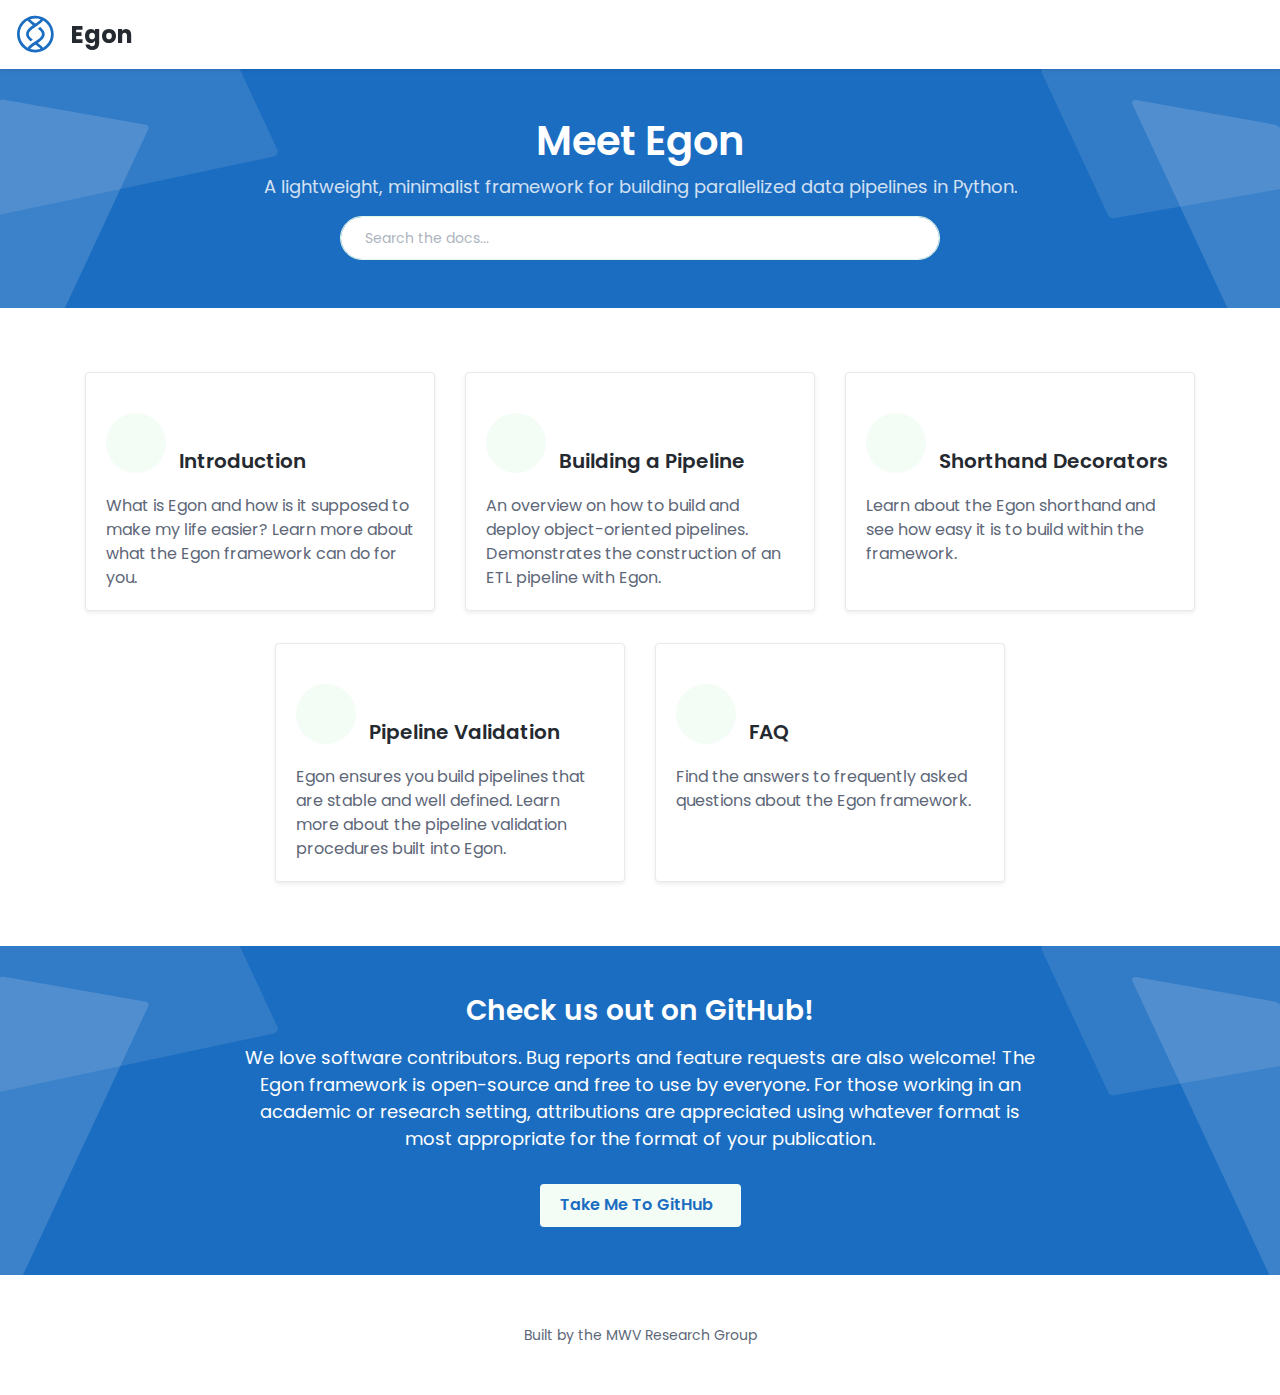
==== commit fa9d5cfe: "Removes copyright line" ====
--- a/docs/index.html
+++ b/docs/index.html
@@ -31,7 +31,7 @@
                 <div class="docs-logo-wrapper">
                     <div class="site-logo">
                         <a class="navbar-brand" href="index.html">
-                            <img class="logo-icon mr-2" src="assets/images/logo.svg" alt="Egon">
+                            <img class="logo-icon mr-2" src="assets/images/logo.svg" alt="">
                             <span class="logo-text">Egon</span>
                         </a>
                     </div>
@@ -178,13 +178,7 @@
     <footer class="footer">
 
         <div class="footer-bottom text-center py-5">
-
-            <!--/* This template is free as long as you keep the footer attribution link. If you'd like to use the template without the attribution link, you can buy the commercial license via our website: themes.3rdwavemedia.com Thank you for your support. :) */-->
-            <small class="copyright">Designed with <i class="fas fa-heart" style="color: #fb866a;"></i> by <a
-                    class="theme-link" href="http://themes.3rdwavemedia.com" target="_blank">Xiaoying Riley</a> for
-                developers</small>
-
-
+            <small class="copyright">Built by the MWV Research Group</small>
         </div>
 
     </footer>
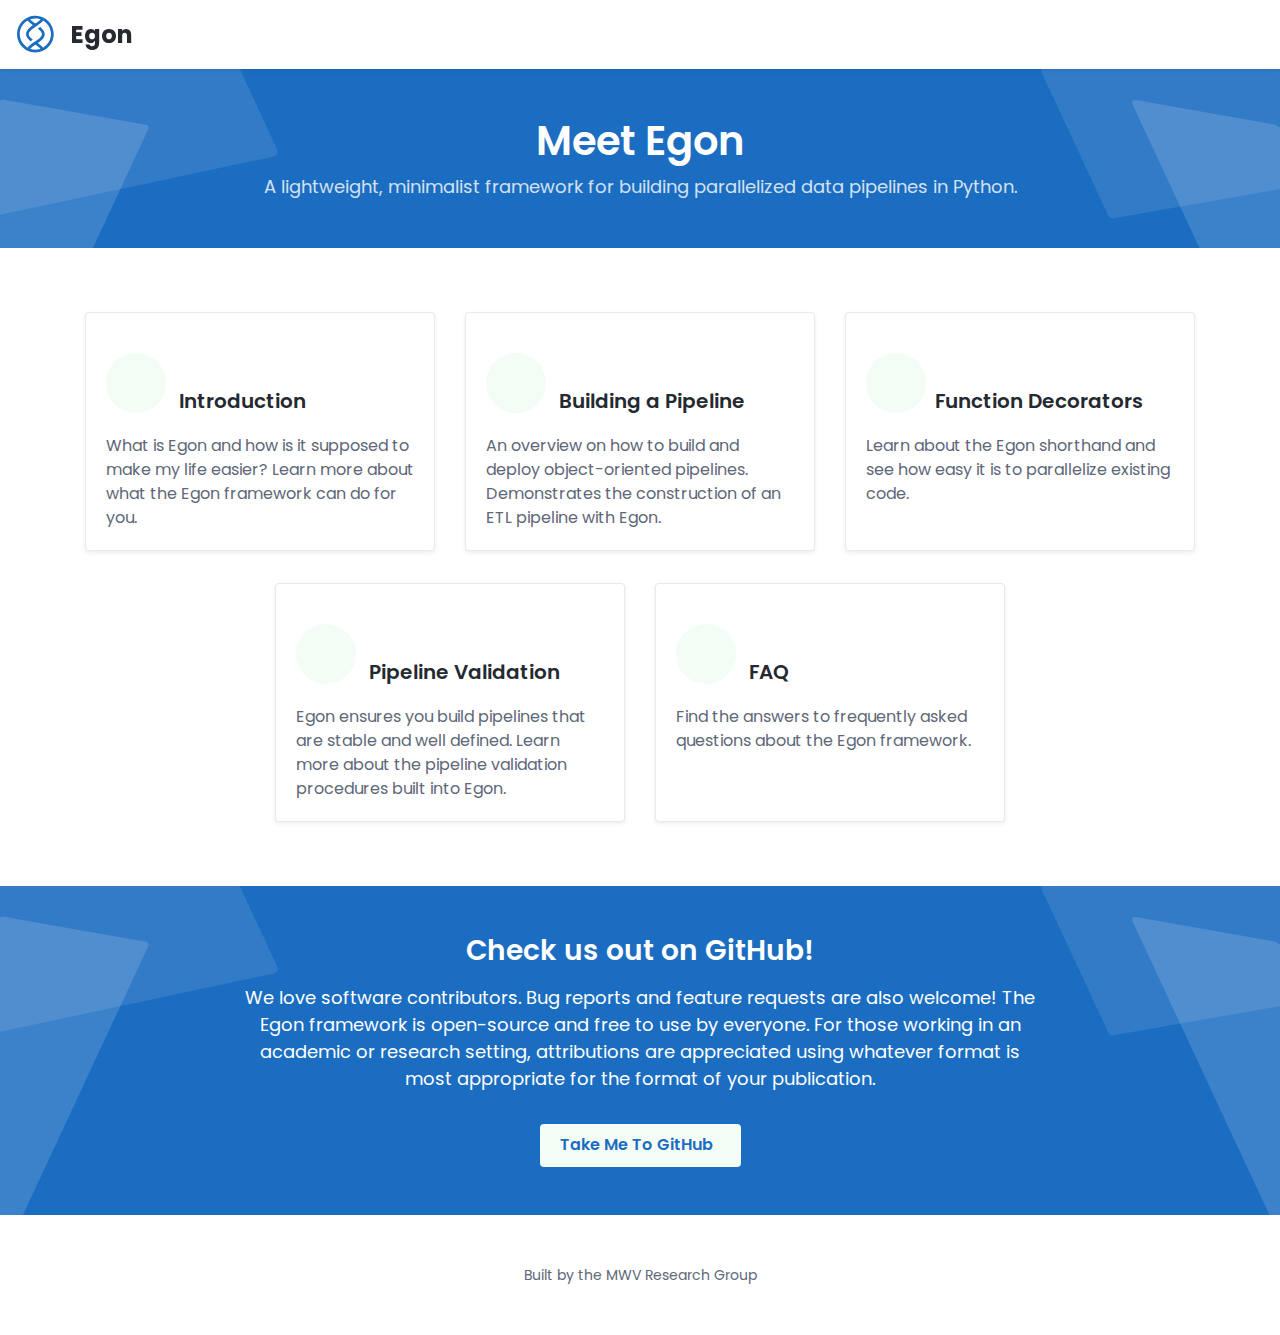
==== commit cfa057b8: "Adjusts section title sizes and names to avoid line spillover" ====
--- a/docs/index.html
+++ b/docs/index.html
@@ -46,15 +46,10 @@
         <div class="theme-bg-shapes-left"></div>
         <div class="container">
             <h1 class="page-heading single-col-max mx-auto">Meet Egon</h1>
-            <div class="page-intro single-col-max mx-auto">
+            <div class="page-intro ">
                 A lightweight, minimalist framework for building parallelized data pipelines in Python.
             </div>
-            <div class="main-search-box pt-3 d-block mx-auto">
-                <form class="search-form w-100">
-                    <input type="text" placeholder="Search the docs..." name="search" class="form-control search-input">
-                    <button type="submit" class="btn search-btn" value="Search"><i class="fas fa-search"></i></button>
-                </form>
-            </div>
+
         </div>
     </div><!--//page-header-->
 
@@ -104,13 +99,13 @@
                         <div class="card shadow-sm">
                             <div class="card-body">
                                 <h5 class="card-title mb-3">
-								    <span class="theme-icon-holder card-icon-holder mr-2">
+								    <span class="theme-icon-holder card-icon-holder mr-1">
 								        <i class="fas fa-at fa-fw"></i>
 							        </span><!--//card-icon-holder-->
-                                    <span class="card-title-text">Shorthand Decorators</span>
+                                    <span class="card-title-text">Function Decorators</span>
                                 </h5>
                                 <div class="card-text">
-                                    Learn about the Egon shorthand and see how easy it is to build within the framework.
+                                    Learn about the Egon shorthand and see how easy it is to parallelize existing code.
                                 </div>
                                 <a class="card-link-mask" href="docs-page.html#section-shorthand-decorators"></a>
                             </div><!--//card-body-->
@@ -176,11 +171,9 @@
 
 
     <footer class="footer">
-
         <div class="footer-bottom text-center py-5">
             <small class="copyright">Built by the MWV Research Group</small>
         </div>
-
     </footer>
 
     <!-- Javascript -->
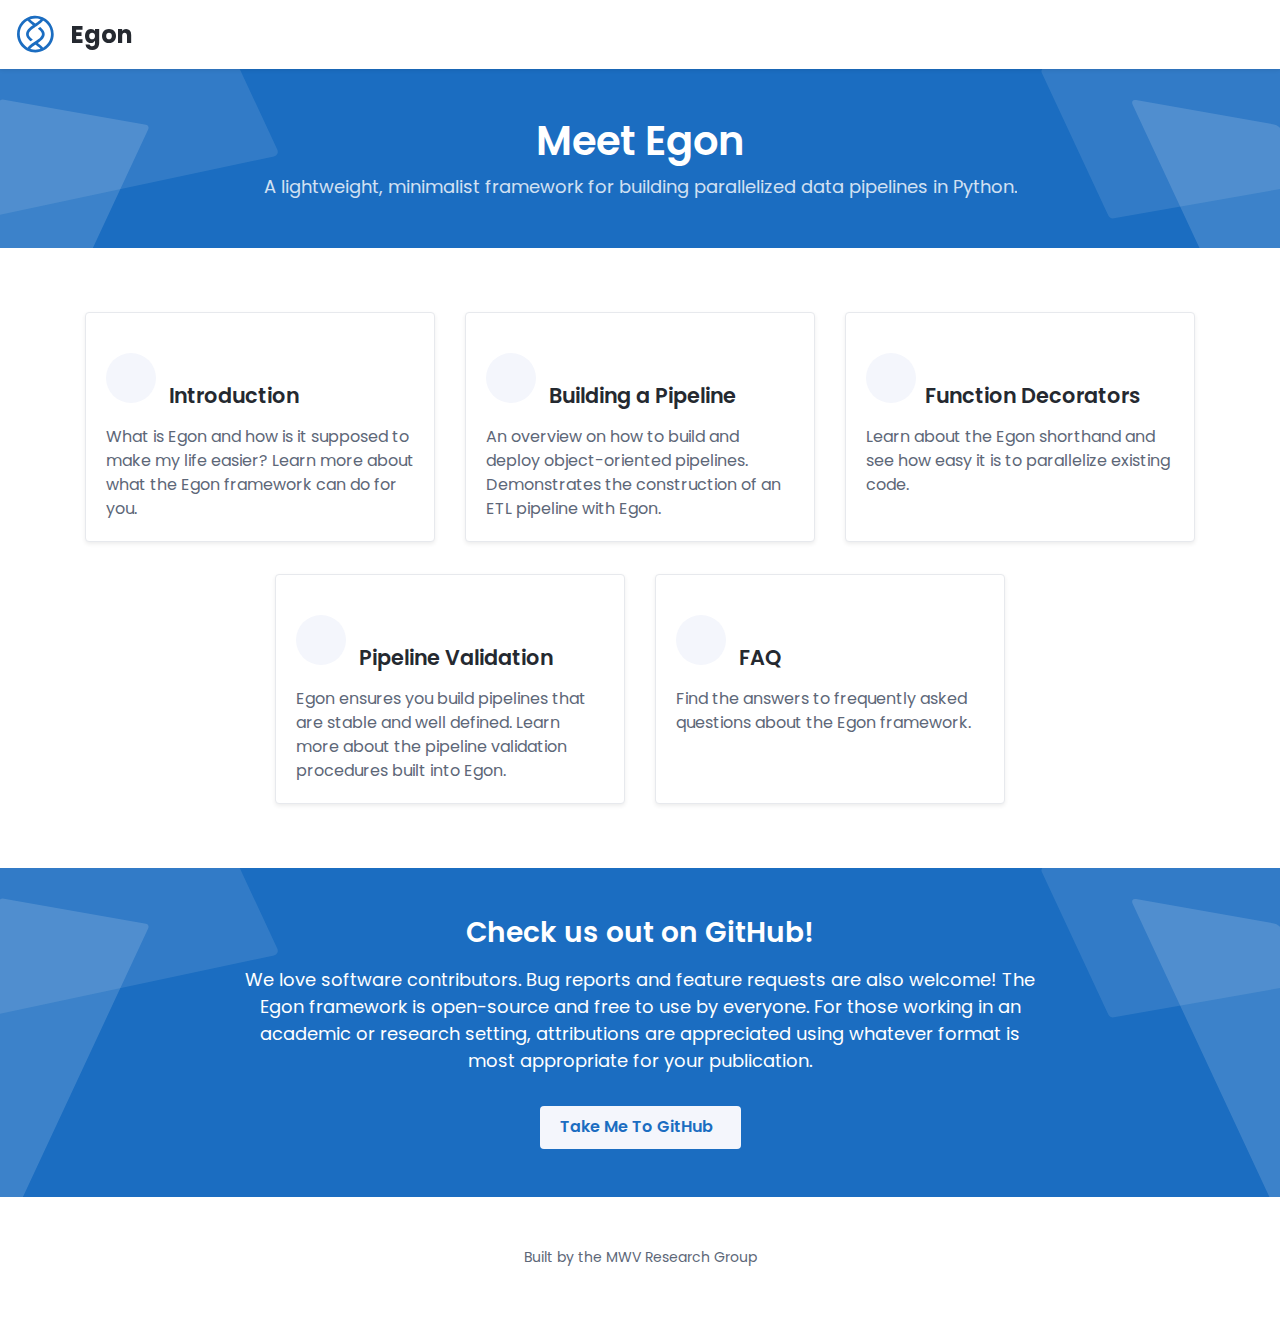
==== commit 6ac37ec6: "Fixes broken link on index page" ====
--- a/docs/index.html
+++ b/docs/index.html
@@ -107,7 +107,7 @@
                                 <div class="card-text">
                                     Learn about the Egon shorthand and see how easy it is to parallelize existing code.
                                 </div>
-                                <a class="card-link-mask" href="docs-page.html#section-shorthand-decorators"></a>
+                                <a class="card-link-mask" href="docs-page.html#section-function-decorators"></a>
                             </div><!--//card-body-->
                         </div><!--//card-->
                     </div><!--//col-->
@@ -161,7 +161,7 @@
                 We love software contributors.
                 Bug reports and feature requests are also welcome!
                 The Egon framework is open-source and free to use by everyone.
-                For those working in an academic or research setting, attributions are appreciated using whatever format is most appropriate for the format of your publication.
+                For those working in an academic or research setting, attributions are appreciated using whatever format is most appropriate for your publication.
             </div>
             <div class="pt-3 text-center">
                 <a class="btn btn-light" href="https://github.com/djperrefort/Egon">Take Me To GitHub<i class="fas fa-arrow-alt-circle-right ml-2"></i></a>
--- a/docs/assets/css/theme.css
+++ b/docs/assets/css/theme.css
@@ -7836,7 +7836,7 @@
   padding-top: 20px; }
 
 code {
-  background: #f4fcf6;
+  background: #f4f6fc;
   color: #252930;
   padding: 0.25rem 0.375rem;
   border-radius: 0.25rem; }
@@ -7857,19 +7857,19 @@
   border-color: #515a6a; }
 
 .popover {
-  border-color: #e0f7e6; }
+  border-color: #e0e6f7; }
 
 .bs-popover-left > .arrow::before, .bs-popover-auto[x-placement^="left"] > .arrow::before, .bs-popover-auto[x-placement^="left"] > .arrow::before {
-  border-left-color: #e0f7e6; }
+  border-left-color: #e0e6f7; }
 
 .bs-popover-right > .arrow::before, .bs-popover-auto[x-placement^="right"] > .arrow::before, .bs-popover-auto[x-placement^="right"] > .arrow::before {
-  border-right-color: #e0f7e6; }
+  border-right-color: #e0e6f7; }
 
 .bs-popover-top > .arrow::before, .bs-popover-auto[x-placement^="top"] > .arrow::before, .bs-popover-auto[x-placement^="top"] > .arrow::before {
-  border-top-color: #e0f7e6; }
+  border-top-color: #e0e6f7; }
 
 .bs-popover-bottom > .arrow::before, .bs-popover-auto[x-placement^="bottom"] > .arrow::before, .bs-popover-auto[x-placement^="bottom"] > .arrow::before {
-  border-bottom-color: #e0f7e6; }
+  border-bottom-color: #e0e6f7; }
 
 a.theme-link {
   color: #252930;
@@ -7904,24 +7904,24 @@
   color: #fff; }
 
 .btn-light {
-  background: #f4fcf6;
+  background: #f4f6fc;
   color: #1b6dc1; }
   .btn-light:hover {
-    background: #f4fcf6;
+    background: #f4f6fc;
     color: #1b6dc1; }
 
 .form-control {
   padding-top: 0.875rem;
   padding-bottom: 0.875rem;
   height: 2.75rem;
-  border-color: #e0f7e6; }
+  border-color: #e0e6f7; }
   .form-control:focus {
     box-shadow: 0 5px 15px 0 rgba(0, 0, 0, 0.15);
     outline: none; }
 
 .theme-icon-holder {
   display: inline-block;
-  background: #f4fcf6;
+  background: #f4f6fc;
   color: #1b6dc1;
   width: 32px;
   height: 32px;
@@ -7933,7 +7933,7 @@
     color: #1b6dc1; }
 
 .theme-bg-light {
-  background: #f4fcf6; }
+  background: #f4f6fc; }
 
 .theme-bg-dark {
   background: #1b6dc1; }
@@ -8063,7 +8063,7 @@
 
 .social-list li {
   font-size: 1.125rem;
-  background: #f4fcf6;
+  background: #f4f6fc;
   width: 32px;
   height: 32px;
   text-align: center;
@@ -8104,19 +8104,19 @@
     -webkit-box-shadow: 0 0.5rem 1rem rgba(0, 0, 0, 0.15) !important;
     -moz-box-shadow: 0 0.5rem 1rem rgba(0, 0, 0, 0.15) !important;
     box-shadow: 0 0.5rem 1rem rgba(0, 0, 0, 0.15) !important;
-    background: #f4fcf6; }
+    background: #f4f6fc; }
     .docs-overview .card:hover .card-icon-holder {
       background: #fff; }
 .docs-overview .card-icon-holder {
-  width: 60px;
-  height: 60px;
+  width: 50px;
+  height: 50px;
   font-size: 1.5rem;
-  padding-top: 1rem;
+  padding-top: .55rem;
   display: inline-block; }
 .docs-overview .card-title-text {
   display: inline-block;
   position: relative;
-  top: -0.3rem; }
+  font-size: 1.3rem; }
 .docs-overview .card-link-mask {
   position: absolute;
   width: 100%;
@@ -8272,7 +8272,7 @@
         color: #fff;
         background: #1b6dc1; }
     .docs-nav .nav-link:before {
-      background-color: #f4fcf6;
+      background-color: #f4f6fc;
       content: ' ';
       display: inline-block;
       height: inherit;
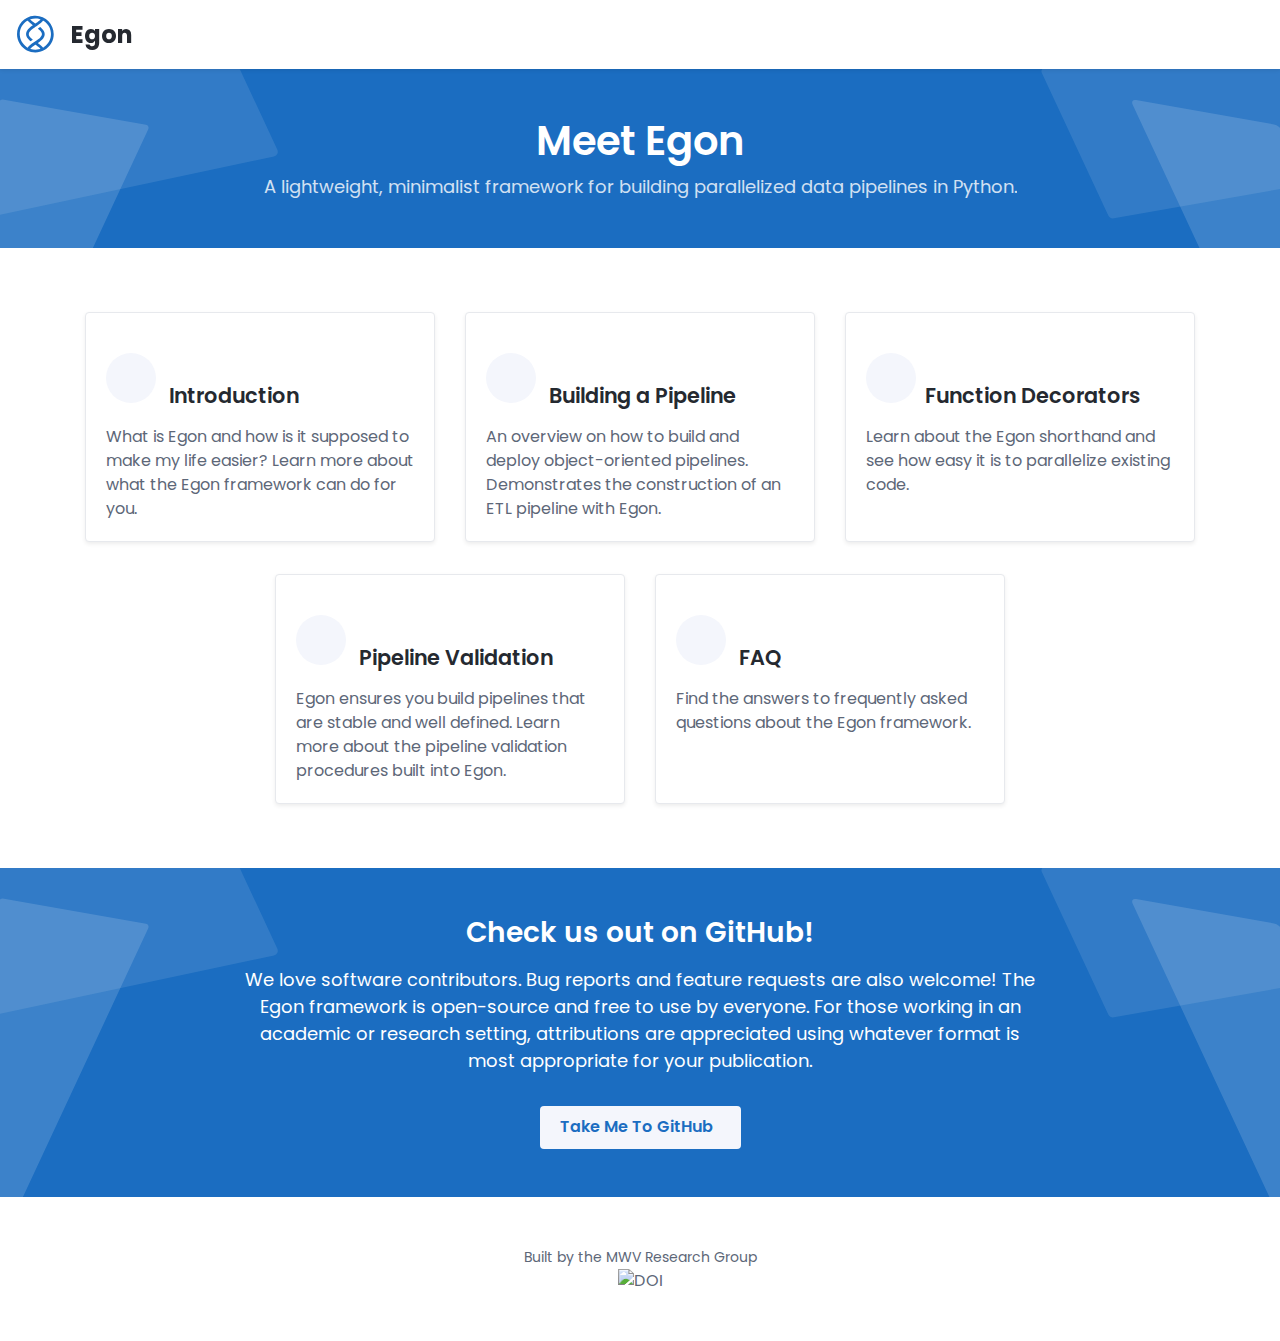
==== commit e289682c: "Adds DOI to footer" ====
--- a/docs/index.html
+++ b/docs/index.html
@@ -173,6 +173,8 @@
     <footer class="footer">
         <div class="footer-bottom text-center py-5">
             <small class="copyright">Built by the MWV Research Group</small>
+            <br>
+            <img src="https://zenodo.org/badge/323648779.svg" alt="DOI" style="all: unset;">
         </div>
     </footer>
 
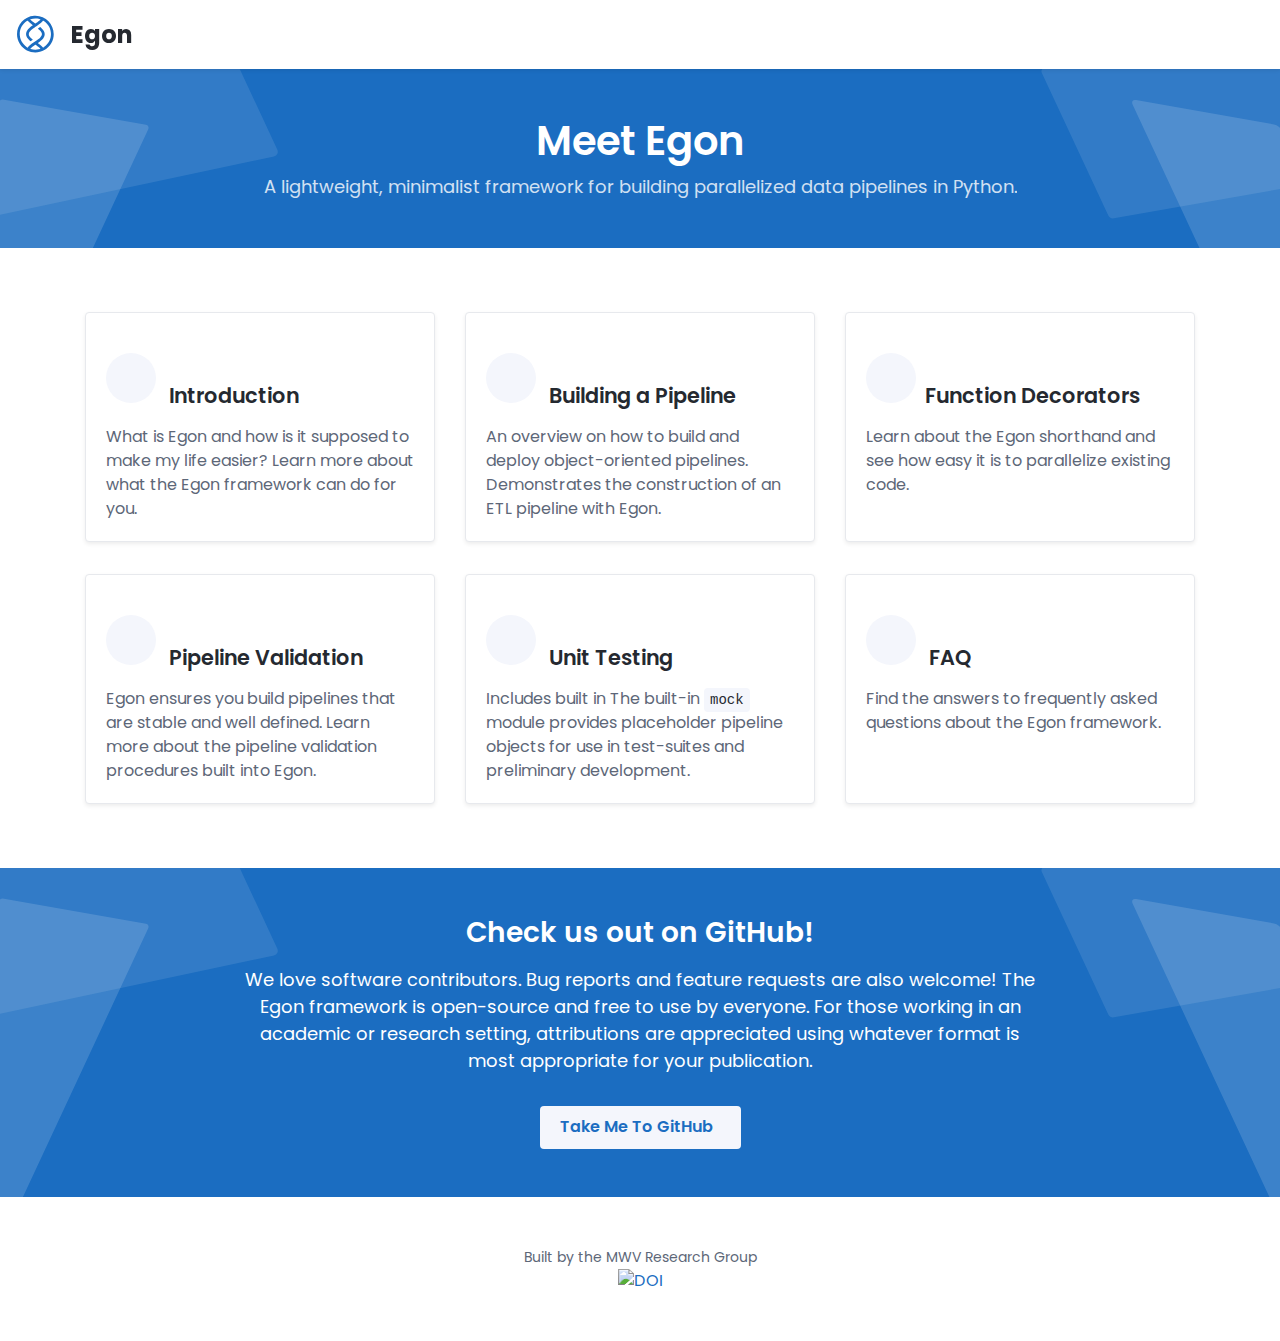
==== commit ef4b1b5f: "Outlines mock documentation section" ====
--- a/docs/index.html
+++ b/docs/index.html
@@ -126,6 +126,23 @@
                                     Learn more about the pipeline validation procedures built into Egon.
                                 </div>
                                 <a class="card-link-mask" href="docs-page.html#section-validation"></a>
+                            </div><!--//card-body-->
+                        </div><!--//card-->
+                    </div><!--//col-->
+
+                    <div class="col-12 col-lg-4 py-3">
+                        <div class="card shadow-sm">
+                            <div class="card-body">
+                                <h5 class="card-title mb-3">
+								    <span class="theme-icon-holder card-icon-holder mr-2">
+								        <i class="fas fa-tasks"></i>
+							        </span><!--//card-icon-holder-->
+                                    <span class="card-title-text">Unit Testing</span>
+                                </h5>
+                                <div class="card-text">
+                                    Includes built in The built-in <code>mock</code> module provides placeholder pipeline objects for use in test-suites and preliminary development.
+                                </div>
+                                <a class="card-link-mask" href="docs-page.html#section-mock-items"></a>
                             </div><!--//card-body-->
                         </div><!--//card-->
                     </div><!--//col-->
@@ -174,7 +191,7 @@
         <div class="footer-bottom text-center py-5">
             <small class="copyright">Built by the MWV Research Group</small>
             <br>
-            <img src="https://zenodo.org/badge/323648779.svg" alt="DOI" style="all: unset;">
+            <a href="https://doi.org/10.5281/zenodo.4396074"><img src="https://zenodo.org/badge/DOI/10.5281/zenodo.4396074.svg" alt="DOI" style="all: unset;"></a>
         </div>
     </footer>
 
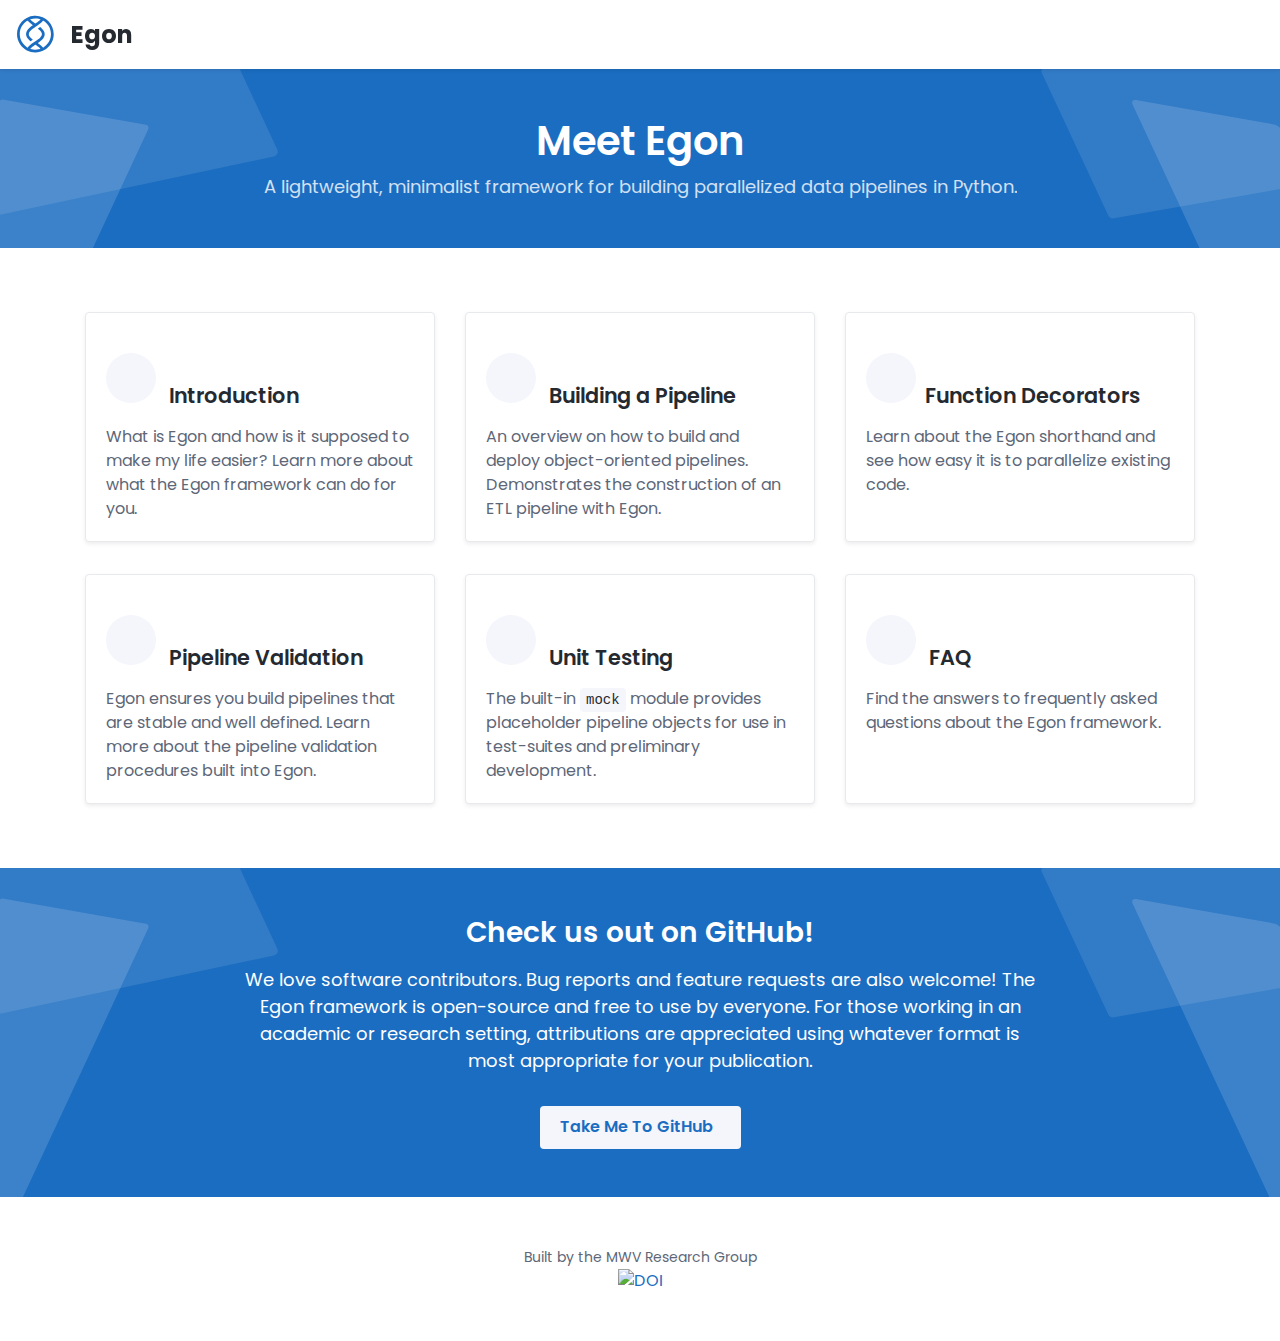
==== commit 314e045e: "Minor grammatical fix" ====
--- a/docs/index.html
+++ b/docs/index.html
@@ -140,9 +140,9 @@
                                     <span class="card-title-text">Unit Testing</span>
                                 </h5>
                                 <div class="card-text">
-                                    Includes built in The built-in <code>mock</code> module provides placeholder pipeline objects for use in test-suites and preliminary development.
-                                </div>
-                                <a class="card-link-mask" href="docs-page.html#section-mock-items"></a>
+                                    The built-in <code>mock</code> module provides placeholder pipeline objects for use in test-suites and preliminary development.
+                                </div>
+                                <a class="card-link-mask" href="docs-page.html#section-mock"></a>
                             </div><!--//card-body-->
                         </div><!--//card-->
                     </div><!--//col-->
